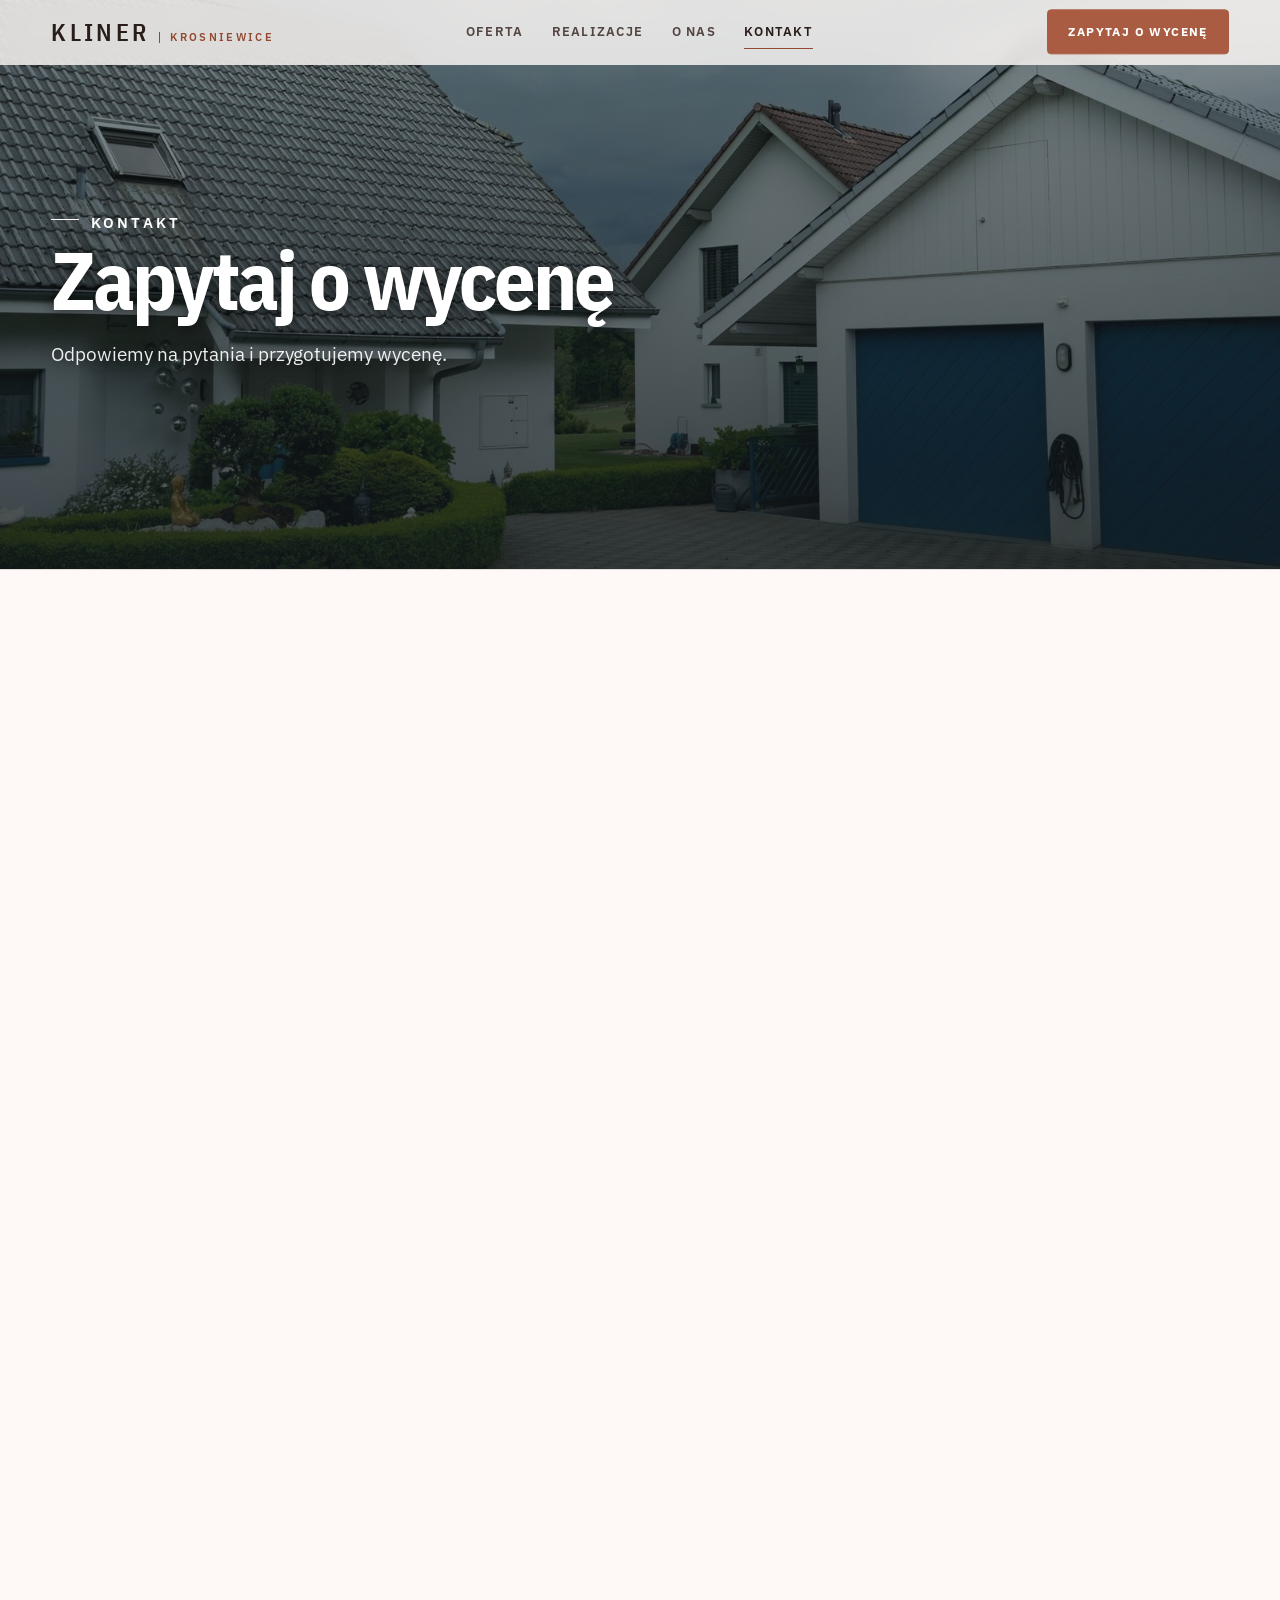
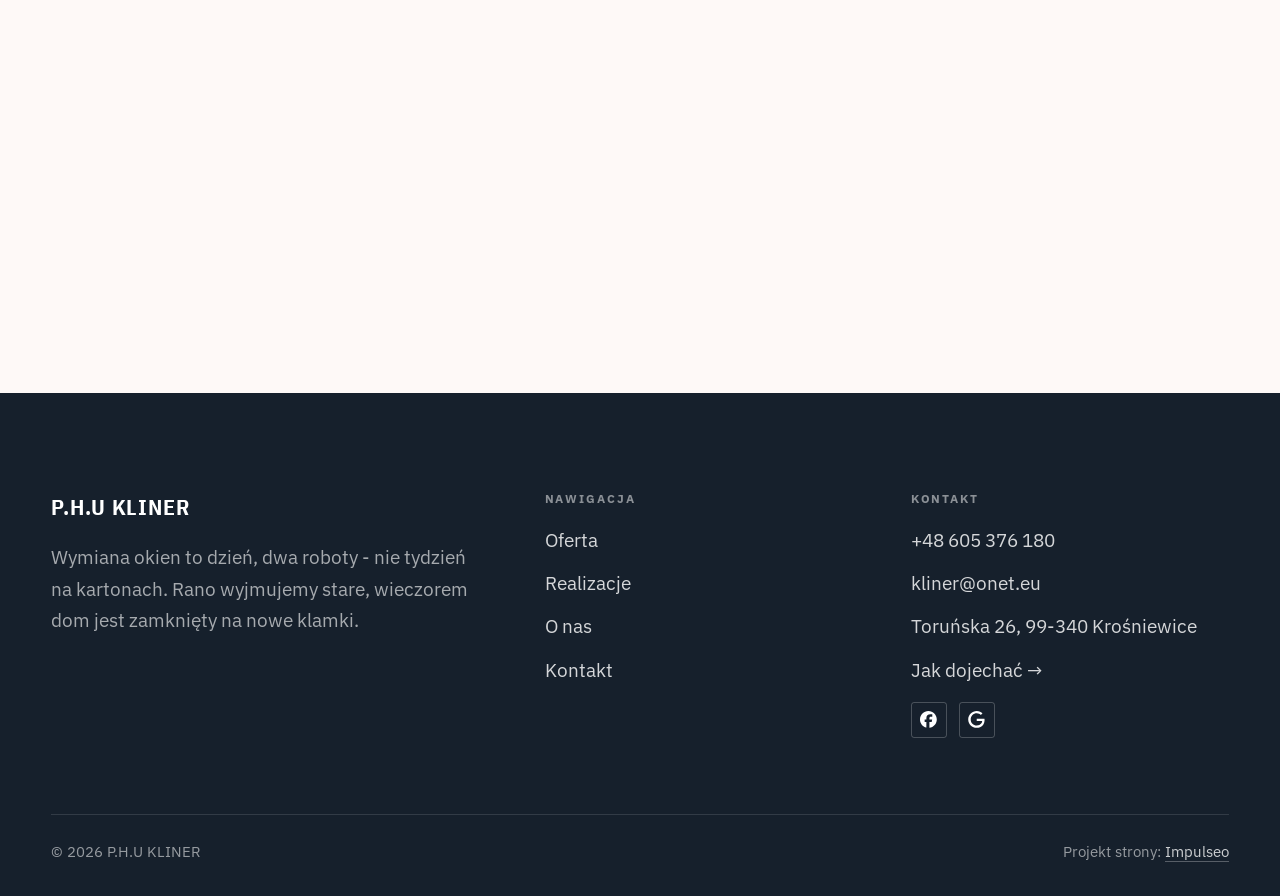
==== kontakt.html @ ed412c78 "Strona demo: p-h-u-kliner" ====
<!DOCTYPE html>
<html lang="pl">
<head>
<meta charset="UTF-8">
<meta name="viewport" content="width=device-width, initial-scale=1.0">
<title>Kontakt - KLINER</title>
<meta name="description" content="Kontakt KLINER - Toruńska 26, 99-340 Krośniewice">
<link rel="canonical" href="https://impulseo-pl.github.io/p-h-u-kliner/kontakt.html">
<meta name="robots" content="noindex, nofollow">
<meta property="og:type" content="website">
<meta property="og:locale" content="pl_PL">
<meta property="og:site_name" content="KLINER">
<meta property="og:title" content="Kontakt - KLINER">
<meta property="og:description" content="Kontakt KLINER - Toruńska 26, 99-340 Krośniewice">
<meta property="og:url" content="https://impulseo-pl.github.io/p-h-u-kliner/kontakt.html">
<meta property="og:image" content="https://impulseo-pl.github.io/p-h-u-kliner/img/og.jpg">
<meta property="og:image:width" content="1200">
<meta property="og:image:height" content="630">
<meta name="twitter:card" content="summary_large_image">
<link rel="preconnect" href="https://fonts.googleapis.com">
<link rel="preconnect" href="https://fonts.gstatic.com" crossorigin>
<link href="https://fonts.googleapis.com/css2?family=IBM+Plex+Sans+Condensed:wght@500;600;700&family=IBM+Plex+Sans:wght@400;500;600&display=swap" rel="stylesheet">
<link rel="stylesheet" href="assets/styles.css?v=ff910031">
</head>
<body>

<header class="nav">
  <div class="wrap nav-inner">
    <a class="brand" href="index.html"><span class="name">KLINER</span><span class="sub">Krośniewice</span></a>
    <nav class="nav-links">
      <a href="oferta.html">Oferta</a>
      <a href="realizacje.html">Realizacje</a>
      <a href="o-nas.html">O nas</a>
      <a href="kontakt.html" class="active" aria-current="page">Kontakt</a>
      <a href="kontakt.html" class="btn btn-accent">Zapytaj o wycenę</a>
    </nav>
    <button class="nav-toggle" aria-label="Menu"><span></span><span></span><span></span></button>
  </div>
</header>

<main>
<section class="pagehead">
  <img src="img/g10.jpg" alt="KLINER - Zapytaj o wycenę" width="1600" height="1066" decoding="async">
  <div class="wrap">
    <span class="eyebrow">Kontakt</span>
    <h1>Zapytaj o wycenę</h1>
    <p>Odpowiemy na pytania i przygotujemy wycenę.</p>
  </div>
</section>
<section>
  <div class="wrap contact-grid">
    <div class="reveal">
      <span class="eyebrow">Dane kontaktowe</span>
      <h2 style="margin:var(--space-4) 0 var(--space-6)">KLINER</h2>
      <div class="info-list">
        <div class="info-row"><div class="ic"><svg class="ico-tel" width="16" height="16" viewBox="0 0 24 24" fill="none" aria-hidden="true"><path d="M6.6 10.8a15.5 15.5 0 0 0 6.6 6.6l2.2-2.2a1 1 0 0 1 1-.24 11.4 11.4 0 0 0 3.6.58 1 1 0 0 1 1 1V20a1 1 0 0 1-1 1A17 17 0 0 1 3 4a1 1 0 0 1 1-1h3.5a1 1 0 0 1 1 1c0 1.25.2 2.46.58 3.6a1 1 0 0 1-.25 1l-2.23 2.2Z" fill="currentColor"/></svg></div><div><div class="lbl">Telefon</div><a class="val" href="tel:+48605376180">+48 605 376 180</a></div></div>
        <div class="info-row"><div class="ic"><svg class="ico-mail" width="16" height="16" viewBox="0 0 24 24" fill="none" aria-hidden="true"><rect x="3.2" y="5.5" width="17.6" height="13" rx="1.6" stroke="currentColor" stroke-width="1.6"/><path d="M4 7l8 6 8-6" stroke="currentColor" stroke-width="1.6" stroke-linecap="round" stroke-linejoin="round"/></svg></div><div><div class="lbl">E-mail</div><a class="val" href="mailto:kliner@onet.eu">kliner@onet.eu</a></div></div>
        <div class="info-row"><div class="ic"><svg class="ico-pin" width="16" height="16" viewBox="0 0 24 24" fill="none" aria-hidden="true"><path d="M12 21s7-6.1 7-11.5A7 7 0 0 0 5 9.5C5 14.9 12 21 12 21Z" stroke="currentColor" stroke-width="1.6" fill="none"/><circle cx="12" cy="9.5" r="2.4" fill="currentColor"/></svg></div><div><div class="lbl">Punkt w Krośniewicach</div><div class="val">Toruńska 26, 99-340 Krośniewice<br>tel. <a href="tel:+48242523423">24 252 34 23</a></div></div></div>
        <div class="info-row"><div class="ic"><svg class="ico-pin" width="16" height="16" viewBox="0 0 24 24" fill="none" aria-hidden="true"><path d="M12 21s7-6.1 7-11.5A7 7 0 0 0 5 9.5C5 14.9 12 21 12 21Z" stroke="currentColor" stroke-width="1.6" fill="none"/><circle cx="12" cy="9.5" r="2.4" fill="currentColor"/></svg></div><div><div class="lbl">Punkt w Kutnie</div><div class="val">plac Piłsudskiego 10, 99-300 Kutno<br>tel. <a href="tel:+48242546942">24 254 69 42</a></div></div></div>
        <div class="info-row"><div class="ic"><svg class="ico-clock" width="16" height="16" viewBox="0 0 24 24" fill="none" aria-hidden="true"><circle cx="12" cy="12" r="8.2" stroke="currentColor" stroke-width="1.6"/><path d="M12 7.5V12l3.2 1.9" stroke="currentColor" stroke-width="1.6" stroke-linecap="round"/></svg></div><div><div class="lbl">Godziny</div><div class="val" style="font-weight:500">Pon.-pt. 9:00-17:00</div></div></div>
      </div>
    </div>
    <div class="reveal">
      <form class="form" action="https://formsubmit.co/kliner@onet.eu" method="POST">
        <input type="hidden" name="_subject" value="Zapytanie ze strony KLINER">
        <input type="hidden" name="_captcha" value="false">
        <input type="hidden" name="_template" value="table">
        <div class="fld"><label for="name">Imię / firma</label><input id="name" name="name" type="text" placeholder="np. Jan Kowalski" required></div>
        <div class="fld"><label for="email">E-mail</label><input id="email" name="email" type="email" placeholder="adres@email.pl" required></div>
        <div class="fld"><label for="phone">Telefon</label><input id="phone" name="phone" type="tel" placeholder="+48 ..."></div>
        <div class="fld"><label for="msg">Czego dotyczy zapytanie?</label><textarea id="msg" name="message" placeholder="Napisz krótko, w czym możemy pomóc" required></textarea></div>
        <button type="submit" class="btn btn-accent" style="width:100%;justify-content:center">Wyślij zapytanie <span class="arr">→</span></button>
        <p class="note">Wiadomość trafi bezpośrednio do nas. Można też zadzwonić: +48 605 376 180.</p>
      </form>
    </div>
  </div>
</section>
<section style="padding-top:0">
  <div class="wrap reveal">
    <iframe class="map" title="KLINER - Krośniewice" src="https://maps.google.com/maps?q=52.2622535%2C19.1686688&z=15&output=embed" loading="lazy" referrerpolicy="no-referrer-when-downgrade"></iframe>
  </div>
</section>
</main>

<footer>
  <div class="wrap">
    <div class="foot-grid">
      <div class="foot-brand">
        <div class="name">P.H.U KLINER</div>
        <p>Wymiana okien to dzień, dwa roboty - nie tydzień na kartonach. Rano wyjmujemy stare, wieczorem dom jest zamknięty na nowe klamki.</p>
      </div>
      <div class="foot-col">
        <h4>Nawigacja</h4>
        <a href="oferta.html">Oferta</a>
        <a href="realizacje.html">Realizacje</a>
        <a href="o-nas.html">O nas</a>
        <a href="kontakt.html">Kontakt</a>
      </div>
      <div class="foot-col">
        <h4>Kontakt</h4>
        <a href="tel:+48605376180">+48 605 376 180</a>
        <a href="mailto:kliner@onet.eu">kliner@onet.eu</a>
        <p>Toruńska 26, 99-340 Krośniewice</p>
        <a href="https://maps.google.com/?cid=13268947815276422806&g_mp=Cidnb29nbGUubWFwcy5wbGFjZXMudjEuUGxhY2VzLlNlYXJjaFRleHQQAhgEIAA" target="_blank" rel="noopener">Jak dojechać →</a>
      <div class="foot-soc">
        <a class="soc" href="https://www.facebook.com/PHUKLINER/" target="_blank" rel="noopener" aria-label="Facebook - KLINER"><svg viewBox="0 0 24 24" aria-hidden="true" focusable="false"><path d="M9.101 23.691v-7.98H6.627v-3.667h2.474v-1.58c0-4.085 1.848-5.978 5.858-5.978.401 0 .955.042 1.468.103a8.68 8.68 0 0 1 1.141.195v3.325a8.623 8.623 0 0 0-.653-.036 26.805 26.805 0 0 0-.733-.009c-.707 0-1.259.096-1.675.309a1.686 1.686 0 0 0-.679.622c-.258.42-.374.995-.374 1.752v1.297h3.919l-.386 2.103-.287 1.564h-3.246v8.245C19.396 23.238 24 18.179 24 12.044c0-6.627-5.373-12-12-12s-12 5.373-12 12c0 5.628 3.874 10.35 9.101 11.647Z" fill="currentColor"/></svg></a>
        <a class="soc" href="https://maps.google.com/?cid=13268947815276422806&g_mp=Cidnb29nbGUubWFwcy5wbGFjZXMudjEuUGxhY2VzLlNlYXJjaFRleHQQAhgEIAA" target="_blank" rel="noopener" aria-label="Google - KLINER"><svg viewBox="0 0 24 24" aria-hidden="true" focusable="false"><path d="M12.48 10.92v3.28h7.84c-.24 1.84-.853 3.187-1.787 4.133-1.147 1.147-2.933 2.4-6.053 2.4-4.827 0-8.6-3.893-8.6-8.72s3.773-8.72 8.6-8.72c2.6 0 4.507 1.027 5.907 2.347l2.307-2.307C18.747 1.44 16.133 0 12.48 0 5.867 0 .307 5.387.307 12s5.56 12 12.173 12c3.573 0 6.267-1.173 8.373-3.36 2.16-2.16 2.84-5.213 2.84-7.667 0-.76-.053-1.467-.173-2.053H12.48z" fill="currentColor"/></svg></a>
      </div>
      </div>
    </div>
    <div class="foot-bot">
      <span>© 2026 P.H.U KLINER</span>
      <span>Projekt strony: <a class="foot-credit" href="https://impulseo.pl" target="_blank" rel="noopener">Impulseo</a></span>
    </div>
  </div>
</footer>
<div class="sticky-reserve"><a class="sr-book" href="kontakt.html">Zapytaj o wycenę</a><a class="sr-call" href="tel:+48605376180" aria-label="Zadzwoń"><svg class="ico-tel" width="16" height="16" viewBox="0 0 24 24" fill="none" aria-hidden="true"><path d="M6.6 10.8a15.5 15.5 0 0 0 6.6 6.6l2.2-2.2a1 1 0 0 1 1-.24 11.4 11.4 0 0 0 3.6.58 1 1 0 0 1 1 1V20a1 1 0 0 1-1 1A17 17 0 0 1 3 4a1 1 0 0 1 1-1h3.5a1 1 0 0 1 1 1c0 1.25.2 2.46.58 3.6a1 1 0 0 1-.25 1l-2.23 2.2Z" fill="currentColor"/></svg></a></div>
<div class="demo-wazne" data-do="2026-10-07" data-cykl="3" hidden><svg class="dw-ico" width="13" height="13" viewBox="0 0 24 24" fill="none" aria-hidden="true"><circle cx="12" cy="12" r="8.6" stroke="currentColor" stroke-width="1.8"/><path d="M12 7.2V12l3.3 2" stroke="currentColor" stroke-width="1.8" stroke-linecap="round"/></svg><span class="dw-txt"></span></div>

<script src="assets/main.js"></script>
</body>
</html>
---- assets/styles.css ----
/* ============================================================
   STOLBASZ — premium, architektoniczny B2B fit-out
   Jasna paleta, zero brązu. System wg premium-web-craft.
   Projekt strony: Impulseo (impulseo.pl)
   ============================================================ */

:root{
  /* PALETA — jasna, architektoniczna, chłodna */
  --paper:#F4F7FA;          /* główne tło */
  --paper-2:#E7EDF3;        /* sekcje alternatywne (chłodny jasny szary) */
  --paper-3:#E7EDF3;        /* delikatne wypełnienia */
  --ink:#16202C;            /* tekst główny — chłodny grafit */
  --ink-soft:#3A4654;       /* nagłówki drugorzędne */
  --muted:#5C6672;          /* tekst poboczny */
  --line:rgba(22,32,44,.12);/* hairline */
  --accent:#235E96;         /* stonowany petrol-slate — jedyny akcent */
  --accent-d:#1A4A78;
  --accent-soft:rgba(35,94,150,.10);
  --dark:#16202C;           /* sekcje ciemne (stopka/CTA) */

  /* HOVER ZDJĘĆ — JEDEN standard dla całego silnika (decyzja K. 04.08.2026, artefakt z wariantami).
     AKTUALNE (K.+Szymon 09.08.2026, wybór z artefaktu 6 wariantów): zoom 1.05 przy 1.4s -
     przy tak długim czasie mocniejszy kadr NIE skacze, tylko „oddycha". Poprzedni standard
     (1.02 / .55s z 04.08) odbierany jako dynamiczny i szybki.
     Spoczynek lekko przygaszony, ale TYLKO tam, gdzie jest mysz (@media hover:hover) —
     na telefonie zdjęcia zostają w pełnej jasności. */
  --img-zoom:1.05;                   /* K.+Szymon 09.08: wariant F z artefaktu porównawczego */
  --img-rest:brightness(.95) saturate(.99);
  --img-hot:brightness(1.06) saturate(1.05);
  --img-dur:1.4s;                    /* K.+Szymon 09.08 (wariant F): powoli = elegancko */
  --img-ease:cubic-bezier(.16,.84,.44,1);  /* miękki ogon, efekt „oddychania" */

  /* ODSTĘPY — skala 4/8 */
  --space-1:4px; --space-2:8px; --space-3:12px; --space-4:16px; --space-5:24px;
  --space-6:32px; --space-7:48px; --space-8:64px; --space-9:96px; --space-10:128px;

  /* TYPOGRAFIA — fluid clamp() (skala podbita 16.07.2026: większe, czytelniejsze litery — uwaga Adama) */
  --text-sm:clamp(.9rem,.87rem + .12vw,1rem);
  --text-base:clamp(1.08rem,1.04rem + .18vw,1.2rem);
  --text-lg:clamp(1.24rem,1.15rem + .34vw,1.44rem);
  --text-h3:clamp(1.34rem,1.22rem + .55vw,1.66rem);
  --text-h2:clamp(2.1rem,1.66rem + 2.1vw,3.1rem);
  --text-h1:clamp(2.9rem,2.1rem + 4vw,5.1rem);

  /* PROMIENIE — architektoniczne, raczej ostre */
  --r-sm:3px; --r-md:6px; --r-lg:10px;

  /* RUCH */
  --ease:cubic-bezier(.25,.46,.45,.94); --dur:.24s;

  /* CIENIE — miękkie, warstwowe */
  --sh-sm:0 1px 2px rgba(16,24,32,.04), 0 2px 8px rgba(16,24,32,.05);
  --sh-md:0 2px 6px rgba(16,24,32,.05), 0 12px 28px -8px rgba(16,24,32,.12);
  --sh-lg:0 6px 14px rgba(16,24,32,.07), 0 26px 56px -18px rgba(16,24,32,.22);

  --hairline:1px solid var(--line);

  --font-display:'IBM Plex Sans Condensed','IBM Plex Sans',sans-serif;
  --font-body:'IBM Plex Sans',sans-serif;
}

*{box-sizing:border-box;margin:0;padding:0}
html{scroll-behavior:smooth}
body{
  font-family:var(--font-body);
  font-size:var(--text-base);
  line-height:1.65;
  color:var(--ink);
  background:var(--paper);
  -webkit-font-smoothing:antialiased;
  text-rendering:optimizeLegibility;
}
img{max-width:100%;height:auto;display:block}  /* height:auto = width/height z atrybutów trzyma proporcje (TOP#12) */
a{color:inherit;text-decoration:none}

.wrap{width:min(92%,1180px);margin-inline:auto}
section{padding-block:clamp(52px,6.5vw,96px)}

h1,h2,h3{font-family:var(--font-display);font-weight:700;line-height:1.08;letter-spacing:-.02em;color:var(--ink)}
h1{font-size:var(--text-h1);letter-spacing:-.035em}
h2{font-size:var(--text-h2);letter-spacing:-.025em}
h3{font-size:var(--text-h3)}
/* MIARA — długość wiersza. WCAG 2.2 SC 1.4.8: max 80 znaków; Butterick: 45–90.
   68ch daje realnie 72–78 znaków polskiego tekstu, czyli z zapasem pod granicą.
   Wcześniej limit miał TYLKO <p> — <li>, <blockquote> i <dd> nie miały żadnego,
   i to jedyny powód, dla którego 23 bloki na dwóch oddanych stronach jadą po
   83–106 znaków w wierszu (pomiar 07.08.2026, bramka `miara`).
   ⚠️ Listy i definicje ograniczamy TYLKO bez klasy: `ul`/`ol` z klasą to u nas
   układ (siatki kafli, menu), a nie tekst ciągły — tam miarę wyznacza układ. */
/* 60ch, nie 68ch (K. 10.08): po zmianie fontów na węższe kroje (DM Sans i spółka)
   w 68ch mieściło się ~90 znaków - bramka pikselowa słusznie zgłaszała przekroczenie
   granicy 80. Pomiar na żywej przeglądarce: 60ch = 90 znaków, 53ch = ~78 znaków, czyli normę WCAG 1.4.8. */
:root{ --miara:53ch }
p{max-width:min(100%,var(--miara))}
blockquote,
ul:not([class])>li, ol:not([class])>li,
dl:not([class])>dd{max-width:min(100%,var(--miara))}

/* ⚠️ Świadomie BEZ wyjątku `.tile p,.card p,.svc p{max-width:none}`, choć nasuwa się sam:
   te akapity BYŁY już ograniczone (stare `p{max-width:65ch}`), więc „wyjątek" nie odblokowałby
   niczego nowego — tylko ROZLUŹNIŁ stan sprzed zmiany na wszystkich demach naraz.
   `figcaption` żadna z reguł wyżej nie dotyczy, więc też nie potrzebuje zwolnienia. */

/* ŁAMANIE. `balance` wyrównuje długości wierszy w nagłówku, `pretty` pilnuje ostatniego
   wiersza akapitu, żeby nie został w nim jeden wyraz. Obsługiwane od Chrome 117 /
   Safari 17.5; starsze przeglądarki po prostu ignorują tę własność.
   `text-wrap:pretty` nie występowało dotąd ANI RAZ w silniku ani w repo klientów. */
h1,h2,h3,.lead,.lede{text-wrap:balance}
p,li,blockquote,dd{text-wrap:pretty}

.eyebrow{
  font-family:var(--font-body);
  font-size:var(--text-sm);
  font-weight:600;
  letter-spacing:.18em;
  text-transform:uppercase;
  color:var(--accent);
  display:inline-flex;align-items:center;gap:var(--space-3);
}
/* flex:none + margin-top = kreska trzyma się PIERWSZEJ linii. Wcześniej align-items:center
   centrowało ją względem całego bloku i przy zawinięciu (długi kicker typu
   „…WNĘTRZ · LESZNO · OD 2019") druga linia lądowała z brzydkim wcięciem. */
.eyebrow{align-items:flex-start}
.eyebrow>*,.eyebrow{text-wrap:balance}   /* dlugi kicker lamal sie na sierote typu samo „2019" w drugiej linii */
.eyebrow::before{content:"";width:28px;height:1px;background:var(--accent);display:inline-block;flex:none;margin-top:.62em}

.muted{color:var(--muted)}
.lead{font-size:var(--text-lg);line-height:1.55;color:var(--ink-soft);max-width:50ch}

/* ---------- BUTTONS ---------- */
.btn{
  display:inline-flex;align-items:center;gap:var(--space-2);
  font-weight:600;font-size:var(--text-sm);letter-spacing:.02em;
  padding:var(--space-4) var(--space-6);
  border-radius:var(--r-sm);
  transition:transform var(--dur) var(--ease),box-shadow var(--dur) var(--ease),background var(--dur) var(--ease);
  cursor:pointer;border:1px solid transparent;
}
.btn-accent{background:var(--accent);color:#fff;box-shadow:var(--sh-sm)}
.btn-accent:hover{background:var(--accent-d);transform:translateY(-2px);box-shadow:var(--sh-md)}
.btn-accent:active{transform:translateY(0);box-shadow:var(--sh-sm)}
.btn-ghost{background:transparent;color:var(--ink);border-color:var(--line)}
.btn-ghost:hover{border-color:var(--accent);color:var(--accent);transform:translateY(-2px)}
.btn-light{background:#fff;color:var(--ink);box-shadow:var(--sh-sm)}
.btn-light:hover{transform:translateY(-2px);box-shadow:var(--sh-md)}
.btn .arr{transition:transform var(--dur) var(--ease)}
.btn:hover .arr{transform:translateX(4px)}

/* ---------- NAV ---------- */
.nav{
  position:sticky;top:0;z-index:50;
  background:color-mix(in srgb,var(--paper) 88%,transparent);
  backdrop-filter:saturate(140%) blur(10px);
  border-bottom:var(--hairline);
}
.nav-inner{display:flex;align-items:center;justify-content:space-between;gap:var(--space-5);height:72px}
/* ANTY-NACHODZENIE (K. 05.08.2026): długa nazwa firmy + przycisk z pełnym numerem nie mieściły się w pasku
   i flex ściskał linki PONIŻEJ ich treści - "Kontakt" wchodził na ramkę "Zadzwoń +48 ...". Teraz ustępuje
   nazwa marki (skrót wielokropkiem), a menu i przycisk nigdy się nie kurczą ani nie zachodzą na siebie. */
.brand{display:flex;flex-direction:column;line-height:1;min-width:0;flex:0 1 auto}
.brand .name{font-family:var(--font-display);font-weight:800;font-size:1.35rem;letter-spacing:.04em;white-space:nowrap;overflow:hidden;text-overflow:ellipsis}
.brand .sub{font-size:.62rem;letter-spacing:.34em;text-transform:uppercase;color:var(--muted);margin-top:5px;white-space:nowrap;overflow:hidden;text-overflow:ellipsis}
.nav-links{display:flex;align-items:center;gap:var(--space-6);flex:0 0 auto}
.nav-links a{font-size:var(--text-sm);font-weight:500;color:var(--ink-soft);position:relative;padding-block:4px;white-space:nowrap;transition:color var(--dur) var(--ease)}
.nav-links a::after{content:"";position:absolute;left:0;bottom:0;width:0;height:1.5px;background:var(--accent);transition:width var(--dur) var(--ease)}
.nav-links a:hover,.nav-links a.active{color:var(--ink)}
.nav-links a:hover::after,.nav-links a.active::after{width:100%}
.nav-links .btn{padding:var(--space-2) var(--space-5)}
/* przyciski w nav: właściwy kolor (przebij .nav-links a) + bez podkreślenia */
.nav-links a.btn-accent{color:#fff}
.nav-links a.btn-ghost,.nav-links a.btn-light{color:var(--ink)}
/* CTA w pasku: NIE podkreślenie spod linków menu, ale ten sam przelatujący błysk,
   co na wszystkich innych przyciskach (zgłoszenie K. 13.08.2026 - „na hero jest efekt
   światła przechodzącego przez przycisk, na navbarze go nie ma, a mają być identyczne").
   Reguła `.nav-links a::after` jest silniejsza od `.btn::after`, więc trzeba jej
   geometrię wyzerować i wpisać połysk z nazwy - samo `display:none` gasiło efekt. */
.nav-links a.btn::after{
  display:block;content:"";position:absolute;inset:0;z-index:-1;pointer-events:none;
  width:auto;height:auto;border-radius:inherit;   /* kasuje geometrię podkreślenia (width:0;height:1.5px) */
  background:linear-gradient(100deg,transparent 32%,rgba(255,255,255,.20) 50%,transparent 68%);
  translate:-120% 0}
@media (prefers-reduced-motion:no-preference){
  .nav-links a.btn:hover::after{translate:120% 0;transition:translate .75s var(--mt-ease,cubic-bezier(.16,.84,.44,1))}
}
.nav-toggle{display:none;background:none;border:none;cursor:pointer;flex-direction:column;gap:5px;padding:8px}
.nav-toggle span{width:24px;height:2px;background:var(--ink);transition:var(--dur)}
/* Ciasny zakres MIĘDZY menu mobilnym a pełnym pulpitem: zbijamy odstępy i nazwę marki,
   żeby wszystko zmieściło się naturalnie, zanim w ogóle dojdzie do skracania wielokropkiem. */
@media(max-width:1280px) and (min-width:921px){
  .nav-links{gap:var(--space-4)}
  .nav-links .btn{padding:var(--space-2) var(--space-4)}
  .brand .name{font-size:1.15rem}
}

/* ---------- HERO (split) ---------- */
.hero{position:relative;overflow:hidden;border-bottom:var(--hairline)}
.hero-grid{display:grid;grid-template-columns:1.05fr .95fr;gap:clamp(24px,4vw,60px);align-items:center;
  padding-block:clamp(36px,4.5vw,64px)}
.hero-copy .eyebrow{margin-bottom:var(--space-5)}
.hero-copy h1{margin-bottom:var(--space-5)}
.hero-copy .lead{margin-bottom:var(--space-7)}
.hero-actions{display:flex;flex-wrap:wrap;gap:var(--space-4)}
.hero-art{position:relative;aspect-ratio:4/3;border-radius:var(--r-lg);overflow:hidden;box-shadow:var(--sh-lg)}
.hero-art img{width:100%;height:100%;object-fit:cover}
.hero-art::after{content:"";position:absolute;inset:0;background:linear-gradient(180deg,transparent 55%,rgba(18,24,28,.28))}
.hero-badge{position:absolute;left:var(--space-5);bottom:var(--space-5);z-index:2;
  background:rgba(252,252,251,.94);backdrop-filter:blur(4px);
  border-radius:var(--r-md);padding:var(--space-4) var(--space-5);box-shadow:var(--sh-md);max-width:78%}
.hero-badge strong{display:block;font-family:var(--font-display);font-size:1rem;letter-spacing:-.01em}
.hero-badge span{font-size:var(--text-sm);color:var(--muted)}

/* ---------- HERO duży / kinowy (strona główna) ---------- */
.hero-cine{position:relative;min-height:clamp(560px,82vh,840px);min-height:clamp(560px,82svh,840px);display:flex;align-items:center;overflow:hidden;border-bottom:var(--hairline)}
.hero-cine>img{position:absolute;inset:0;width:100%;height:100%;object-fit:cover;z-index:0}
.hero-cine::after{content:"";position:absolute;inset:0;z-index:1;
  background:linear-gradient(95deg,rgba(13,18,23,.86) 0%,rgba(13,18,23,.64) 32%,rgba(13,18,23,.24) 62%,rgba(13,18,23,.04) 100%)}
.hero-cine .wrap{position:relative;z-index:2;padding-block:var(--space-8)}
.hero-cine .hero-copy{max-width:660px}
.hero-cine .eyebrow{color:#fff;margin-bottom:var(--space-5)}
.hero-cine .eyebrow::before{background:#fff}
.hero-cine h1{color:#fff;margin-bottom:var(--space-5);font-size:clamp(2.9rem,2rem + 4.4vw,5.2rem);text-wrap:balance}
.hero-cine .lead{color:rgba(255,255,255,.92);max-width:48ch;margin-bottom:var(--space-7)}
.hero-cine .hero-actions{display:flex;flex-wrap:wrap;gap:var(--space-4)}
/* NISKIE OKNO (laptop z dokiem i paskami przeglądarki ma ~700-780 px wysokości widoku):
   H1 do 5.2rem + długi lead nie mieściły się i przyciski wypadały POD krawędź ekranu -
   klient widział stronę bez ani jednego CTA. Skalujemy w dół, zamiast przycinać treść. */
@media(min-width:821px) and (max-height:820px){
  .hero-cine{min-height:clamp(520px,94svh,780px)}
  .hero-cine .wrap{padding-block:var(--space-6)}
  .hero-cine h1{font-size:clamp(2.2rem,1.5rem + 2.6vw,3.6rem);margin-bottom:var(--space-4)}
  .hero-cine .eyebrow{margin-bottom:var(--space-4)}
  .hero-cine .lead{margin-bottom:var(--space-5);max-width:44ch}
}
@media(max-width:680px){
  .hero-cine{min-height:clamp(520px,76vh,640px);min-height:clamp(520px,76svh,640px);align-items:flex-end}
  .hero-cine::after{background:linear-gradient(0deg,rgba(13,18,23,.9) 6%,rgba(13,18,23,.45) 55%,rgba(13,18,23,.25) 100%)}
  .hero-cine .wrap{padding-bottom:var(--space-9)}
  /* TELEFON (~90% oglądających): lead potrafił zająć 8 linii i zepchnąć CTA poza pierwszy ekran.
     Zwężamy interlinię i skalę - treści nie ucinamy, bo to ona sprzedaje. */
  .hero-cine .lead{font-size:.98rem;line-height:1.5;margin-bottom:var(--space-5)}
  .hero-cine .eyebrow{font-size:.72rem;letter-spacing:.13em;margin-bottom:var(--space-4)}
  .hero-cine .eyebrow::before{width:20px}
  .hero-cine h1{margin-bottom:var(--space-4)}
}

/* full-bleed hero variant (podstrony) */
.pagehead{position:relative;min-height:46vh;min-height:46svh;display:flex;align-items:flex-end;overflow:hidden;border-bottom:var(--hairline)}
.pagehead img{position:absolute;inset:0;width:100%;height:100%;object-fit:cover}
/* 10.08.2026 (decyzja K.): mocniejsze przyciemnienie + cień pod tekstem. Bramka mierzyła na
   nagłówkach podstron 3,38-3,43:1 przy wymaganych 4,5 — jasne zdjęcie (hala, śnieg, niebo)
   podchodziło pod biały tekst. Zdjęcia klientów są różne, więc kontrast musi dawać WARSTWA,
   a nie szczęśliwy dobór kadru. */
.pagehead::after{content:"";position:absolute;inset:0;background:linear-gradient(180deg,rgba(18,24,28,.40),rgba(18,24,28,.76))}
.pagehead .wrap{position:relative;z-index:2;padding-block:var(--space-9);color:#fff}
.pagehead h1{color:#fff;max-width:18ch;text-shadow:0 2px 16px rgba(0,0,0,.55)}
.pagehead .eyebrow{color:#fff}
.pagehead .eyebrow::before{background:#fff}
.pagehead p{color:rgba(255,255,255,.92);margin-top:var(--space-4);max-width:54ch;text-shadow:0 1px 12px rgba(0,0,0,.5)}

/* ---------- STRIP (pasek skrótów / liczby) ---------- */
.strip{background:var(--dark);color:#fff}
/* PASEK HASEŁ — standard 04.08.2026 (decyzja K.): 5 haseł w JEDNYM rzędzie, tekst WYŚRODKOWANY,
   węższe marginesy boczne niż reszta strony (pasek ma iść szerzej), równe wysokości kolumn. */
.strip .wrap{width:min(96%,1440px);display:grid;grid-template-columns:repeat(5,1fr);
  gap:var(--space-5);padding-block:var(--space-7);align-items:stretch}
.strip .item .k{font-family:var(--font-display);font-size:clamp(1.05rem,.82rem + .85vw,1.55rem);
  font-weight:800;letter-spacing:-.02em;color:#fff;line-height:1.18;text-wrap:balance}
.strip .item .v{font-size:var(--text-sm);color:rgba(255,255,255,.66);margin-top:var(--space-2);line-height:1.4}
.strip .item{border-left:2px solid var(--accent);padding-inline:var(--space-4);
  text-align:center;display:flex;flex-direction:column;justify-content:center}
/* liczba kolumn = liczba haseł, żeby ostatnie nie zostawało samo w drugim rzędzie.
   Klasę n-N nadaje multipage.py; domyślnie (bez klasy) pasek jest 5-kolumnowy. */
.strip.n-2 .wrap{grid-template-columns:repeat(2,1fr)}
.strip.n-3 .wrap{grid-template-columns:repeat(3,1fr)}
.strip.n-4 .wrap{grid-template-columns:repeat(4,1fr);gap:var(--space-6)}
.strip.n-4 .item .k{font-size:clamp(1.3rem,1rem + 1.1vw,2rem)}
.strip.n-6 .wrap{grid-template-columns:repeat(6,1fr);gap:var(--space-4)}
.strip.n-6 .item .k{font-size:clamp(.98rem,.8rem + .7vw,1.35rem)}
/* równe łamanie: zamiast "długa linia + jedno słowo" obie linie zbliżonej długości */
.strip .item .k{text-wrap:balance}

/* ---------- SECTION HEAD ---------- */
.head{max-width:48rem;margin-bottom:var(--space-8)}
.head.center{margin-inline:auto;text-align:center}
.head .eyebrow{margin-bottom:var(--space-4)}
.head h2{margin-bottom:var(--space-4)}
.head p{color:var(--muted);font-size:var(--text-lg);line-height:1.55}
.head.center p{margin-inline:auto}

/* ---------- INTRO SPLIT ---------- */
.split{display:grid;grid-template-columns:.92fr 1.08fr;gap:clamp(28px,5vw,80px);align-items:center}
.split.rev{grid-template-columns:1.08fr .92fr}
.split.rev .split-art{order:-1}
.split-art{position:relative;aspect-ratio:5/4;border-radius:var(--r-lg);overflow:hidden;box-shadow:var(--sh-lg)}
.split-art img{width:100%;height:100%;object-fit:cover}
.split-copy h2{margin-bottom:var(--space-5)}
.split-copy p+p{margin-top:var(--space-4)}
.split-copy .btn{margin-top:var(--space-6)}

/* ---------- SERVICES (zakres) ---------- */
.svc-grid{display:grid;grid-template-columns:repeat(auto-fit,minmax(280px,1fr));gap:var(--space-5)}
.svc{background:#fff;border:var(--hairline);border-radius:var(--r-md);padding:var(--space-7) var(--space-6);
  transition:transform var(--dur) var(--ease),box-shadow var(--dur) var(--ease),border-color var(--dur) var(--ease);
  position:relative;overflow:hidden}
.svc::before{content:"";position:absolute;left:0;top:0;width:3px;height:0;background:var(--accent);transition:height var(--dur) var(--ease)}
.svc:hover{transform:translateY(-4px);box-shadow:var(--sh-md);border-color:transparent}
.svc:hover::before{height:100%}
.svc .ic{font-family:var(--font-display);font-size:.8rem;font-weight:700;letter-spacing:.12em;color:var(--accent);margin-bottom:var(--space-4)}
.svc h3{margin-bottom:var(--space-3);font-size:1.22rem}
.svc p{color:var(--muted);font-size:var(--text-base);line-height:1.6}

/* big detailed service rows */
.svc-row{display:grid;grid-template-columns:.8fr 1.2fr;gap:clamp(20px,4vw,60px);align-items:center;padding-block:var(--space-8)}
.svc-row+.svc-row{border-top:var(--hairline)}
.svc-row.rev{grid-template-columns:1.2fr .8fr}
/* Naprzemienny układ wierszy oferty: co drugi wiersz ma zdjęcie po PRAWEJ.
   Było `order:-1` — martwy kod, bo zdjęcie i tak jest pierwszym dzieckiem w HTML,
   więc wszystkie wiersze wyglądały identycznie (zdjęcie zawsze z lewej), a `rev`
   zmieniało tylko szerokość kolumn. Znalezione 29.07.2026 przy różnicowaniu kierunków
   animacji (pomiar pozycji: art.mid 390/502 przy row.mid 756 — zawsze lewa strona). */
.svc-row.rev .svc-row-art{order:2}
.svc-row-art{aspect-ratio:4/3;border-radius:var(--r-md);overflow:hidden;box-shadow:var(--sh-md)}
.svc-row-art img{width:100%;height:100%;object-fit:cover}
.svc-row h3{font-size:1.5rem;margin-bottom:var(--space-4)}
.svc-row .num{font-family:var(--font-display);font-size:.85rem;font-weight:700;letter-spacing:.14em;color:var(--accent);display:block;margin-bottom:var(--space-3)}
.svc-row ul{list-style:none;margin-top:var(--space-4);display:flex;flex-direction:column;gap:var(--space-2)}
.svc-row li{position:relative;padding-left:var(--space-5);color:var(--muted);font-size:var(--text-base)}
.svc-row li::before{content:"";position:absolute;left:0;top:.62em;width:8px;height:1px;background:var(--accent)}

/* ---------- GALLERY (realizacje) ---------- */
.gallery{display:grid;grid-template-columns:repeat(12,1fr);gap:var(--space-4);grid-auto-rows:200px}
/* GALERIA MASONRY — pionowe zdjęcia (portrety beauty/wellness) bez przycinania: kolumny, height auto */
.gallery-masonry{column-count:3;column-gap:var(--space-4)}
@media(max-width:900px){.gallery-masonry{column-count:2}}
@media(max-width:560px){.gallery-masonry{column-count:1}}
.gallery-masonry .m-tile{break-inside:avoid;margin:0 0 var(--space-4);padding:0;position:relative;overflow:hidden;border-radius:var(--r-md);border:1px solid var(--line)}
.gallery-masonry .m-tile img{width:100%;height:auto;display:block}
.gallery-masonry .m-tile .cap{position:absolute;left:0;right:0;bottom:0;padding:var(--space-4);color:#fff;background:linear-gradient(0deg,rgba(0,0,0,.55),transparent);font-size:var(--text-sm)}
.gallery-masonry .m-tile .cap small{display:block;font-weight:400;opacity:.78;letter-spacing:.04em;text-transform:uppercase;font-size:.66rem;margin-top:3px}
.tile{position:relative;overflow:hidden;border-radius:var(--r-md);box-shadow:var(--sh-sm);
  transition:transform var(--dur) var(--ease),box-shadow var(--dur) var(--ease)}
.tile img{width:100%;height:100%;object-fit:cover;
  transition:transform var(--img-dur) var(--img-ease),filter var(--img-dur) var(--img-ease)}
.tile:hover{box-shadow:var(--sh-md)}
.tile .cap{position:absolute;left:0;right:0;bottom:0;padding:var(--space-5) var(--space-4) var(--space-4);
  /* mocniejszy spad + cien pod tekstem: na JASNYCH zdjeciach klienta (biale fronty, sciany)
     slaby gradient dawal kontrast ~1.5:1 zamiast wymaganych 3.6:1 (bramka wygladu, 10.08.2026) */
  background:linear-gradient(transparent 10%,rgba(18,24,28,.55) 40%,rgba(18,24,28,.88) 68%,rgba(18,24,28,.99));color:#fff;
  text-shadow:0 1px 2px rgba(0,0,0,.85),0 2px 10px rgba(0,0,0,.55);
  font-size:var(--text-sm);font-weight:600;letter-spacing:.01em;
  opacity:0;transform:translateY(8px);transition:var(--dur) var(--ease)}
.tile:hover .cap{opacity:1;transform:translateY(0)}
.tile .cap small{display:block;font-weight:400;opacity:.78;letter-spacing:.04em;text-transform:uppercase;font-size:.66rem;margin-top:3px}
/* bento spans */
.t-wide{grid-column:span 6}
.t-tall{grid-column:span 6;grid-row:span 2}
.t-std{grid-column:span 6}
.t-third{grid-column:span 4}
.t-two3{grid-column:span 8}

/* ---------- TRUST / WIARYGODNOŚĆ ---------- */
.trust{background:var(--paper-2)}
.trust-grid{display:grid;grid-template-columns:repeat(auto-fit,minmax(240px,1fr));gap:var(--space-5);margin-top:var(--space-7)}
.trust-card{background:#fff;border-radius:var(--r-md);padding:var(--space-7) var(--space-6);box-shadow:var(--sh-sm);border-top:3px solid var(--accent)}
.trust-card .big{font-family:var(--font-display);font-size:clamp(1.8rem,1.3rem + 1.6vw,2.6rem);font-weight:800;letter-spacing:-.02em;color:var(--ink);line-height:1}
.trust-card h3{font-size:1.12rem;margin:var(--space-3) 0 var(--space-2)}
.trust-card p{color:var(--muted);font-size:var(--text-base);line-height:1.55}

/* ---------- CTA band ---------- */
.cta{background:var(--dark);color:#fff;position:relative;overflow:hidden}
/* telefon w CTA: na ciemnym tle biały (domyślnie), rodziny z JASNYM tłem CTA
   nadpisują to u siebie - wcześniej kolor siedział w stylu inline i wygrywał z rodziną. */
.cta .btn-ghost-cta{color:#fff;border-color:rgba(255,255,255,.3)}
.cta .wrap{display:grid;grid-template-columns:1.4fr .6fr;gap:var(--space-7);align-items:center;position:relative;z-index:2}
.cta h2{color:#fff;max-width:20ch}
.cta p{color:rgba(255,255,255,.74);margin-top:var(--space-4)}
.cta-actions{display:flex;flex-direction:column;gap:var(--space-3);align-items:flex-start}
.cta::before{content:"";position:absolute;right:-80px;top:-80px;width:360px;height:360px;border-radius:50%;
  background:radial-gradient(circle,var(--accent-soft),transparent 70%)}

/* ---------- CONTACT ---------- */
.contact-grid{display:grid;grid-template-columns:.85fr 1.15fr;gap:clamp(28px,4vw,56px);align-items:start}
.info-list{display:flex;flex-direction:column;gap:var(--space-2)}
.info-row{display:flex;gap:var(--space-4);align-items:flex-start;padding-block:var(--space-4);border-bottom:var(--hairline)}
.info-row .ic{flex:none;width:42px;height:42px;display:grid;place-items:center;border-radius:50%;
  background:var(--accent-soft);color:var(--accent);font-size:1.05rem}
.info-row .lbl{font-size:.72rem;letter-spacing:.14em;text-transform:uppercase;color:var(--muted)}
.info-row .val{font-weight:600;font-size:var(--text-base);margin-top:2px}
.info-row a.val:hover{color:var(--accent)}
.map{border:none;border-radius:var(--r-lg);box-shadow:var(--sh-md);width:100%;height:100%;min-height:380px;filter:grayscale(.2) contrast(1.02)}
.form{background:#fff;border:var(--hairline);border-radius:var(--r-lg);padding:clamp(24px,3vw,40px);box-shadow:var(--sh-sm)}
.form .fld{margin-bottom:var(--space-5)}
.form label{display:block;font-size:var(--text-sm);font-weight:600;margin-bottom:var(--space-2)}
.form input,.form textarea{width:100%;font-family:inherit;font-size:var(--text-base);color:var(--ink);
  padding:var(--space-4);border:var(--hairline);border-radius:var(--r-sm);background:var(--paper);transition:border-color var(--dur)}
.form input:focus,.form textarea:focus{outline:none;border-color:var(--accent);background:#fff}
.form textarea{resize:vertical;min-height:120px}
.form .note{font-size:var(--text-sm);color:var(--muted);margin-top:var(--space-3)}

/* ---------- FOOTER ---------- */
footer{background:var(--dark);color:#fff;padding-block:var(--space-9) var(--space-6)}
.foot-grid{display:grid;grid-template-columns:1.4fr 1fr 1fr;gap:var(--space-7);margin-bottom:var(--space-8)}
.foot-brand .name{font-family:var(--font-display);font-weight:800;font-size:1.4rem;letter-spacing:.04em}
.foot-brand p{color:rgba(255,255,255,.62);margin-top:var(--space-4);font-size:var(--text-base);max-width:38ch}
.foot-col h4{font-size:.74rem;letter-spacing:.16em;text-transform:uppercase;color:rgba(255,255,255,.5);margin-bottom:var(--space-4)}
.foot-col a,.foot-col p{display:block;color:rgba(255,255,255,.82);font-size:var(--text-base);margin-bottom:var(--space-3)}
.foot-col a:hover{color:#fff}
.foot-bot{border-top:1px solid rgba(255,255,255,.12);padding-top:var(--space-5);display:flex;justify-content:space-between;flex-wrap:wrap;gap:var(--space-3);
  font-size:var(--text-sm);color:rgba(255,255,255,.55)}
.foot-bot a:hover{color:#fff}
/* Podpis w stopce = klikalny link do impulseo.pl (31.07.2026). Ma być WIDOCZNIE klikalny,
   ale nie krzyczeć - stąd sam kolor jaśniejszy + delikatne podkreślenie na najeździe. */
.foot-bot a.foot-credit{color:rgba(255,255,255,.78);text-decoration:none;border-bottom:1px solid rgba(255,255,255,.28)}
.foot-bot a.foot-credit:hover{color:#fff;border-bottom-color:#fff}

/* ---------- REVEAL ---------- */
.reveal{opacity:0;transform:translateY(22px);transition:opacity .6s var(--ease),transform .6s var(--ease)}
.reveal.in{opacity:1;transform:none}

/* ---------- RESPONSIVE ---------- */
@media(max-width:920px){
  .hero-grid,.split,.split.rev,.svc-row,.svc-row.rev,.cta .wrap,.contact-grid,.foot-grid{grid-template-columns:1fr}
  .split.rev .split-art,.svc-row.rev .svc-row-art{order:0}
  .hero-art{aspect-ratio:16/10;max-height:420px}
  .strip .wrap,.strip.n-2 .wrap,.strip.n-3 .wrap,.strip.n-4 .wrap,.strip.n-6 .wrap{grid-template-columns:repeat(2,1fr);gap:var(--space-6)}
  .strip .item .k,.strip.n-6 .item .k{font-size:clamp(1.3rem,1.1rem + 1vw,2rem)}
  .gallery{grid-auto-rows:180px}
  .t-wide,.t-tall,.t-std,.t-third,.t-two3{grid-column:span 6}
  .t-tall{grid-row:span 1}
  .cta-actions{flex-direction:row;flex-wrap:wrap}
  .foot-grid{gap:var(--space-6)}
}
@media(max-width:680px){
  .nav-links{position:fixed;inset:72px 0 auto 0;background:var(--paper);flex-direction:column;align-items:stretch;
    gap:0;padding:var(--space-4) 6%;border-bottom:var(--hairline);box-shadow:var(--sh-md);
    transform:translateY(-120%);transition:transform var(--dur) var(--ease)}
  .nav-links.open{transform:translateY(0)}
  .nav-links a{padding-block:var(--space-4);border-bottom:var(--hairline)}
  .nav-links .btn{margin-top:var(--space-3);justify-content:center}
  .nav-toggle{display:flex}
  .strip .wrap,.strip.n-2 .wrap,.strip.n-3 .wrap,.strip.n-4 .wrap,.strip.n-6 .wrap{grid-template-columns:1fr}
  .gallery{grid-template-columns:repeat(6,1fr)}
  .foot-grid{grid-template-columns:1fr}
}
@media(prefers-reduced-motion:reduce){
  /* audyt 09.08 TOP#14: samo skrócenie duration przy animacji INFINITE = stroboskop
     (pętla .01ms miga ekranem); iteration-count:1 gasi pętlę naprawdę. Pseudoelementy
     też - tła hero (gastro/studio) animują ::before/img, blanket na * ich nie łapał. */
  *,*::before,*::after{animation-duration:.01ms!important;animation-iteration-count:1!important;animation-delay:0s!important;transition:none!important}
  .reveal{opacity:1!important;transform:none!important}
  html{scroll-behavior:auto}
}

/* ============================================================
   PREMIUM LAYER — destylat deep-researchu branż (anty-AI, spokój).
   Zmienne STOLBASZ (--accent/--ink/--paper/--line/--dark). Ruch ledwo
   zauważalny, krzywa cubic-bezier(.16,.84,.44,1); prefers-reduced-motion
   pokryte blanketem wyżej. Karty hairline zamiast cieni = #1 sygnał „nie-AI".
   ============================================================ */

/* więcej oddechu między sekcjami (liderzy: 110-130px) */
section{padding-block:clamp(64px,8vw,128px)}

/* 1) Aksamitny reveal — dłuższa, miękka krzywa zamiast „skoku" */
.reveal{transition:opacity .9s cubic-bezier(.16,.84,.44,1),transform .9s cubic-bezier(.16,.84,.44,1);will-change:opacity,transform}
/* stagger TYLKO w galerii (tam pozycja = porządek dzieci) */
.gallery .reveal:nth-child(2){transition-delay:.07s}
.gallery .reveal:nth-child(3){transition-delay:.14s}
.gallery .reveal:nth-child(4){transition-delay:.21s}
.gallery .reveal:nth-child(5){transition-delay:.28s}
.gallery .reveal:nth-child(6){transition-delay:.35s}

/* 2) Hero STATYCZNY na .hero-cine — Ken Burns CAŁKIEM WYŁĄCZONY 26.06 (3. zgłoszenie Szymona).
   GENEZA: animowanie scale na <img> hero z teksturami (cegły/framugi) re-samplinguje obraz
   klatka po klatce → na części ekranów drobne drganie/shimmer = „heroshot się trzęsie".
   translateY usunięto wcześniej, scale-only + will-change/GPU NIE wystarczyły do GWARANCJI gładkości.
   Krzysztof zażądał pewności („make sure, że błąd się nie pojawi") > efekt. Zero animacji = 0% drgania.
   Delikatny zoom zostaje TYLKO w pełnoekranowych hero gastro/studio (hg-bg/hs-bg — tło, inny
   mechanizm, chwalone, nigdy nie zgłaszane). NIE wracać do KB na .hero-cine bez realnego testu
   na sprzęcie klienta — to ryzyko regresji „trzęsienia”. */
/* BEZPIECZNY "wow" na hero = jednorazowy FADE-IN (opacity), nie zoom.
   opacity nie dotyka bitmapy → gładkie na KAŻDYM zdjęciu/ekranie/GPU, zero ryzyka migotania.
   Geometryczny ruch (scale/translate) na .hero-cine jest ZAKAZANY (bramka pilnuje). */
@keyframes heroFade{from{opacity:0}to{opacity:1}}
.hero-cine>img{transform:none;animation:heroFade 1.1s ease-out both}

/* 3) Akcentowy hairline pod nagłówkiem sekcji, który „rysuje się" przy wejściu */
.head h2{position:relative;padding-bottom:18px}
.head h2::after{content:"";position:absolute;left:0;bottom:0;height:1px;width:0;background:var(--accent);transition:width 1s cubic-bezier(.16,.84,.44,1) .15s}
.head.center h2::after{left:50%;transform:translateX(-50%)}
.head.reveal.in h2::after,.head.center.reveal.in h2::after{width:54px}

/* 4) Karty HAIRLINE zamiast cieni/zaokrągleń (najmocniejszy anty-AI detal) */
.svc{background:transparent;border:1px solid var(--line);border-radius:var(--r-sm);box-shadow:none}
.svc:hover{box-shadow:none;border-color:var(--accent);transform:translateY(-3px)}
.trust-card{background:transparent;box-shadow:none;border:1px solid var(--line);border-top:2px solid var(--accent);border-radius:var(--r-sm)}
.tile{box-shadow:none;border-radius:var(--r-sm)}
.tile:hover{box-shadow:none}

/* 5) Sticky-nav kondensuje się po przewinięciu (sygnał dopracowania) */
.nav{transition:box-shadow .4s ease,background .4s ease}
.nav.is-stuck{box-shadow:0 1px 0 var(--line),0 14px 30px -24px rgba(0,0,0,.45)}
.nav-inner{transition:height .35s var(--ease)}
.nav.is-stuck .nav-inner{height:60px}

/* 6) MANIFESTO — pełnoekranowy cytat-bohater (zastępuje generyczne „Dlaczego my") */
.manifesto{background:var(--paper-2);text-align:center}
.manifesto .wrap{max-width:60rem}
.manifesto p{font-family:var(--font-display);font-style:italic;font-size:clamp(1.6rem,1rem + 2.4vw,2.8rem);line-height:1.32;color:var(--ink-soft);margin-inline:auto;max-width:26ch;position:relative;padding-top:var(--space-8)}
.manifesto p::before{content:"";position:absolute;top:0;left:50%;transform:translateX(-50%);width:54px;height:1px;background:var(--accent)}
.manifesto p span{color:var(--accent);font-style:italic}

/* 7) GATEWAYS — 3 duże bramy-zdjęcia (zamiast paska menu usług) */
.gateways{display:grid;grid-template-columns:repeat(3,1fr);gap:var(--space-4)}
.gateway{position:relative;aspect-ratio:3/4;overflow:hidden;border-radius:var(--r-sm);display:block}
.gateway img{width:100%;height:100%;object-fit:cover;
  transition:transform var(--img-dur) var(--img-ease),filter var(--img-dur) var(--img-ease)}
.gateway::after{content:"";position:absolute;inset:0;background:linear-gradient(180deg,transparent 38%,rgba(18,24,28,.74))}
/* ===== HOVER ZDJĘĆ — jedno miejsce dla WSZYSTKICH kafli ze zdjęciem (K. 04.08.2026) ===== */
@media(hover:hover){
  .tile img,.gateway img,.m-tile img{filter:var(--img-rest)}
  .tile:hover img,
  .gateway:hover img,
  .m-tile:hover img{transform:scale(var(--img-zoom));filter:var(--img-hot)}
}
.m-tile img{transition:transform var(--img-dur) var(--img-ease),filter var(--img-dur) var(--img-ease)}
.gateway .g-ttl{position:absolute;left:0;right:0;bottom:0;z-index:2;padding:var(--space-6) var(--space-5);color:#fff;font-family:var(--font-display);font-size:1.45rem;letter-spacing:-.01em;line-height:1.15}
.gateway .g-ttl small{display:block;font-family:var(--font-body);font-size:var(--text-sm);font-weight:400;opacity:.82;letter-spacing:.03em;margin-top:5px}
@media(max-width:760px){.gateways{grid-template-columns:1fr}.gateway{aspect-ratio:16/10}}

/* 8) LOGO klienta w nagłówku (gdy podane --logo) */
/* 52px domyślnie (feedback Bartka 06.07.2026: 40px ginęło, uwaga padła 3x; ~56px sprawdzone na żywym demie anna-borowiec-makeup) */
.brand-logo{height:64px;width:auto;max-width:300px;object-fit:contain;display:block}
.nav.is-stuck .brand-logo{height:52px}
@media(max-width:680px){.brand-logo{height:46px;max-width:210px}}


/* === RWD: nagłówki na wąskich ekranach (dodane 17.07.2026 razem z fixem clamp) ===
   Po przywróceniu działania clamp() dolna granica --text-h1 (2.9rem) rozpychała
   dokument przy długich polskich słowach na telefonach. Tu ją zjeżdżamy. */
@media (max-width:560px){
  :root{
    --text-h1:clamp(1.9rem, 1.15rem + 4.4vw, 2.7rem);
    --text-h2:clamp(1.5rem, 1rem + 3vw, 2.1rem);
  }
  .hero-cine h1{font-size:clamp(1.9rem, 1.15rem + 4.4vw, 2.7rem)}
  h1,h2{overflow-wrap:break-word}
}

/* GODZINY (godziny_grid z briefu) — dzień po lewej, godziny po prawej. Wcześniej BRAK stylu
   powodował sklejenie "Poniedziałek-Piątek8:00-20:00" (dodane 2026-07-21). Neutralne dla dem bez grafiku. */
.godz{display:flex;flex-direction:column;gap:2px;max-width:440px;margin-top:8px}
.godz-row{display:flex;justify-content:space-between;align-items:baseline;gap:24px;padding:10px 0;border-bottom:1px solid var(--line)}
.godz-row:last-child{border-bottom:0}
.godz-row b{font-weight:600;color:var(--ink)}
.godz-row span{color:var(--muted);white-space:nowrap}

/* === FAQ (lekcja 08.08.2026) ===
   Sekcja faq_klinika() trafia NIE tylko do rodziny „klinika" (multipage.py: także układ FACHOWCY),
   a style leżały wyłącznie w families/klinika.css — u hydraulika/dekarza FAQ renderowało się jako
   goła lista <details> z domyślnym trójkącikiem przeglądarki (wpadka: demo Instalatorstwo Gała).
   Dlatego baza. Rodzina może to nadpisać na wierzchu. */
.faq-list{max-width:48rem;margin:var(--space-8) auto 0;display:flex;flex-direction:column;gap:var(--space-3)}
.faq-item{border:1px solid var(--line);border-radius:var(--r-md);background:var(--paper);padding:var(--space-4) var(--space-5)}
.faq-item summary{font-family:var(--font-display);font-weight:600;color:var(--ink);cursor:pointer;list-style:none;display:flex;justify-content:space-between;gap:1rem}
.faq-item summary::-webkit-details-marker{display:none}
.faq-item summary::after{content:"+";color:var(--accent-d);font-weight:700;font-size:1.2rem;line-height:1}
.faq-item[open] summary::after{content:"-"}
.faq-item p{color:var(--ink-soft);font-size:var(--text-base);line-height:1.6;margin:var(--space-3) 0 0}

/* === LICZBA OPINII PRZY SEKCJI OPINII (08.08.2026, wzorzec irismeble.pl, decyzja K.) ===
   Trzy cytaty bez kontekstu czyta się jak „firma ma trzy opinie". Ta linijka mówi wprost,
   ile ich jest naprawdę - dane i tak przychodzą z reconu i szły dotąd wyłącznie do hero.
   Baza, nie rodzina: sekcja opinii renderuje się we WSZYSTKICH układach, a style opinii
   leżą per rodzina - bez tego u części rodzin linijka byłaby gołym tekstem (ta sama pułapka
   co z FAQ wyżej). Rodzina może nadpisać na wierzchu. */
.op-meta{
  text-align:center;margin:calc(var(--space-3) * -1) 0 var(--space-6);
  color:var(--muted);font-size:var(--text-base);letter-spacing:.01em;
}
.op-meta .ico-star{color:var(--accent-d);margin-right:2px}

/* --- licznik ważności DEMA (pomysł K. 09.08) - tylko wersje pokazowe --- */
.demo-wazne{position:fixed;top:calc(var(--nav-h, 64px) + 14px);right:14px;z-index:95;
  display:inline-flex;align-items:center;gap:.45em;
  background:rgba(21,25,28,.82);color:#fff;font-size:.72rem;font-weight:600;letter-spacing:.01em;
  padding:.42em .8em .42em .62em;border-radius:999px;backdrop-filter:saturate(140%) blur(8px);
  border:1px solid rgba(255,255,255,.14);box-shadow:0 10px 24px -14px rgba(0,0,0,.6);
  pointer-events:none;
  /* NIE pokazuje się przy wejściu (K. 09.08) - wjeżdża dopiero po zejściu z hero */
  opacity:0;transform:translateY(-10px);
  transition:opacity .7s var(--ease),transform .7s var(--ease)}
.demo-wazne.is-on{opacity:1;transform:none}
.demo-wazne .dw-ico{flex:none;opacity:.85}
.demo-wazne b{font-weight:700;font-variant-numeric:tabular-nums;color:#FFD9A3}
.demo-wazne .dw-zeg{font-variant-numeric:tabular-nums;font-feature-settings:"tnum";
  opacity:.72;margin-left:.15em;letter-spacing:.01em}
.demo-wazne.is-pilne{background:rgba(150,32,28,.9);border-color:rgba(255,255,255,.2)}
.demo-wazne .dw-pilne{color:#FFE0DE}
@media(max-width:820px){.demo-wazne{top:auto;bottom:70px;right:10px}}

/* --- pasek mini-opinii pod hero (audyt 09.08 TOP#27) - tylko przy realnych recenzjach --- */
.opinie-mini{padding-block:0;border-bottom:var(--hairline)}
.opinie-mini .om-row{display:grid;grid-template-columns:repeat(3,1fr);gap:var(--space-6);padding-block:var(--space-5)}
.opinie-mini .om-item blockquote{font-size:var(--text-sm);color:var(--ink-soft);line-height:1.5;margin:0}
.opinie-mini .om-autor{display:block;margin-top:var(--space-2);font-size:.78rem;font-weight:600;color:var(--muted);letter-spacing:.04em}
@media(max-width:820px){.opinie-mini .om-row{grid-template-columns:1fr;gap:var(--space-4)}
  .opinie-mini .om-item:nth-child(n+3){display:none}}

/* --- AKCENT-TEKST (audyt 09.08 TOP#11/12, decyzja K.) ---------------------------
   Kolor firmowy jest jasny, dopóki nie musi być literą. --accent zostaje żywy
   (kreski, przyciski, pasek haseł); litera akcentowa na JASNYM tle bierze
   --accent-text (dokleja palette_auto; domyślnie accent-d). Tylko color -
   border/background/pseudo zostają żywe. Ciemna sekcja CTA = wyjątek. */
:root{--accent-text:var(--accent-d)}
.eyebrow, .svc .ic, .svc-row .num, .info-row .ic, .info-row a.val:hover,
.manifesto p span, .faq-item summary::after, .op-meta .ico-star, .op-star,
.fu-cta, .obszar-list li:hover, .btn-ghost:hover, .nav.nav-solid .brand .sub,
.proces-os .pc-cur, .os-on .proces-os .proces-line > li.os-done .pno { color:var(--accent-text) }
.cta .eyebrow { color:var(--accent) }

/* --- dostępność (audyt 09.08 TOP#23, podzbiór bezpieczny) --- */
html{scroll-padding-top:84px}                       /* kotwice nie chowają się pod sticky-nav */
:focus-visible{outline:2px solid var(--accent-text);outline-offset:2px}  /* widoczny fokus tylko z klawiatury */
main{display:block}

/* --- kafelek „Zobacz opinie w Google" (K. 09.08) - znak marki zamiast gołego linku --- */
.op-meta{text-align:center;max-width:none;margin-inline:auto}
.op-google{display:inline-flex;align-items:center;gap:.6em;
  padding:.62em 1.15em;border:1px solid var(--line);border-radius:999px;
  background:var(--paper);color:var(--ink);font-size:var(--text-sm);font-weight:600;
  transition:border-color var(--dur) var(--ease),box-shadow var(--dur) var(--ease),transform var(--dur) var(--ease)}
.op-google .op-g-ico{flex:none}                        /* oficjalny 4-kolorowy znak Google */
.op-google .arr{transition:transform var(--dur) var(--ease)}
.op-google:hover{border-color:var(--accent);box-shadow:var(--sh-sm);transform:translateY(-1px)}
.op-google:hover .arr{transform:translateX(3px)}

/* ============================================================
   HOVER KART I KAFLI - JEDEN STANDARD DLA WSZYSTKICH RODZIN (K. 10.08:
   „każde demo ma wyglądać tak premium"). Wcześniej premium-hover miała tylko
   rodzina fachowców (.fu-row), reszta rodzin renderowała karty bez reakcji.
   Zasada ta sama: reakcja NATYCHMIAST (0s), gaśnięcie łagodne; ledwie widoczne
   tło, kreska akcentu z lewej, strzałka rusza. Zero cieni-poduszek.
   ⛔ Świadomie POMIJAMY kafle ze zdjęciem (.tile/.gateway/.m-tile) - tam działa
   już zoom 1.05/1.4s i dokładanie ramek by go zabiło.
   ============================================================ */
.card, .svc, .gateway-txt, .menu-cat, .prod-card, .pak-card, .faq-item, .obj-tile{
  position:relative;transition:background .22s ease-out,border-color .22s ease-out}
.card::before, .menu-cat::before, .prod-card::before, .pak-card::before{
  content:"";position:absolute;left:0;top:0;bottom:0;width:3px;background:var(--accent);
  transform:scaleY(0);transform-origin:top;transition:transform .09s ease-out;border-radius:2px}
@media(hover:hover){
  .card:hover, .svc:hover, .menu-cat:hover, .prod-card:hover, .pak-card:hover{
    background:color-mix(in srgb,var(--accent) 9%,transparent);
    border-color:color-mix(in srgb,var(--accent) 45%,var(--line));
    transition-duration:0s}
  .card:hover::before, .menu-cat:hover::before,
  .prod-card:hover::before, .pak-card:hover::before{transform:scaleY(1)}
  .card:hover .arr, .svc:hover .arr, .menu-cat:hover .arr{transform:translateX(.3rem)}
}
.card .arr, .svc .arr, .menu-cat .arr{display:inline-block;transition:transform .1s ease-out}

/* ============================================================
   PLAKIETKA OPINII GOOGLE (K. 13.08.2026, wzór od Marcelego)
   Jedna forma we WSZYSTKICH układach hero (hg/hk/hs/ha/hd/tb/kt) zamiast
   gołego tekstu „★ Ocena 4,4 w Google · 7 opinii". Cudza ocena to najmocniejszy
   dowód zaufania na stronie - ma wyglądać jak odznaka, nie jak podpis.
   Tło i obwódka liczone z KOLORU TEKSTU, więc ta sama plakietka działa na
   ciemnym zdjęciu (biały napis → jasna mgiełka) i na jasnej sekcji (ciemny
   napis → delikatny szary). Zero osobnych wariantów do utrzymania.
   ============================================================ */
.g-badge{
  display:inline-flex;align-items:center;gap:.62em;
  padding:.52em 1em;border-radius:999px;
  background:color-mix(in srgb,currentColor 8%,transparent);
  border:1px solid color-mix(in srgb,currentColor 20%,transparent);
  -webkit-backdrop-filter:blur(6px);backdrop-filter:blur(6px);
  font-size:.98rem;line-height:1;font-weight:500;letter-spacing:.01em;
  white-space:nowrap;vertical-align:middle;max-width:100%}
.g-badge .gb-ico,.g-badge .gb-stars{flex:none}
.g-badge .gb-ocena{font-weight:700;font-size:1.08em;letter-spacing:.01em}
.g-badge .gb-txt{opacity:.92}
@media(max-width:560px){
  .g-badge{gap:.45em;padding:.45em .8em;font-size:.86rem}
  .g-badge .gb-stars{width:62px;height:12.4px}
  .g-badge .gb-ico{width:16px;height:16px}
}

/* === rodzina: dom === */
/* ============================================================
   RODZINA: DOM (okna / drzwi / bramy / zadaszenia / stolarka otworowa)
   Doklejane NA WIERZCH base.css. Skin okna (IBM Plex Sans Condensed + IBM Plex Sans + stalowy blekit).
   Filozofia: PRODUKT TECHNICZNY z mierzalnymi parametrami, prezentowany jak KATALOG SYSTEMÓW producenta.
   Inaczej niz fachowiec (usluga) i rzemieslnik (narracja): tu sprzedaje doradczo "Zapytaj o wycene / Umow pomiar".
   SYGNATURA rodziny = wąska groteska (Plex Condensed) + SIATKA PARAMETRÓW jako grafika. Anty-AI: hairline, zero rozmytych cieni.
   TWARDA BRAMKA: parametry (Uw/dB/komory), gwarancje, certyfikaty, partnerzy renderuja sie TYLKO z realnego reconu (brief). Zero zmyslania.
   ============================================================ */

/* --- Naglówki "inżynierskie": eyebrow wersaliki z szerokim trackingiem, h2 ciasny tracking --- */
.eyebrow{letter-spacing:.2em;text-transform:uppercase;font-weight:600}
.head h2,.hero-copy h1{letter-spacing:-.01em}

/* --- KATALOG SYSTEMÓW: karty produktów (zamiast 3 bram-zdjec) --- */
.dom-products .head{max-width:60rem}
.dom-grid{display:grid;grid-template-columns:repeat(3,1fr);gap:var(--space-6)}
@media(max-width:900px){.dom-grid{grid-template-columns:repeat(2,1fr)}}
@media(max-width:600px){.dom-grid{grid-template-columns:1fr}}

.dom-card{display:flex;flex-direction:column;background:var(--paper);border:1px solid var(--line);
  border-radius:2px;box-shadow:none;overflow:hidden;transition:border-color .3s var(--ease)}
.dom-card:hover{border-color:var(--accent)}
.dom-card__img{margin:0;aspect-ratio:3/2;overflow:hidden;background:var(--paper-2)}
.dom-card__img img{width:100%;height:100%;object-fit:cover;
  transition:transform var(--img-dur) var(--ease),filter var(--img-dur) var(--ease)}
@media(hover:hover){   /* standard 04.08.2026: delikatny zoom + rozjasnienie */
  .dom-card__img img{filter:var(--img-rest)}
  .dom-card:hover .dom-card__img img{transform:scale(var(--img-zoom));filter:var(--img-hot)}
}
.dom-card__body{display:flex;flex-direction:column;gap:var(--space-3);padding:var(--space-5)}
.dom-card__name{font-family:var(--font-display);font-weight:600;font-size:1.3rem;line-height:1.1;letter-spacing:-.01em}
.dom-card__tag{color:var(--muted);font-size:var(--text-sm);line-height:1.6;margin:0}
.dom-card__link{margin-top:auto;align-self:flex-start;font-weight:600;font-size:var(--text-sm);
  color:var(--accent);letter-spacing:.01em}
.dom-card__link .arr{transition:transform .25s var(--ease);display:inline-block}
.dom-card:hover .dom-card__link .arr{transform:translateX(4px)}

/* --- SIATKA PARAMETRÓW (liczby jako grafika) - renderowana TYLKO z realnych danych --- */
.dom-spec{list-style:none;margin:var(--space-2) 0 0;padding:0;display:grid;grid-template-columns:repeat(2,1fr);
  gap:1px;background:var(--line);border:1px solid var(--line);border-radius:2px;overflow:hidden}
.dom-spec li{background:var(--paper);padding:.6rem .75rem;display:flex;flex-direction:column;gap:.15rem}
.dom-spec b{font-weight:600;font-size:.66rem;letter-spacing:.08em;text-transform:uppercase;color:var(--muted)}
.dom-spec span{font-family:var(--font-display);font-weight:600;font-size:1.05rem;line-height:1.1;color:var(--ink)}

/* --- PASEK PARTNERÓW / CERTYFIKATÓW / GWARANCJI (tylko realne z reconu) --- */
.dom-certs{background:var(--paper-2);border-top:1px solid var(--line);border-bottom:1px solid var(--line)}
.dom-certs .head{margin-bottom:var(--space-5)}
.dom-certs__row{list-style:none;margin:0;padding:0;display:flex;flex-wrap:wrap;justify-content:center;
  gap:var(--space-4)}
.dom-certs .cert{border:1px solid var(--line);background:var(--paper);border-radius:2px;
  padding:.55rem 1.1rem;font-weight:600;font-size:var(--text-sm);letter-spacing:.01em;color:var(--ink-soft)}

/* --- PROCES (Pomiar -> Wycena -> Produkcja -> Montaz -> Gwarancja): kropki stalowe --- */
.proces.dom{background:var(--paper-2)}
.proces.dom .pno{color:var(--accent)}
.proces.dom .proces-line li::after{background:var(--accent);box-shadow:0 0 0 4px var(--paper-2)}

/* --- Kafle/gateway/galeria: ostre rogi (architektoniczny sznyt), hairline zamiast cienia --- */
.gateway,.tile,.split-art{border-radius:2px}
.tile{box-shadow:none;border:1px solid var(--line)}
.gateway .g-ttl{letter-spacing:.01em}

/* --- STICKY "Zapytaj o wycenę" (mobile) --- */
.sticky-reserve{display:none}
@media(max-width:820px){
  .sticky-reserve{display:flex;position:fixed;left:0;right:0;bottom:0;z-index:90;
    background:var(--line);box-shadow:0 -6px 20px -10px rgba(0,0,0,.4);padding-bottom:env(safe-area-inset-bottom,0px);transition:transform .25s ease,opacity .25s ease}
  .sticky-reserve.schowany{transform:translateY(110%);opacity:0;pointer-events:none}
  .sticky-reserve a{padding:15px 8px;text-align:center;font-weight:600;font-size:.95rem;letter-spacing:.01em}
  .sr-book{flex:1;background:var(--accent);color:#fff}
  .sr-call{width:60px;background:var(--paper);color:var(--ink);font-size:1.15rem;border-left:1px solid var(--line)}
  body{padding-bottom:calc(64px + env(safe-area-inset-bottom,0px))}
}

/* ============================================================
   FAZA 3 - OSOBNY UKŁAD DOM (research wf_5715bbdd + krytyka). Wszystko poniżej doklejane na wierzch.
   Tożsamość: JASNY "showroom/katalog" - przeciwna polaryzacja do AUTO (ciemne kino). Sygnatura ZAWSZE-ON = panel-karta + datasheet.
   ============================================================ */

/* === HERO DOM: jasny architektoniczny full-bleed + PANEL-KARTA (sygnatura, kontrast grafit-na-bieli, nie liczy na zdjęcie) === */
.hero-dom{position:relative;height:clamp(640px,86svh,900px);min-height:560px;display:flex;align-items:flex-end;overflow:hidden;isolation:isolate;background:var(--paper-2)}
.hero-dom .hd-bg{position:absolute;inset:0;width:100%;height:100%;object-fit:cover;z-index:-2;will-change:transform}
@keyframes hdKen{from{transform:scale(1.04)}to{transform:scale(1.10)}}
@media(min-width:900px){.hero-dom .hd-bg{animation:hdKen 32s ease-out infinite alternate}}
@media(prefers-reduced-motion:reduce){.hero-dom .hd-bg{animation:none}}
.hero-dom .wrap{width:100%}
.hd-panel{position:relative;z-index:2;max-width:min(560px,92vw);margin:0 0 clamp(2.4rem,6vh,4rem);
  background:var(--paper);border:1px solid var(--line);border-radius:2px;
  padding:clamp(1.5rem,3vw,2.3rem) clamp(1.5rem,3vw,2.5rem);
  box-shadow:0 14px 44px -30px rgba(20,30,45,.45)}            /* whisper-shadow tylko dla oddzielenia od jasnego zdjęcia, nie popup */
.hd-tick{display:block;width:46px;height:3px;background:var(--accent);margin-bottom:var(--space-4)}
.hd-kicker{display:block;font-family:var(--font-display);font-weight:600;text-transform:uppercase;letter-spacing:.18em;font-size:.8rem;color:var(--accent)}
.hd-claim{font-family:var(--font-display);font-weight:700;letter-spacing:-.01em;line-height:1.04;
  font-size:clamp(1.9rem,3.4vw,3rem);color:var(--ink);margin:var(--space-3) 0 var(--space-4)}
/* mini-spec: realne parametry (chipy z liczbami) */
.hd-spec{list-style:none;margin:0 0 var(--space-5);padding:var(--space-4) 0 0;border-top:1px solid var(--line);display:flex;flex-wrap:wrap;gap:0}
.hd-spec li{padding-right:1.1rem;margin-right:1.1rem;border-right:1px solid var(--line);display:flex;flex-direction:column;gap:.15rem}
.hd-spec li:last-child{border-right:0;margin-right:0;padding-right:0}
.hd-spec b{font-family:var(--font-display);font-weight:700;font-size:1.25rem;line-height:1;color:var(--ink);font-variant-numeric:tabular-nums}
.hd-spec span{font-size:.7rem;text-transform:uppercase;letter-spacing:.08em;color:var(--muted)}
/* fallback nie-zmyślony: tagi procesu */
.hd-tags{list-style:none;margin:0 0 var(--space-5);padding:var(--space-4) 0 0;border-top:1px solid var(--line);display:flex;flex-wrap:wrap;gap:.5rem}
.hd-tags li{font-family:var(--font-display);font-weight:600;text-transform:uppercase;letter-spacing:.07em;font-size:.7rem;
  color:var(--ink-soft);border:1px solid var(--line);border-radius:2px;padding:.35rem .7rem}
.hd-actions{display:flex;flex-wrap:wrap;gap:var(--space-3)}
.hd-rating{margin:var(--space-4) 0 0;font-size:var(--text-sm);color:var(--muted);font-variant-numeric:tabular-nums}
@media(max-width:640px){.hd-claim{font-size:clamp(1.7rem,7vw,2.2rem)}}
@media(max-width:820px){.hd-panel{margin-bottom:84px}}   /* nad sticky-reserve (mobile) */

/* === SPEC-BAND: rząd dużych kart liczba+jednostka+label (sygnatura datasheet, gated) === */
.dom-statband{background:var(--paper);border-bottom:1px solid var(--line)}
.dom-statband .wrap{padding-block:var(--space-8)}
.dom-stats{display:grid;grid-template-columns:repeat(4,1fr);gap:1px;background:var(--line);border:1px solid var(--line);border-radius:2px;overflow:hidden}
.dom-stat{background:var(--paper);padding:clamp(1.2rem,2.4vw,2rem);display:flex;flex-direction:column;gap:.45rem}
.ds-num{font-family:var(--font-display);font-weight:700;font-size:clamp(1.8rem,3vw,2.6rem);line-height:1;color:var(--ink);font-variant-numeric:tabular-nums}
.ds-unit{font-size:.5em;color:var(--muted);margin-left:.25em;font-weight:600;letter-spacing:.02em}
.ds-lab{font-size:.74rem;text-transform:uppercase;letter-spacing:.08em;color:var(--muted)}
@media(max-width:760px){.dom-stats{grid-template-columns:repeat(2,1fr)}}

/* === KOLORY / WYKOŃCZENIA: próbka-kwadrat TYLKO z realnym hex, inaczej tag tekstowy === */
.dom-color-grid{list-style:none;margin:var(--space-7) 0 0;padding:0;display:flex;flex-wrap:wrap;gap:var(--space-4)}
.dom-color{display:flex;align-items:center;gap:.6rem;font-size:var(--text-sm);color:var(--ink-soft);font-weight:500}
.dc-sw{width:34px;height:34px;border-radius:2px;border:1px solid var(--line);display:inline-block;flex:0 0 auto}
.dom-color.is-text{border:1px solid var(--line);border-radius:2px;padding:.4rem .8rem;font-weight:600;
  text-transform:uppercase;letter-spacing:.04em;font-size:.76rem;color:var(--ink-soft)}

/* === PROCES DOM: WŁASNY datasheet-stepper (poziome wiersze + hairline + numerały tabular), NIE wspólny pionowy timeline === */
.dom-proc{background:var(--paper-2)}
.dom-proc-row{list-style:none;margin:var(--space-8) 0 0;padding:0;display:grid;grid-template-columns:repeat(5,1fr);gap:0;border-top:2px solid var(--ink)}
.dom-proc-row li{padding:var(--space-5) var(--space-5) var(--space-5) 0;border-right:1px solid var(--line);position:relative}
.dom-proc-row li:last-child{border-right:0}
.dom-proc-row li::before{content:"";position:absolute;top:-2px;left:0;width:38%;height:2px;background:var(--accent)}
.dp-no{font-family:var(--font-display);font-weight:700;font-size:1.1rem;color:var(--accent);font-variant-numeric:tabular-nums;letter-spacing:.06em}
.dom-proc-row h3{font-family:var(--font-display);font-weight:600;font-size:1.05rem;letter-spacing:-.01em;margin:.5rem 0 .35rem}
.dom-proc-row p{color:var(--muted);font-size:var(--text-sm);line-height:1.5;padding-right:var(--space-4)}
@media(max-width:900px){.dom-proc-row{grid-template-columns:repeat(2,1fr)}.dom-proc-row li{border-right:0;border-bottom:1px solid var(--line)}}
@media(max-width:520px){.dom-proc-row{grid-template-columns:1fr}}

/* === cyfry jako grafika: tabular-nums w siatce parametrów per system === */
.dom-spec span{font-variant-numeric:tabular-nums}

/* === sticky-reserve: brass->stal, biały tekst OK (stal ciemniejsza) === */

/* === OPINIE (gated): realne cytaty z reconu ===
   Dodane 10.08.2026 - te 4 rodziny NIE miały tego bloku, przez co sekcja opinii
   renderowala sie jako goly tekst z domyslnym wcieciem <blockquote> (zglosil K.). */
.opinie-grid{display:grid;grid-template-columns:repeat(auto-fit,minmax(16rem,1fr));gap:var(--space-6);margin-top:var(--space-8)}
.op-card{margin:0;background:var(--paper);border:1px solid var(--line);border-radius:var(--r-md);padding:var(--space-6);display:flex;flex-direction:column;gap:var(--space-3)}
.op-star{color:var(--accent-d);letter-spacing:.1em;font-size:.95rem}
.op-card blockquote{margin:0;color:var(--ink-soft);font-size:var(--text-base);line-height:1.6}
.op-autor{font-family:var(--font-display);font-weight:700;color:var(--ink);font-size:.95rem}

/* === NAV NOBU (silnik): dom === */
.nav{position:fixed;left:0;right:0;backdrop-filter:none;border-bottom:1px solid transparent;z-index:100;transition:transform .35s var(--ease),background .35s ease,box-shadow .35s ease}
.nav.nav-hidden{transform:translateY(-100%)}
.nav.is-stuck{background:transparent;box-shadow:none;border-bottom-color:transparent}
.nav.is-stuck .nav-inner{height:64px}
.nav .brand{flex-direction:row;align-items:baseline;gap:.6rem;line-height:1}
.nav .brand .name{font-family:var(--font-display);font-weight:600;font-size:1.5rem;text-transform:uppercase;letter-spacing:.14em}
.nav .brand .sub{margin-top:0;padding-left:.65rem;border-left:1px solid currentColor;font-size:.66rem;font-weight:600;letter-spacing:.22em;text-transform:uppercase}
.nav .nav-links a{font-size:.8rem;font-weight:600;text-transform:uppercase;letter-spacing:.1em;padding-block:6px}
.nav .nav-links a::after{height:1px}
.nav .nav-links a.btn-accent{font-size:.73rem;font-weight:700;text-transform:uppercase;letter-spacing:.12em;padding:.5rem 1.1rem;border-radius:4px;box-shadow:none}
.nav .nav-links a.btn-accent{background:var(--accent-d);border:1px solid var(--accent-d);color:#fff}
.nav .nav-links a.btn-accent:hover{background:var(--accent-d);border-color:var(--accent-d);color:#fff;filter:brightness(1.07)}
.nav{background:color-mix(in srgb,var(--paper) 82%,transparent);backdrop-filter:saturate(140%) blur(10px)}
.nav .brand .name{color:var(--ink)}
.nav .brand .sub{color:var(--accent-d)}
.nav .nav-links a:not(.btn-accent){color:var(--ink-soft)}
.nav .nav-links a:not(.btn-accent):hover,.nav .nav-links a.active:not(.btn-accent){color:var(--ink)}
.nav .nav-links a:not(.btn-accent)::after{background:var(--accent-d)}
.nav .nav-toggle span{background:var(--ink)}
.nav.nav-solid{background:color-mix(in srgb,var(--paper) 96%,transparent);border-bottom:var(--hairline);box-shadow:0 10px 30px -24px rgba(0,0,0,.25)}
.nav.nav-hidden{box-shadow:none}
@media(min-width:681px){
.nav .nav-inner{position:relative;height:64px}
.nav .nav-links{flex:1;justify-content:center;gap:clamp(1rem,2.2vw,1.9rem);padding-right:15.5rem}
.nav .nav-links a.btn-accent{position:absolute;right:0;top:50%;transform:translateY(-50%);--klocek-stoi:translateY(-50%);margin:0}
}
@media(max-width:680px){
.nav .nav-links:not(.open){transform:translateY(-160%);visibility:hidden}
.nav .nav-links.open{visibility:visible}
.nav .brand .name{font-size:1.12rem;letter-spacing:.1em;line-height:1.15}
.nav .brand .sub{display:none}
.nav .brand{min-width:0;overflow:hidden;padding-right:.6rem}
}
@media(max-width:430px){
.nav .brand .name{font-size:.95rem;letter-spacing:.06em}
}

/* === WARSTWA PREMIUM (silnik, 08.08.2026) === */
/* ============================================================
   OŚ PROCESU „PREMIUM" + OKNO NA NIERUCHOME TŁO + ODZNAKI + POWRÓT NA GÓRĘ
   (08.08.2026 — wdrożenie decyzji K. z warsztatu ruchu II)

   ⚠️ TEN PLIK JEST DOKLEJANY **PO** PLIKU RODZINY.
   Powód: strukturę `.proces-line` stylują cztery rodziny (fachowcy, dom, klinika,
   studio) jako poziomy rząd kart. Nowy układ musi je nadpisać, a base.css ładuje
   się PRZED rodziną, więc tam by przegrał. Kolejność w multipage.py:
       base.css → rodzina → TEN PLIK → motion.css → hero-fit.css

   ZASADA BEZPIECZEŃSTWA (jak w całej warstwie ruchu):
   stany „ukryte" nadaje WYŁĄCZNIE JavaScript przez klasę na <html>. Bez skryptu
   albo przy jego błędzie strona wygląda jak przed tą zmianą — nigdy pusty ekran.
   ============================================================ */

/* ---------------- 1) OŚ PROCESU ---------------- */
.proces-os .proc-grid{
  display:grid;grid-template-columns:34% 1fr;gap:var(--space-8);align-items:start;
}
.proces-os .proc-side{position:sticky;top:calc(72px + var(--space-6))}
.proces-os .proc-side .head{text-align:left;margin:0}
.proces-os .proc-side .head h2{margin-bottom:var(--space-3)}
.proces-os .proc-side .head p{margin:0}

.proces-os .proc-count{display:flex;align-items:baseline;gap:var(--space-2);margin-top:var(--space-6)}
.proces-os .pc-cur{
  font-family:var(--font-display);font-size:2.6rem;line-height:1;color:var(--accent-d);
  font-variant-numeric:tabular-nums;
}
.proces-os .pc-all{font-size:var(--text-base);color:var(--muted);font-variant-numeric:tabular-nums}
.proces-os .proc-bar{
  height:2px;background:var(--line);border-radius:2px;overflow:hidden;
  max-width:14rem;margin-top:var(--space-3);
}
.proces-os .proc-bar > i{display:block;height:100%;width:0;background:var(--accent-d)}
.proces-os .proc-now{
  color:var(--muted);font-size:var(--text-sm);margin:var(--space-3) 0 0;min-height:2.4em;
}

/* ⚠️ TWARDY RESET OZDOBNIKÓW RODZINY (naprawa po teście 08.08.2026, demo hydraulika)
   Rodziny nie tylko układają kroki w rząd — DORYSOWUJĄ do nich własną grafikę:
   fachowcy.css ma poziomą kreskę (li::before), kropkę na osi (li::after), środkowanie
   tekstu i `.pno` jako wielki numer nad tytułem. Po nałożeniu pionowej osi zostawało
   z tego pobojowisko: numery w kółkach po lewej, a tytuły wyśrodkowane po prawej
   z wiszącymi kropkami i liniami.
   Nadpisujemy z `!important`, bo to jedyny sposób, żeby ta warstwa wygrała z CZTEREMA
   rodzinami naraz (fachowcy, dom, klinika, studio), a każda dorysowuje coś innego.
   Zasięg jest wąski — wyłącznie wnętrze `.proces-os`. */
.proces-os .proces-line > li::before,
.proces-os .proces-line > li::after{content:none !important;display:none !important}
.proces-os .proces-line > li{padding:0 !important;position:relative}
.proces-os .proces-line > li .pno,
.proces-os .proces-line > li h3,
.proces-os .proces-line > li p{text-align:left !important;margin-inline:0 !important;max-width:min(100%,var(--miara)) !important}
.proces-os .proces-line > li .pno{
  font-family:var(--font-body,inherit) !important;font-weight:500 !important;
  font-size:var(--text-sm) !important;letter-spacing:0 !important;margin-bottom:0 !important;
}

/* lista: z poziomego rzędu rodziny na pionową oś */
/* DROGA PRZEWIJANIA NA KROK (K. 09.08: „przy scrollu mega szybko przeskakuje").
   NIE spowalniamy animacji - podświetlenie musi trzymać się palca, inaczej strona
   sprawia wrażenie zacinającej się. Zamiast tego każdy krok dostaje własny kawałek
   ekranu do przewinięcia: 4 kroki x ~34vh = ~1,4 ekranu zamiast jednego machnięcia.
   Tylko duży ekran - na telefonie sticky-kolumna i tak jest wyłączona, a rozciąganie
   sekcji zamieniłoby ją w tunel. */
.proces-os .proces-line{
  display:flex;flex-direction:column;gap:var(--space-5);
  position:relative;margin:0;padding:0;list-style:none;counter-reset:none;
  grid-template-columns:none;
}
.proces-os .proces-line:before{
  content:"";position:absolute;left:1.19rem;top:1.2rem;bottom:1.2rem;width:1px;background:var(--line);
}
/* nakładka: ta sama linia, ale w kolorze akcentu, dociągnięta do aktywnego kroku.
   Wysokość ustawia skrypt (--os-fill) - oś POKAZUJE postęp zamiast tylko podświetlać kropkę. */
.proces-os .proces-line:after{
  content:"";position:absolute;left:1.19rem;top:1.2rem;width:1px;background:var(--accent);
  height:var(--os-fill, 0%);transition:height .7s cubic-bezier(.16,.84,.44,1);
  opacity:.85;pointer-events:none;
}
.proces-os .proces-line > li{
  display:grid;grid-template-columns:2.4rem 1fr;gap:var(--space-4);align-items:start;
  background:none;border:0;padding:0;margin:0;box-shadow:none;
}
.proces-os .proces-line > li .pno{
  grid-row:1 / span 3;width:2.4rem;height:2.4rem;border-radius:50%;
  display:flex;align-items:center;justify-content:center;
  background:var(--paper);border:1px solid var(--line);color:var(--muted);
  font-size:var(--text-sm);font-variant-numeric:tabular-nums;position:relative;z-index:1;
  top:auto;left:auto;right:auto;bottom:auto;transform:none;
}
.proces-os .proces-line > li h3,
.proces-os .proces-line > li p{grid-column:2;margin:0}
.proces-os .proces-line > li h3{margin-bottom:var(--space-2)}
.proces-os .proces-line > li p{color:var(--ink-soft);max-width:min(100%,var(--miara))}

/* karta kroku — tło i ramka na kolumnie treści, nie na całym <li> */
.proces-os .proces-line > li h3,
.proces-os .proces-line > li p{padding-left:0}
.proces-os .proces-line > li > h3{
  padding-top:.15rem;
}

/* ---- stany sterowane skryptem (klasa .os-on na <html>) ---- */
.os-on .proces-os .proces-line > li{
  opacity:.3;
  transition:opacity .8s cubic-bezier(.16,.84,.44,1);
}
/* krok przeczytany zostaje czytelny, ale ustępuje aktywnemu - hierarchia zamiast migotania */
.os-on .proces-os .proces-line > li.os-seen{opacity:.62}
.os-on .proces-os .proces-line > li.os-live{opacity:1}
.os-on .proces-os .proces-line > li h3,
.os-on .proces-os .proces-line > li p{
  transform:translateX(var(--os-dx, 1.4rem));
  transition:transform .65s cubic-bezier(.16,.84,.44,1);
}
.os-on .proces-os .proces-line > li.os-seen{opacity:1}
.os-on .proces-os .proces-line > li.os-seen h3,
.os-on .proces-os .proces-line > li.os-seen p{transform:translateX(0)}
.os-on .proces-os .proces-line > li.os-live .pno{
  background:var(--accent-d);border-color:var(--accent-d);color:var(--paper);
  transition:background .45s ease,color .45s ease,border-color .45s ease;
}
.os-on .proces-os .proces-line > li.os-done .pno{border-color:var(--accent-d);color:var(--accent-d)}
.os-on .proces-os .proc-bar > i{transition:width .45s cubic-bezier(.16,.84,.44,1)}

@media (min-width:901px){
  /* Droga przewijania na krok - ale treść ZAWSZE razem z numerem (błąd 09.08: kropka
     przyklejona do środka ekranu odrywała się od swojego nagłówka = chaos).
     Zapas robimy padding-bottom pod treścią, nie rozpychaniem wiersza. */
  .proces-os .proces-line{gap:0}
  .proces-os .proces-line > li{padding-bottom:clamp(150px, 26vh, 280px) !important}
  .proces-os .proces-line > li:last-child{padding-bottom:0 !important}
}
@media (max-width:900px){
  .proces-os .proc-grid{grid-template-columns:1fr;gap:var(--space-6)}
  .proces-os .proc-side{position:static}          /* przyklejony tytuł zjadałby górę ekranu */
  .proces-os .proc-count{margin-top:var(--space-4)}
  .proces-os .proc-now{display:none}
  .os-on .proces-os .proces-line > li h3,
  .os-on .proces-os .proces-line > li p{transform:none}   /* wjazd z boków tylko na dużym ekranie */
}
@media (prefers-reduced-motion:reduce){
  .os-on .proces-os .proces-line > li{opacity:1}
  .os-on .proces-os .proces-line > li h3,
  .os-on .proces-os .proces-line > li p{transform:none}
}

/* ---------------- 2) OKNO NA NIERUCHOME TŁO ----------------
   `clip-path` na sekcji tworzy kontekst przycinający, więc dziecko `position:fixed`
   przykleja się do OKNA PRZEGLĄDARKI, ale rysuje się wyłącznie w obrębie sekcji.
   ⛔ NIE `background-attachment:fixed` (tak robi irismeble.pl) — to nie działa na iOS,
   a dema oglądane są głównie na telefonie. */
.stopklatka{
  position:relative;height:min(78vh,620px);overflow:hidden;
  clip-path:inset(0);            /* to jest cały mechanizm — nie usuwać */
  background:var(--ink);
  margin:var(--space-10) 0;
}
.stopklatka .stk-bg{
  position:fixed;inset:0;background-size:cover;background-position:center;
  will-change:transform;
}
.stopklatka .stk-cap{
  position:absolute;left:0;right:0;bottom:0;margin:0;
  padding:var(--space-6) var(--space-6) var(--space-5);
  color:#fff;font-family:var(--font-display);font-size:var(--text-lg);
  background:linear-gradient(0deg,rgba(0,0,0,.55),transparent);
}
/* Telefon: pełna wysokość okna wyglądałaby jak przypadkowa pusta przerwa między sekcjami. */
@media (max-width:700px){ .stopklatka{height:52vh;margin:var(--space-8) 0} }
/* Bezpiecznik: gdy ktoś kiedyś doda transform na przodku sekcji, przyszpilenie się gubi
   i zdjęcie „ucieka". Wtedy lepiej mieć zwykłe, nieruchome tło niż rozjechany kadr. */
@supports not (clip-path: inset(0)){
  .stopklatka .stk-bg{position:absolute}
}

/* ---------------- 3) ODZNAKI / WYRÓŻNIENIA ---------------- */
.odznaki{padding:var(--space-9) 0}
.odznaki .odz-row{
  list-style:none;margin:0;padding:0;
  display:flex;flex-wrap:wrap;justify-content:center;align-items:center;
  gap:var(--space-8) var(--space-10);
}
.odznaki .odz img{
  display:block;height:5.2rem;width:auto;max-width:11rem;object-fit:contain;
}
/* ⛔ Bez wyblakłego szarego filtra, jaki ma irismeble.pl — odznaka to najmocniejszy
   dowód, jaki firma ma; przygaszona marnuje się (decyzja K. 08.08.2026). */
@media (max-width:700px){
  .odznaki{padding:var(--space-7) 0}
  .odznaki .odz-row{gap:var(--space-6)}
  .odznaki .odz img{height:4rem}
}

/* ---------------- 4) IKONY SPOŁECZNOŚCIOWE W STOPCE ---------------- */
.foot-soc{display:flex;gap:var(--space-3);margin-top:var(--space-4)}
.foot-soc .soc{
  width:2.25rem;height:2.25rem;border-radius:var(--r-sm);
  display:inline-flex;align-items:center;justify-content:center;
  border:1px solid rgba(255,255,255,.22);color:inherit;
  transition:border-color .2s ease,transform .2s ease,background .2s ease;
}
.foot-soc .soc svg{width:1.05rem;height:1.05rem;display:block}
.foot-soc .soc:hover{border-color:var(--accent);background:rgba(255,255,255,.06);transform:translateY(-1px)}
.foot-soc .soc:focus-visible{outline:2px solid var(--accent);outline-offset:2px}

/* ---------------- 5) POWRÓT NA GÓRĘ ---------------- */
.to-top{
  position:fixed;right:var(--space-5);bottom:var(--space-5);z-index:40;
  width:2.75rem;height:2.75rem;border-radius:var(--r-sm);
  display:flex;align-items:center;justify-content:center;
  background:var(--paper);color:var(--ink);border:1px solid var(--line);
  box-shadow:0 4px 16px rgba(0,0,0,.14);cursor:pointer;
  opacity:0;visibility:hidden;transform:translateY(6px);
  transition:opacity .25s ease,transform .25s ease,visibility .25s;
}
.to-top.show{opacity:1;visibility:visible;transform:translateY(0)}
.to-top svg{width:1.1rem;height:1.1rem}
.to-top:hover{border-color:var(--accent)}
.to-top:focus-visible{outline:2px solid var(--accent);outline-offset:2px}
/* Nie wolno zasłonić przyklejonego paska „Zadzwoń" na telefonie — tam siada wyżej. */
@media (max-width:680px){
  body:has(.sticky-call) .to-top,
  body:has(.sticky-reserve) .to-top{bottom:calc(var(--space-5) + 4.5rem)}
}

/* ---------------- 6) NAZWA FIRMY NA PIERWSZYM EKRANIE ----------------
   Wariant „nazwa ustępuje miejsca" (wybór K. z warsztatu ruchu II):
   nazwa wchodzi duża, po chwili siada do swojego rozmiaru i robi miejsce
   nagłówkowi sprzedażowemu. Marka i sprzedaż mieszczą się w jednym ekranie.

   Rozmiar zależy od DŁUGOŚCI nazwy (klasę wylicza multipage.py: bm-l / bm-m / bm-s),
   a nazwy dłuższe niż 30 znaków nie dostają tej sekcji wcale — patrz brandmark().
   Skalowanie dotyczy TEKSTU, nie zdjęcia: zakaz ruchu geometrycznego na .hero-cine>img
   (shimmer na teksturach) pozostaje nienaruszony. */
.hero-cine .brandmark{
  display:block;line-height:.95;margin:0 0 var(--space-4);
  font-family:var(--font-display);font-weight:600;color:#fff;
  text-shadow:0 2px 30px rgba(0,0,0,.38);
  letter-spacing:.14em;
}
.hero-cine .brandmark .bm-line{display:block;overflow:hidden}
.hero-cine .brandmark .bm-line > span{display:block}
.hero-cine .brandmark.bm-l{font-size:clamp(2.4rem,7.4vw,5.2rem)}
.hero-cine .brandmark.bm-m{font-size:clamp(1.9rem,5.2vw,3.6rem);letter-spacing:.1em}
.hero-cine .brandmark.bm-s{font-size:clamp(1.5rem,3.6vw,2.4rem);letter-spacing:.07em}
/* Bardzo wąskie ekrany: nazwa musi się złamać, a nie wyjechać poza kadr. */
.hero-cine .brandmark{overflow-wrap:anywhere}

/* stany startowe nadaje TYLKO skrypt (klasa .bm-on na <html>) */
.bm-on .hero-cine .brandmark{opacity:0;transform:scale(1.42);transform-origin:left center}
.bm-on .hero-cine .hero-copy .eyebrow,
.bm-on .hero-cine .hero-copy h1,
.bm-on .hero-cine .hero-copy .lead,
.bm-on .hero-cine .hero-copy .hero-actions{opacity:0}
.bm-on .hero-cine .brandmark.bm-in{
  opacity:1;transform:scale(1);
  transition:opacity .6s ease, transform 1s cubic-bezier(.16,.84,.44,1) .38s;
}
.bm-on .hero-cine .brandmark.bm-in ~ .eyebrow{opacity:1;transition:opacity .6s ease .9s}
.bm-on .hero-cine .brandmark.bm-in ~ h1{opacity:1;transition:opacity .6s ease 1s}
.bm-on .hero-cine .brandmark.bm-in ~ .lead{opacity:1;transition:opacity .6s ease 1.1s}
.bm-on .hero-cine .brandmark.bm-in ~ .hero-actions{opacity:1;transition:opacity .6s ease 1.2s}
@media (prefers-reduced-motion:reduce){
  .bm-on .hero-cine .brandmark{opacity:1;transform:none}
  .bm-on .hero-cine .hero-copy > *{opacity:1 !important;transition:none !important}
}

/* ============================================================
   1b) MECHANIKA PREMIUM DLA RODZIN Z WŁASNYM KSZTAŁTEM PROCESU
   (10.08.2026 — zgłoszenie K. po demie Patris: „czemu nie ma tego procesu,
   który ustaliliśmy w weekend?")

   Rodziny AUTO (poziomy rząd kart) i DOM (wiersze katalogowe) mają kształty
   dobrane celowo, żeby dema nie wyglądały jak rodzeństwo — więc nie przerabiamy
   ich na pionową oś. Dostają za to to samo, co robi oś premium: licznik kroków,
   pasek postępu, nazwę aktywnego etapu i zapalanie kroków przy przewijaniu.
   Sterowanie: `.os-mech` + `[data-os-steps]` w proces-os.js (tryb poziomy).

   Bezpiecznik bez zmian: stan „przygaszony" wchodzi WYŁĄCZNIE z klasą `.os-on`,
   którą nadaje JS. Bez skryptu sekcja wygląda dokładnie jak przed tą zmianą.
   ============================================================ */
.os-mech .proc-count{display:flex;align-items:baseline;gap:var(--space-2);margin-top:var(--space-5)}
.os-mech .pc-cur{
  font-family:var(--font-display);font-size:2.1rem;line-height:1;color:var(--accent-d);
  font-variant-numeric:tabular-nums;
}
.os-mech .pc-all{font-size:var(--text-base);color:var(--muted);font-variant-numeric:tabular-nums}
.os-mech .proc-bar{
  height:2px;background:var(--line);border-radius:2px;overflow:hidden;
  max-width:14rem;margin-top:var(--space-3);
}
.os-mech .proc-bar > i{display:block;height:100%;width:0;background:var(--accent-d);
  transition:width .5s cubic-bezier(.16,.84,.44,1)}
.os-mech .proc-now{color:var(--muted);font-size:var(--text-sm);margin:var(--space-3) 0 0;min-height:1.6em}

/* kroki: wjazd i przygaszenie tych jeszcze nieobejrzanych — bez ruszania siatki */
.os-on .os-mech [data-os-steps] > li{
  opacity:.45;transform:translateY(1rem);
  transition:opacity .55s cubic-bezier(.16,.84,.44,1),transform .55s cubic-bezier(.16,.84,.44,1);
  transition-delay:calc(var(--os-i,0) * 90ms);   /* kaskada: karty zapalają się po kolei */
}
.os-on .os-mech [data-os-steps] > li.os-seen{opacity:1;transform:none}
.os-on .os-mech [data-os-steps] > li.os-live .ap-no,
.os-on .os-mech [data-os-steps] > li.os-live .dp-no{color:var(--accent-d)}

/* SYGNATURA: kreska nad krokiem dopełnia się akcentem, gdy krok wchodzi na ekran.
   Obie rodziny mają ją już w swoim arkuszu (auto 42%, dom 38%) — tu tylko ożywa. */
.os-on .os-mech [data-os-steps] > li::before{
  transition:width .6s cubic-bezier(.16,.84,.44,1);
}
.os-on .os-mech [data-os-steps] > li.os-seen::before{width:100%}

@media (prefers-reduced-motion: reduce){
  .os-on .os-mech [data-os-steps] > li{opacity:1;transform:none;transition:none}
  .os-on .os-mech [data-os-steps] > li::before{transition:none}
  .os-mech .proc-bar > i{transition:none}
}


/* === MOTION LAYER v2 (silnik) === */
/* ============================================================
   MOTION LAYER v2 — warstwa RUCHU wspólna dla wszystkich rodzin (2026-07-26)
   ------------------------------------------------------------
   PO CO: dema były technicznie poprawne, ale statyczne („za mało efektowne",
   K. 26.07). Ta warstwa dokłada to, co dziś odróżnia stronę premium od
   porządnej: maskowane wejście nagłówków, zdjęcia odsłaniane kurtyną + zoom-out,
   parallax sterowany scrollem (CSS scroll-driven, zero JS w pętli scrolla),
   płynne przejścia MIĘDZY podstronami (View Transitions), stagger siatek.

   ZASADY BEZPIECZEŃSTWA (wynikają z realnych wpadek — NIE łamać):
   1. ⛔ ZERO ruchu geometrycznego na `.hero-cine>img` — skalowanie teksturowanej
      bitmapy = shimmer („heroshot się trzęsie", 3x Szymon). Hero rusza się TYLKO
      tekstem i tylko raz. Bramka predeploy tego pilnuje.
   2. Stan początkowy (ukrycie) ustawia ZAWSZE JavaScript przez klasę `.mt-on`
      na <html>. Bez JS / przy błędzie JS strona wygląda dokładnie jak przed tą
      warstwą — nigdy pusty ekran (wpadka Zmalovane 29.06).
   3. Używamy osobnych właściwości `scale:` / `translate:` zamiast `transform:` —
      dzięki temu wejście NIE kasuje istniejących hoverów (które jadą na transform).
   4. Każdy efekt „drogi" (parallax) tylko desktop + tylko gdy przeglądarka umie
      scroll-driven animations. Mobile dostaje sam fade/mask (bateria, jank).
   5. prefers-reduced-motion wyłącza wszystko (blanket w base.css + własne guardy).
   ============================================================ */

:root{
  --mt-ease:cubic-bezier(.16,.84,.44,1);
  --mt-step:70ms;          /* odstęp między kolejnymi elementami siatki */
}

/* ---------- 1) STAGGER — kolejne elementy siatki wchodzą po sobie ----------
   JS ustawia --i (numer w grupie). Podbita specyficzność (:nth-child(n)) bije
   sztywne delaye galerii z base.css, nie ruszając tamtego pliku. */
.reveal{transition-delay:calc(var(--i,0) * var(--mt-step))}
.gallery .reveal:nth-child(n),
.gateways .reveal:nth-child(n),
.svc-grid .reveal:nth-child(n){transition-delay:calc(var(--i,0) * var(--mt-step))}

/* dłuższy, bardziej „aksamitny" dojazd + delikatny zoom-out całej karty */
.mt-on .reveal{transition-duration:1s,1s}

/* ---------- 2) NAGŁÓWKI — wjazd linia po linii zza maski ----------
   JS dzieli tekst na realne linie (po pomiarze) i owija w .mt-line>i.
   Efekt „szuflady": litery wjeżdżają z dołu, obcięte krawędzią linii. */
/* 27.07.2026: zapas .08em był za mały - JS mierzy linie ZANIM doładuje się webfont, więc po
   podmianie fontu tekst rośnie i maska ucina dolną część linii (na telefonie widać było ucięte
   „pomiaru po montaż." nachodzące na akapit). Większy zapas + maska znika po wjeździe,
   bo wtedy nie jest już do niczego potrzebna. */
.mt-lines .mt-line{display:block;overflow:hidden;padding-bottom:.2em;margin-bottom:-.2em}
.mt-lines.mt-in .mt-line{animation:mt-unmask 0s linear 1.4s forwards}
@keyframes mt-unmask{to{overflow:visible}}
.mt-lines .mt-line > i{
  display:block;font-style:inherit;
  translate:0 108%;
  transition:translate 1.05s var(--mt-ease) var(--mt-d,0s);
}
.mt-lines.mt-in .mt-line > i{translate:0 0}

/* wariant awaryjny (nagłówek ma zagnieżdżony markup → nie dzielimy na linie) */
.mt-fade{opacity:0;translate:0 18px;transition:opacity .9s var(--mt-ease) var(--mt-d,0s),translate .9s var(--mt-ease) var(--mt-d,0s)}
.mt-fade.mt-in{opacity:1;translate:0 0}

/* ---------- 3) ZDJĘCIA — odsłanianie „kurtyną" + zoom-out do naturalnej skali ----
   clip-path jedzie od dołu do góry, jednocześnie obraz schodzi z 1.10 do 1.
   Uwaga: `scale:` (nie transform) → hover .tile:hover img{transform:scale(var(--img-zoom))}
   nadal działa i nie kłóci się z wejściem (standard hoveru: base.css, K. 04.08.2026). */
.mt-on .mt-ph > img,
.mt-on .mt-ph > picture > img{
  clip-path:inset(0 0 100% 0);
  scale:1.10;
  transition:clip-path 1.15s var(--mt-ease) var(--mt-d,0s),
             scale 1.6s var(--mt-ease) var(--mt-d,0s),
             /* BEZ tych dwóch linii deklaracja kasowała przejście hovera z base.css
                i powiększenie skakało NATYCHMIAST (znalezione 09.08 przez K. na żywym
                demie: w artefakcie płynnie, na stronie nie - różnicą była ta warstwa). */
             transform var(--img-dur) var(--img-ease),
             filter var(--img-dur) var(--img-ease);
}
.mt-on .mt-ph.in > img,
.mt-on .in .mt-ph > img,
.mt-on .mt-ph.mt-in > img,
.mt-on .mt-ph.in > picture > img,
.mt-on .in .mt-ph > picture > img{clip-path:inset(0 0 0 0);scale:1}

/* ---------- 3b) KIERUNEK KURTYNY — RÓŻNICOWANY (29.07.2026, pomysł K.) ----------
   Było: KAŻDE zdjęcie na stronie odsłaniało się identycznie, z góry w dół. Przy 15 zdjęciach
   ten sam ruch 15 razy czyta się jak szablon.

   Research (Emil Kowalski „The Magic of Clip Path" + praktyka scroll-reveal):
   reveal ma być ODSŁONIĘCIEM treści, nie ozdobą — więc kierunek nie może być losowy.
   Losowanie przy każdym wejściu sprawia, że ta sama sekcja zachowuje się inaczej po powrocie
   i strona robi się nerwowa. Dlatego kierunek wynika Z UKŁADU (deterministycznie):

   • zdjęcie OBOK TEKSTU (split/oferta)  → kurtyna pozioma, jedzie OD STRONY TEKSTU ku zdjęciu:
     oko już tam wędruje, więc ruch kontynuuje czytanie zamiast z nim walczyć;
   • KAFLE W SIATCE  → lustrzanie: lewa kolumna odsłania się od lewej, prawa od prawej,
     środek pionowo. Siatka „otwiera się" na zewnątrz, zamiast 6 razy powtórzyć ten sam gest;
   • pojedyncze zdjęcie w treści → pionowo (zgodnie z kierunkiem przewijania).

   Jedna scena = jeden spójny system, nigdy 4 różne kierunki obok siebie.
   Technicznie: tylko clip-path + scale (kompozytor, bez layoutu), ten sam czas i easing
   co dotąd — zmienia się WYŁĄCZNIE oś. */
.mt-on .mt-ph[data-dir="right"] > img,
.mt-on .mt-ph[data-dir="right"] > picture > img{clip-path:inset(0 100% 0 0)}   /* widać najpierw lewą krawędź */
.mt-on .mt-ph[data-dir="left"] > img,
.mt-on .mt-ph[data-dir="left"] > picture > img{clip-path:inset(0 0 0 100%)}    /* widać najpierw prawą krawędź */
.mt-on .mt-ph[data-dir="up"] > img,
.mt-on .mt-ph[data-dir="up"] > picture > img{clip-path:inset(100% 0 0 0)}      /* wychodzi z dołu do góry */
.mt-on .mt-ph[data-dir] .in > img,
.mt-on .mt-ph[data-dir].in > img,
.mt-on .in .mt-ph[data-dir] > img,
.mt-on .mt-ph[data-dir].mt-in > img,
.mt-on .mt-ph[data-dir].in > picture > img,
.mt-on .in .mt-ph[data-dir] > picture > img{clip-path:inset(0 0 0 0)}
/* dryf skali w OSI kurtyny — obraz „dojeżdża" w tę samą stronę, w którą się odsłania.
   Bez tego pozioma kurtyna przy pionowym zoomie wygląda jak dwa niezgrane ruchy. */
.mt-on .mt-ph[data-dir="right"] > img{transform-origin:left center}
.mt-on .mt-ph[data-dir="left"] > img{transform-origin:right center}
.mt-on .mt-ph[data-dir="up"] > img{transform-origin:center bottom}

/* podpis kafla — delikatnie widoczny od razu, pełny na hover (mniej „martwych" kafli) */
.mt-on .tile .cap{opacity:.001}
.mt-on .tile.in .cap{opacity:.9;translate:0 0;transform:none}
.mt-on .tile.in:hover .cap{opacity:1}

/* ---------- 4) PARALLAX — sterowany scrollem, natywnym CSS (bez JS) ----------
   animation-timeline:view() = przeglądarka sama liczy postęp elementu w oknie.
   Zero listenerów scrolla → zero janku. Desktop only, tylko gdy wspierane. */
@supports (animation-timeline: view()){
  @media (prefers-reduced-motion:no-preference) and (min-width:900px){
    /* 🔴 NAZWANA OŚ JEST KONIECZNA (zmierzone 22.08.2026 na demie meble-wieczorek).
       `animation-timeline: view()` bierze NAJBLIŻSZY kontener przewijania przodka SUBIEKTU.
       Subiektem jest tutaj <img>, a jego najbliższym przodkiem jest `.mt-para` z
       `overflow:hidden` — czyli sam jest kontenerem przewijania i NIGDY się nie przewija.
       Skutek: postęp animacji stał zamrożony na 49,99% niezależnie od pozycji strony,
       więc parallax kafli NIE DZIAŁAŁ w żadnym demie od 26.07.2026 (widać było tylko
       stałe przesunięcie o -7%, które braliśmy za „delikatny ruch").
       Nazwana oś zakłada się na `.mt-para`, a JEJ kontenerem przewijania jest już dokument.
       ⚠️ Ta sama pułapka dotyczy KAŻDEGO `view()` wewnątrz `overflow:hidden` — zanim
       dodasz nową animację na osi przewijania, zmierz `getAnimations()[0].currentTime`. */
    .mt-para{overflow:hidden;view-timeline-name:--mt-para-okno}
    .mt-para > img{
      height:114%;
      position:relative;top:-7%;
      animation:mtPara linear both;
      animation-timeline:--mt-para-okno;
      animation-range:cover 0% cover 100%;
      will-change:translate;
    }
    @keyframes mtPara{from{translate:0 -4.5%}to{translate:0 4.5%}}

    /* sekcje wchodzą z lekkim „oddechem" — zanika przy wyjeździe z ekranu */
    .mt-breathe{
      animation:mtBreathe linear both;
      animation-timeline:view();
      animation-range:entry 0% entry 70%;
    }
    @keyframes mtBreathe{from{opacity:.35}to{opacity:1}}
  }
}

/* ---------- 4b) ŻYWY NAGŁÓWEK — przenikanie kadrów ----------
   Warstwy leżą DOKŁADNIE na zdjęciu hero i różnią się tylko przezroczystością.
   ⛔ Żadnego scale/translate — to skalowanie bitmapy dawało migotanie na teksturach.
   Warstwy wstawia JS; bez niego nic się nie dzieje i nagłówek jest statyczny jak dotąd. */
.mt-hero-layer{
  position:absolute;inset:0;width:100%;height:100%;
  object-fit:cover;object-position:inherit;
  opacity:0;transition:opacity 1.6s ease-in-out;
  pointer-events:none;z-index:1;
}
/* ⚠️ KONIECZNE: warstwa jest zwykłym <img> wewnątrz hero, więc łapie ją reguła
   `.hero-cine > img{animation:heroFade both}` z base.css. Animacja CSS ma pierwszeństwo przed
   zwykłymi deklaracjami — trzymała przezroczystość na klatce startowej i przenikanie nie działało.
   Zdejmujemy JEDYNIE to jednorazowe pojawienie się (heroFade), celowo BEZ !important, żeby
   rodziny z delikatnym zoomem tła (gastro/auto/dom/studio) mogły go warstwie przekazać. */
.hero-cine > img.mt-hero-layer{animation:none}
.mt-hero-layer.mt-show{opacity:1}
/* gdy pokazujemy kadr z rotacji, oryginalne zdjęcie zostaje pod spodem (nigdy nie znika
   całkowicie — gdyby warstwa nie doszła, pod spodem zawsze jest pełne zdjęcie) */
img[data-rotate].mt-under{opacity:1}
/* treść nagłówka musi zostać NAD warstwami */
.hero-cine > .wrap,.hero-cine .hero-copy,
.hg-copy,.ha-copy,.hd-copy,.hs-copy,.hf-copy,.hk-copy,.hero-spa .wrap{position:relative;z-index:3}
/* 🔴 FIX 31.07.2026 (zgłoszenie K. na demie M4M): przy zmianie kadru ZNIKAŁ napis w nagłówku.
   Powód: warstwa rotacji miała z-index:1, czyli leżała NAD przyciemnieniem (z-index:-1) i - w
   rodzinie „fachowcy" - nad panelem z tekstem (.hf-panel nie miał własnego z-index, więc szedł
   normalnym flow). Efekt: kadr się pojawiał i zasłaniał tytuł, kadr znikał i tytuł wracał.
   Naprawa jest dwustronna, żeby nie zależeć od jednej reguły:
   1) warstwa ląduje DOKŁADNIE tam, gdzie zdjęcie tła danej rodziny (z-index:-2),
   2) wszystkie kontenery treści nagłówka dostają twardy z-index:3.
   Skutek: zmieniają się WYŁĄCZNIE zdjęcia w tle, napis stoi nieruchomo cały czas.
   (hero-cine nie ruszamy - tam img ma z-index:0, a ::after/wrap leżą wyżej i działało dobrze.) */
.hero-fach > img.mt-hero-layer,.hero-gastro > img.mt-hero-layer,.hero-auto > img.mt-hero-layer,
.hero-dom > img.mt-hero-layer,.hero-studio > img.mt-hero-layer{z-index:-2}
.hf-panel,.hf-inner,.hd-panel,.hk-panel,.ha-inner,.hs-inner,.hg-inner{position:relative;z-index:3}
@media(prefers-reduced-motion:reduce){
  .mt-hero-layer{display:none}
}

/* ---------- 5) PRZEJŚCIA MIĘDZY PODSTRONAMI (View Transitions) ----------
   Klik w menu przestaje być białym mignięciem — strony przenikają, a pasek
   nawigacji zostaje w miejscu (nazwany element). Przeglądarki bez wsparcia
   nawigują normalnie — zero ryzyka. */
@view-transition{navigation:auto}
@media (prefers-reduced-motion:no-preference){
  ::view-transition-old(root){animation:mtVtOut .26s ease both}
  ::view-transition-new(root){animation:mtVtIn .42s var(--mt-ease) both}
  @keyframes mtVtOut{from{opacity:1}to{opacity:0}}
  @keyframes mtVtIn{from{opacity:0}to{opacity:1}}
}
.nav{view-transition-name:mt-nav}
footer{view-transition-name:mt-foot}

/* ---------- 6) PASEK POSTĘPU CZYTANIA — 2px w kolorze marki ----------
   Też scroll-driven (bez JS). Wstawiany przez JS tylko gdy przeglądarka umie. */
.mt-progress{
  position:fixed;top:0;left:0;z-index:60;
  height:2px;width:100%;
  background:var(--accent);
  transform-origin:0 50%;
  scale:0 1;
  pointer-events:none;
}
@supports (animation-timeline: scroll()){
  .mt-progress{animation:mtProg linear both;animation-timeline:scroll(root block)}
  @keyframes mtProg{from{scale:0 1}to{scale:1 1}}
}

/* ---------- 7) PRZYCISKI — przelot światła + magnes (JS) ----------
   Nakładka jest przezroczysta i przelotowa → NIE zmienia kontrastu tekstu
   (kontrasty WCAG policzone dla wszystkich rodzin zostają w mocy). */
.btn{position:relative;overflow:hidden;isolation:isolate}
.btn::after{
  content:"";position:absolute;inset:0;z-index:-1;pointer-events:none;
  background:linear-gradient(100deg,transparent 32%,rgba(255,255,255,.20) 50%,transparent 68%);
  translate:-120% 0;
}
@media (prefers-reduced-motion:no-preference){
  .btn:hover::after{translate:120% 0;transition:translate .75s var(--mt-ease)}
}
.btn{transition:transform var(--dur) var(--ease),box-shadow var(--dur) var(--ease),
               background var(--dur) var(--ease),translate .25s ease-out}

/* ---------- 8) LINKI NAWIGACJI / LISTY — mikro-detale ---------- */
.mt-on .svc,.mt-on .trust-card{transition:transform .5s var(--mt-ease),border-color .35s ease,box-shadow .35s ease}
.mt-on .svc:hover{transform:translateY(-4px)}

/* kotwice nie chowają się pod przyklejonym paskiem */
:target,[id]{scroll-margin-top:96px}

/* ---------- 9) LICZBY (count-up) ---------- */
.mt-num{font-variant-numeric:tabular-nums}

/* ---------- 9b) ZWALNIANIE WARSTW GPU (27.07 — zgłoszenie „zamula na komputerze") ----------
   `.reveal{will-change:opacity,transform}` z base.css każe przeglądarce trzymać dla KAŻDEGO
   pojawiającego się elementu osobną warstwę w pamięci karty graficznej. Deklaracja jest stała —
   warstwa nigdy nie jest zwalniana, więc na typowej podstronie wisi ich ~26 przy ~157 elementach.
   Na komputerze ze zintegrowaną grafiką to realny koszt (pamięć + praca kompozytora).
   Element, który już wjechał, nie będzie się więcej animował → warstwa jest zbędna.
   ⚠️ KLUCZOWE: NIE wolno tego wiązać z klasą `.in` — ona pojawia się w chwili STARTU przejścia,
   więc zdjęlibyśmy warstwę dokładnie wtedy, gdy jest potrzebna. Klasę `mt-settled` dokłada JS
   dopiero po `transitionend`, czyli gdy ruch faktycznie się skończył. Brak JS = zostaje jak było. */
.reveal.mt-settled{will-change:auto}
.mt-settled > img,.mt-settled > picture > img{will-change:auto}

/* ---------- 10) WYŁĄCZNIK GLOBALNY ----------
   Gdy user woli mniej ruchu — zdejmujemy wszystko, łącznie ze scroll-driven
   (blanket z base.css nie obejmuje animation-timeline). */
@media (prefers-reduced-motion:reduce){
  .mt-lines .mt-line > i{translate:0 0}
  .mt-fade{opacity:1;translate:0 0}
  .mt-on .mt-ph > img,.mt-on .mt-ph > picture > img{clip-path:none;scale:1}
  .mt-para > img{animation:none;height:100%;top:0}
  .mt-breathe{animation:none}
  .mt-progress{display:none}
  .mt-on .tile .cap{opacity:0}
}


/* === JEDNA ANIMACJA NA KLOCKACH (silnik, 13.08.2026) === */
/* ============================================================
   JEDNA ANIMACJA NA WSZYSTKICH KLOCKACH — silnik dem
   Wdrożone 13.08.2026 (decyzja K.), wzorzec przeniesiony z dema
   Stolarstwo Drewniok, gdzie powstał pod trzema zgłoszeniami z rzędu.

   PO CO TEN PLIK ISTNIEJE
   Agata zgłosiła trzy razy to samo: „tylko przycisk w prawym górnym rogu ma
   tę animację, wszystkie klocki mają mieć taką samą". Dwie pierwsze poprawki
   nie trafiły, bo porównywałem WYGLĄD PO najechaniu (kolor, obwódka, cień) —
   a te się zgadzały. Różniła się ANIMACJA, czyli droga do tego wyglądu.
   Pomiar na przeglądarce pokazał, że na jednej stronie żyły naraz:
     • przyciski w hero      0,72 s + przelot światła
     • karty                 0,35 s + podskok o 4 px, bez światła
     • CTA w pasku górnym    0,24 s, bez światła (bo `.nav-links a::after`
                             to podkreślenie linków menu i bije `.btn::after`)
     • numer telefonu        0 s (skok koloru)
   Świeże demo prosto z silnika miało 7 różnych reakcji na 14 klockach.
   Oko tego nie zsumuje — dlatego pilnuje tego bramka `hover_diag.mjs`.

   ZASADA
   Klocek STOI W MIEJSCU i się podświetla — jednym tempem, z tym samym
   przelotem światła. Nic nie podskakuje, nic nie wyjeżdża.

   ⛔ ŚWIADOMIE POZA WZORCEM: kafle ze zdjęciem (.tile/.gateway/.m-tile).
      Tam działa powolny zoom 1,05 / 1,4 s (standard z 09.08) — to kadr,
      nie klocek, i dokładanie mu ramek zabiłoby efekt.

   ⚠️ KOLEJNOŚĆ: plik MUSI być doklejany PO motion.css, bo to warstwa ruchu
      dokłada kartom podskok i własne tempo (`.mt-on .svc` i pokrewne).
      Wpięty w multipage.py zaraz za blokiem MOTION LAYER.
   ============================================================ */

:root{
  --cta-dur:.72s;                              /* było ~0,25 s — stąd wrażenie „szarpania" */
  --cta-ease:cubic-bezier(.16,.84,.44,1);
  --reveal-dur:1s;                             /* czas ODSŁANIANIA przy przewijaniu (warstwa ruchu) */
}

/* ---------- 1) JEDNO TEMPO ----------
   Każdy klocek dostaje ten sam czas i tę samą krzywą. Selektory z `.mt-on`
   i `.nav .nav-links` są tu nie przez przypadek: te dwa miejsca miały własne,
   mocniejsze reguły tempa i to one wyłamywały się z reszty.

   ⚠️ `opacity` i `transform` MUSZĄ zostać na liście, choć hover ich nie rusza.
   Pisząc `transition` nadpisujemy CAŁĄ listę własności — a te dwie odpowiadają
   za ODSŁANIANIE karty przy przewijaniu (`.reveal`). Pierwsza wersja tego pliku
   ich nie miała i karty zaczęły wskakiwać skokowo, zamiast się wyłaniać
   (wykryte pomiarem tego samego dnia: transition-property bez opacity). */
.btn,
.card,.svc,.menu-cat,.prod-card,.pak-card,.faq-item,.obj-tile,
.gateway-txt,.trust-card,.op-google,
.sticky-reserve a,
.nav .nav-links a.btn,
.mt-on .svc,.mt-on .trust-card,.mt-on .card,
.mt-on .menu-cat,.mt-on .prod-card,.mt-on .pak-card{
  transition:box-shadow var(--cta-dur) var(--cta-ease),
             border-color var(--cta-dur) var(--cta-ease),
             filter var(--cta-dur) var(--cta-ease),
             background var(--cta-dur) var(--cta-ease),
             color var(--cta-dur) var(--cta-ease),
             opacity var(--reveal-dur) var(--cta-ease),
             transform var(--reveal-dur) var(--cta-ease)}

/* Warstwa ruchu ustawia `.mt-on .reveal{transition-duration:1s,1s}` — specyficzność 0,2,0,
   czyli WIĘCEJ niż selektor klasy klocka. Skutkiem był hover trwający 1 s zamiast 0,72 s
   na każdym klocku, który jest odsłaniany przy przewijaniu (czyli na większości kart).
   Powtarzamy tu czasy w tej samej kolejności co lista własności wyżej. */
.mt-on .card,.mt-on .svc,.mt-on .menu-cat,.mt-on .prod-card,.mt-on .pak-card,
.mt-on .faq-item,.mt-on .obj-tile,.mt-on .gateway-txt,.mt-on .trust-card,
.mt-on .op-google,.mt-on .btn{
  transition-duration:var(--cta-dur),var(--cta-dur),var(--cta-dur),var(--cta-dur),
                      var(--cta-dur),var(--reveal-dur),var(--reveal-dur)}
/* numer telefonu w wierszu kontaktowym zmieniał kolor natychmiast (0 s) —
   jedyne miejsce, gdzie coś jeszcze „strzelało" */
.info-row a.val{transition:color var(--cta-dur) var(--cta-ease)}

/* ---------- 2) NIC SIĘ NIE RUSZA ----------
   Podskok kart dokładała warstwa ruchu (`.mt-on .svc:hover`), unoszenie
   przycisków — base.css (`translateY(-2px)`). Oba gasimy w jednym miejscu. */
.btn:hover,.btn:focus-visible,
.card:hover,.svc:hover,.menu-cat:hover,.prod-card:hover,.pak-card:hover,
.faq-item:hover,.obj-tile:hover,.gateway-txt:hover,.trust-card:hover,
.op-google:hover,.op-google:focus-visible,
.sticky-reserve a:hover,
.mt-on .svc:hover{transform:var(--klocek-stoi,none);translate:0 0}
/* strzałki i kreska z lewej krawędzi karty też stoją — każde z nich było
   osobną, drugą animacją na tym samym klocku */
.btn:hover .arr,.btn:focus-visible .arr,
.card:hover .arr,.svc:hover .arr,.menu-cat:hover .arr,
.op-google:hover .arr,.gateway-txt:hover .arr,
.sticky-reserve a:hover .ico-tel{transform:none}
.card:hover::before,.menu-cat:hover::before,
.prod-card:hover::before,.pak-card:hover::before{transform:scaleY(0)}
.svc:hover::before{height:0}

/* ---------- 3) JEDEN STAN PODŚWIETLENIA ----------
   Wypełnienie ciemnym wariantem akcentu + biały napis + pierścień + cień.
   `--accent-d` jest z definicji CIEMNY, więc to nie jest „jaskrawa
   płaszczyzna" z zakazu K. z 05.08 — biały tekst na nim ma pełny kontrast. */
@media(hover:hover){
  .btn:hover,.btn:focus-visible,
  .btn-on-dark:hover,.btn-on-dark:focus-visible,
  .cta .btn:hover,.cta .btn:focus-visible,
  .nav .nav-links a.btn:hover,.nav .nav-links a.btn:focus-visible,
  .nav .nav-links a.btn-accent:hover,.nav .nav-links a.btn-accent:focus-visible,
  .sticky-reserve a:hover,.sticky-reserve a:focus-visible,
  .card:hover,.svc:hover,.menu-cat:hover,.prod-card:hover,.pak-card:hover,
  .faq-item:hover,.obj-tile:hover,.gateway-txt:hover,.trust-card:hover,
  .op-google:hover,.op-google:focus-visible{
    background:var(--accent-d);
    border-color:var(--accent-d);
    color:#fff;
    filter:brightness(1.1);
    box-shadow:0 0 0 3px var(--accent-soft),0 8px 20px -14px rgba(0,0,0,.5)}
  /* cała treść klocka idzie za kolorem napisu — inaczej ciemny tekst zostaje
     na ciemnym tle i karta robi się nieczytelna */
  .btn:hover .arr,.btn:focus-visible .arr,
  .sticky-reserve a:hover .ico-tel,
  .card:hover *,.svc:hover *,.menu-cat:hover *,.prod-card:hover *,
  .pak-card:hover *,.faq-item:hover *,.obj-tile:hover *,
  .gateway-txt:hover *,.trust-card:hover *,.op-google:hover *{
    color:#fff;border-color:rgba(255,255,255,.35)}
  /* znak Google jest 4-kolorowy z definicji — jego NIE przemalowujemy */
  .op-google:hover .op-g-ico *,
  .g-badge .gb-ico *{color:inherit}
}
/* spoczynek klocka obrysowanego na ciemnym zdjęciu */
.btn-on-dark{color:#fff;border-color:rgba(255,255,255,.45)}

/* ---------- 3b) TEN SAM PUNKT WYJŚCIA, NIE TYLKO TEN SAM CEL ----------
   Warstwa nawigacji (NAV NOBU) dawała CTA w pasku ciemniejszy wariant akcentu
   JUŻ W SPOCZYNKU. Skutek: przy najechaniu wszystkie inne przyciski zmieniały
   kolor z `--accent` na `--accent-d`, a ten jedynie jaśniał — czyli znowu
   „inna animacja", tyle że tym razem schowana w stanie wyjściowym, nie w hoverze.
   Wyrównujemy start: pasek zaczyna tam, gdzie reszta. */
.nav .nav-links a.btn-accent{background:var(--accent);border-color:var(--accent)}
/* Wariant „outline": na ciemnym hero CTA w pasku jest przezroczysty z białą obwódką
   (to świadome — inaczej zniknąłby na zdjęciu). Jego hover wypełniał się jednak
   JAŚNIEJSZYM `--accent`, gdy cała reszta klocków jedzie na `--accent-d`. Spoczynek
   zostaje bez zmian, wyrównujemy tylko kolor docelowy. Selektor musi mieć 0,4,1,
   bo tyle ma reguła nawigacji, którą przebijamy. */
.nav:not(.nav-solid) .nav-links a.btn-accent:hover,
.nav:not(.nav-solid) .nav-links a.btn-accent:focus-visible{
  background:var(--accent-d);border-color:var(--accent-d)}

/* ---------- 4) TEN SAM PRZELOT ŚWIATŁA ----------
   Motion layer dawał go tylko `.btn`. Karty go nie miały, a CTA w pasku miał
   go WYGASZONY, bo `.nav-links a::after` (podkreślenie linków menu) jest
   silniejsze od `.btn::after` — trzeba wyzerować jego geometrię i wpisać
   połysk z nazwy. Samo `display:none` gasiło efekt (tak było do 13.08). */
.nav .nav-links a.btn::after{
  display:block;content:"";position:absolute;inset:0;z-index:-1;pointer-events:none;
  width:auto;height:auto;border-radius:inherit;   /* kasuje width:0;height:1.5px podkreślenia */
  background:linear-gradient(100deg,transparent 32%,rgba(255,255,255,.20) 50%,transparent 68%);
  translate:-120% 0}
.card,.svc,.menu-cat,.prod-card,.pak-card,.trust-card,.gateway-txt,
.faq-item,.obj-tile,.op-google{
  position:relative;overflow:hidden;isolation:isolate}
.card::after,.svc::after,.menu-cat::after,.prod-card::after,.pak-card::after,
.trust-card::after,.gateway-txt::after,.obj-tile::after,.op-google::after{
  content:"";position:absolute;inset:0;z-index:-1;pointer-events:none;
  background:linear-gradient(100deg,transparent 32%,rgba(255,255,255,.20) 50%,transparent 68%);
  translate:-120% 0}
@media (prefers-reduced-motion:no-preference){
  .nav .nav-links a.btn:hover::after,
  .card:hover::after,.svc:hover::after,.menu-cat:hover::after,
  .prod-card:hover::after,.pak-card:hover::after,.trust-card:hover::after,
  .gateway-txt:hover::after,.obj-tile:hover::after,.op-google:hover::after{
    translate:120% 0;transition:translate .75s var(--mt-ease,cubic-bezier(.16,.84,.44,1))}
}

/* ---------- 4b) KARTY ZE ZDJĘCIEM W RODZINACH ----------
   `.doc` (wellness, klinika), `.dom-card` (dom), `.artist` (studio) to karty
   z fotografią w środku. Należą do standardu KAFLA ZE ZDJĘCIEM (powolny zoom
   1,05 / 1,4 s z 09.08), więc świadomie NIE dostają wypełnienia akcentem —
   zalanie kolorem zabiłoby zdjęcie, po które ta karta w ogóle istnieje.
   Ale PODSKOK już nie: unoszenie o 3-5 px to ta sama trzecia animacja, którą
   usunęliśmy wszędzie indziej, i nie jest częścią standardu kafla. */
.doc:hover,.dom-card:hover,.artist:hover{transform:var(--klocek-stoi,none);translate:0 0}

/* ---------- 5) DROBIAZG, KTÓRY WRACAŁ ----------
   CTA w pasku brał 4 px odstępu z reguły dla linków menu (bije `.btn`
   specyficznością) i napis kleił się do krawędzi — lekcja 2026-08-06-012. */
.nav .nav-links a.btn{padding:12px 20px}


/* === HERO-FIT (29.07.2026) — hero DOPASOWUJE SIĘ do wysokości okna =========================
   Zgłoszenie K. 29.07: na jego laptopie przyciski CTA w hero były ucięte dolną krawędzią
   (Modern House). Pomiar headless (1512x879 → realny widok 792 px): dolna krawędź CTA
   wypadała 123 px POD ekranem. Nawet przy maksymalnym oknie (982) było -20 px.

   DLACZEGO POPRZEDNI FIX NIE DZIAŁAŁ: 27.07 dołożyliśmy @media(max-height:820px) — próg.
   Widok K. ma ~792-895 px, czyli TUŻ NAD progiem → reguła w ogóle się nie włączała.
   Progi są kruche: każdy inny laptop/dok/pasek zakładek przesuwa granicę.

   ROZWIĄZANIE: zero progów. Każdy rozmiar, który decyduje o wysokości hero (typografia,
   odstępy, padding), dostaje `min(dotychczasowa-wartość, X svh)` — czyli na wysokim ekranie
   nic się nie zmienia, a im niższe okno, tym płynniej mniejsze. Treści NIE ucinamy.

   Doklejane na SAM KONIEC styles.css (po motion) → wygrywa kaskadę, nie rusza reguł w miejscu.
   Weryfikacja: tools-retrofit/measure_fold.py (mierzy zapas pod CTA dla 720/800/879/982). */

/* ---------- HERO KINOWY (strona główna, rodziny „editorial") ---------- */
.hero-cine .wrap{padding-block:min(var(--space-8),4svh)}
.hero-cine .eyebrow{margin-bottom:min(var(--space-5),2svh)}
.hero-cine h1{font-size:min(clamp(2.9rem,2rem + 4.4vw,5.2rem),7.6svh);
  margin-bottom:min(var(--space-5),2.4svh)}
.hero-cine .lead{font-size:min(1.125rem,2.3svh);line-height:1.55;
  margin-bottom:min(var(--space-7),3.2svh)}

/* ---------- HERO FACHOWCY — wariant A (pełny ekran) ---------- */
.hf-panel{padding-top:min(clamp(6.5rem,13vh,9rem),11svh);
  padding-bottom:min(clamp(2.6rem,6vh,3.6rem),4svh)}
.hf-title{font-size:min(clamp(2.3rem,1.6rem + 3.2vw,4.3rem),7svh);
  margin-top:min(var(--space-4),1.8svh);margin-bottom:min(var(--space-4),1.8svh)}
.hf-lead{font-size:min(1.18rem,2.3svh);line-height:1.5}
.hf-phone{margin-top:min(var(--space-6),2.8svh);margin-bottom:min(var(--space-5),2.2svh)}
.hf-phone-num{font-size:min(clamp(2rem,1.5rem + 2.4vw,3.05rem),5.2svh)}
.hf-trust{margin-top:min(var(--space-6),2.6svh);padding-top:min(var(--space-4),1.6svh)}

/* Telefon: tam liczy się czytelność, nie upychanie — skalowanie wysokością wyłączone,
   bo przy 844 px wysokości ekranu svh-limity zaczęłyby zmniejszać tekst bez potrzeby. */
@media(max-width:680px){
  .hero-cine h1{font-size:clamp(1.9rem,1.15rem + 4.4vw,2.7rem)}
  .hero-cine .lead{font-size:.98rem}
  .hf-title{font-size:clamp(2.1rem,1.6rem + 3.2vw,3rem)}
  .hf-lead{font-size:1rem}
  .hf-phone-num{font-size:clamp(1.9rem,1.5rem + 2.4vw,2.5rem)}
}
/* === /HERO-FIT === */

/* ---------- ZNAK FIRMOWY W HERO (08.08.2026) ----------
   Musi być TUTAJ, a nie tylko w proces-os.css: ten plik doklejamy na samym końcu i tylko on
   wiąże rozmiary z wysokością okna. Pomiar na demie ADIVER: hero z nazwą urosło do 1087 px
   przy oknie 893 px i przycisk wypadł pod krawędź — czyli wróciła wpadka, dla której hero-fit
   w ogóle powstał. `min(..., Xsvh)` sprawia, że na niskim ekranie nazwa maleje razem z resztą.
   Nazwa NIE ŁAMIE SIĘ na dwie linie (to zjadało kolejne 80 px) — przy dłuższych po prostu maleje. */
.hero-cine .brandmark{
  margin-bottom:min(var(--space-5),2.6svh);
  white-space:nowrap;
}
/* Rozmiar CELOWO mniejszy od nagłówka. Pierwsza wersja dała 62 px przy nagłówku 60 px —
   dwa napisy tej samej wagi jeden nad drugim, więc oko nie wiedziało, co czytać najpierw.
   Znak firmowy ma się przedstawiać, a sprzedawać ma nagłówek pod nim. */
.hero-cine .brandmark.bm-l{font-size:min(clamp(1.7rem,1.1rem + 2.2vw,2.7rem),5svh)}
.hero-cine .brandmark.bm-m{font-size:min(clamp(1.45rem,1rem + 1.7vw,2.2rem),4.2svh)}
.hero-cine .brandmark.bm-s{font-size:min(clamp(1.2rem,.9rem + 1.2vw,1.7rem),3.4svh)}
/* Wąski telefon: nazwa ma prawo się złamać, ale wtedy jest już mała. */
@media (max-width:560px){
  .hero-cine .brandmark{white-space:normal;overflow-wrap:anywhere}
}


/* === auto-paleta z marki klienta (źródło: zdjęcia) === */
:root{--accent:#A95C42;--accent-d:#93482F;--accent-soft:rgba(169,92,66,0.10);--paper:#FEF9F7;--paper-2:#F7EEEB;--paper-3:#EFE3E0;--ink:#291D1A;--ink-soft:#524440;--muted:#857975;--line:rgba(41,29,26,.12);}
.btn-accent{color:#fff}
.nav .nav-links a.btn-accent{color:#fff}
.btn-accent[data-accent-d],.cta-d .btn-accent{color:#fff}

/* === szary tekst dociągnięty do czytelności (WCAG 4.5 na wszystkich tłach) === */
:root{--muted:#6F6561;}
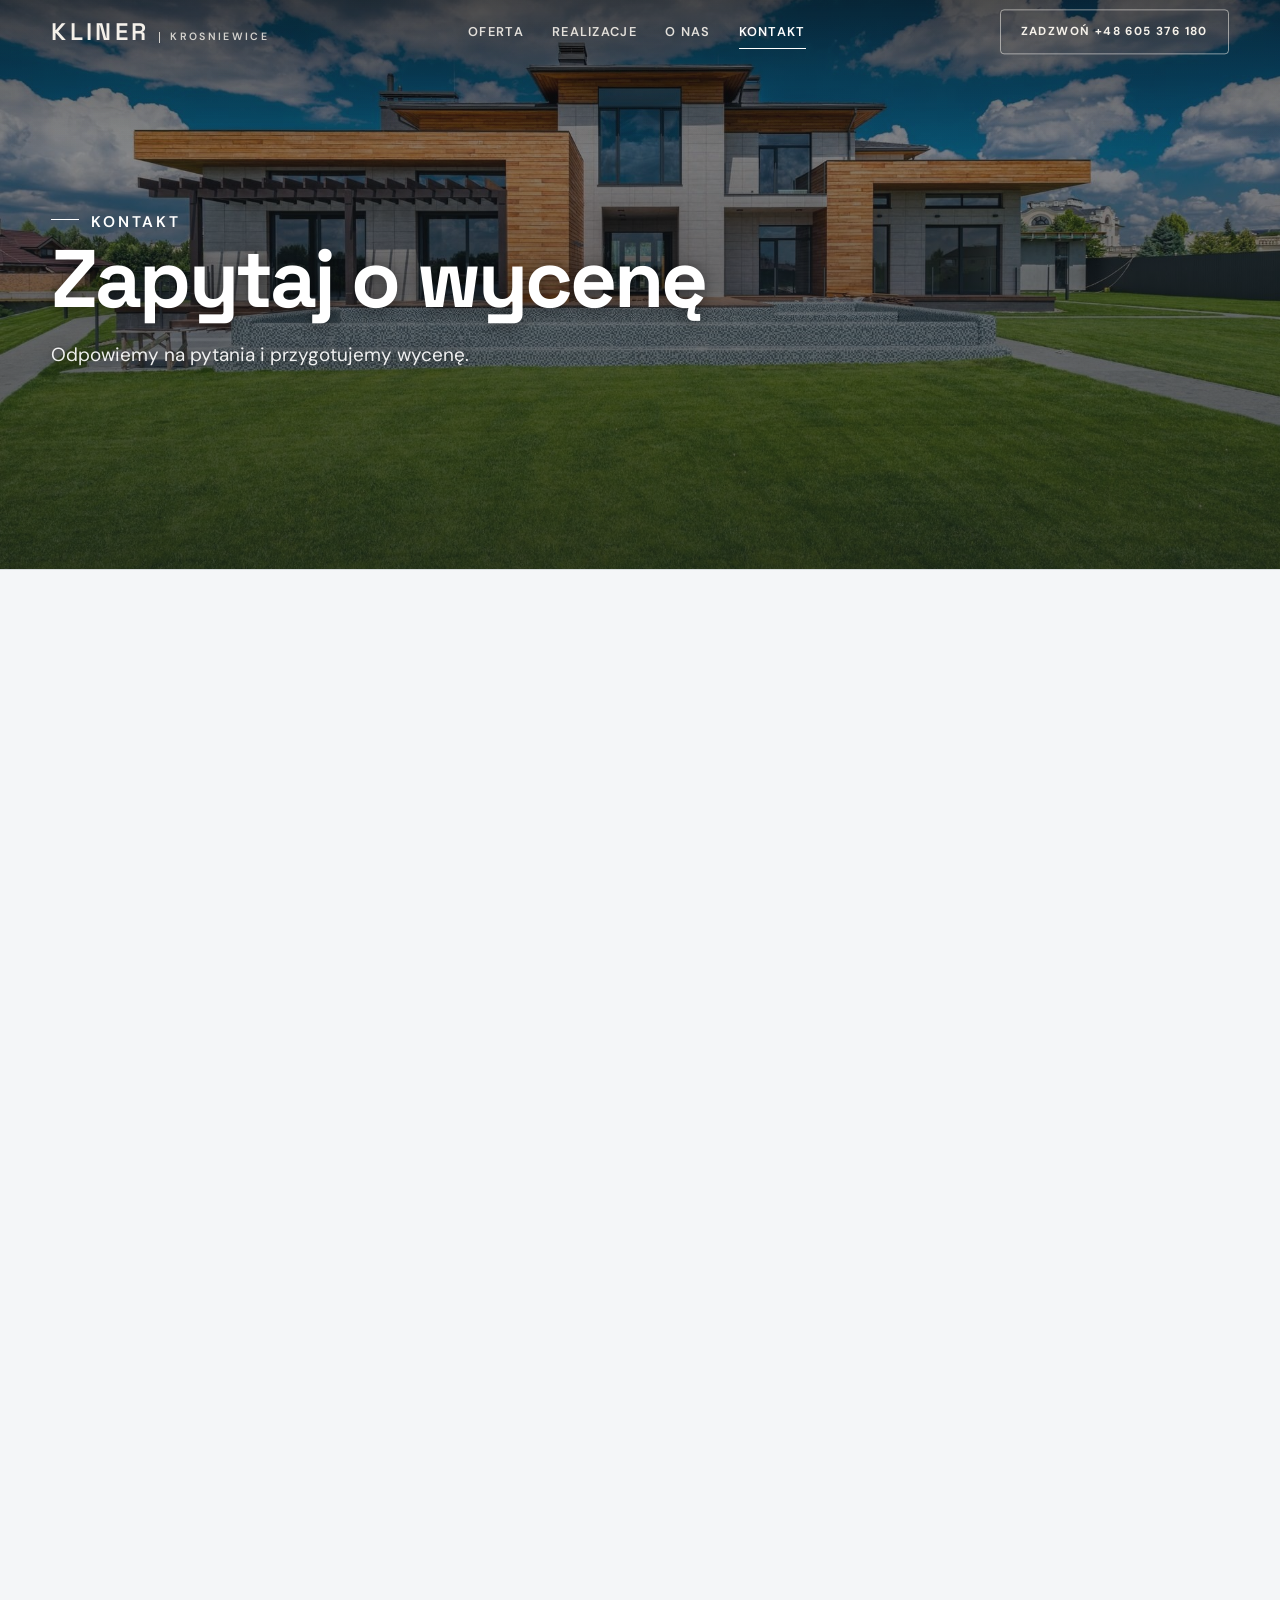
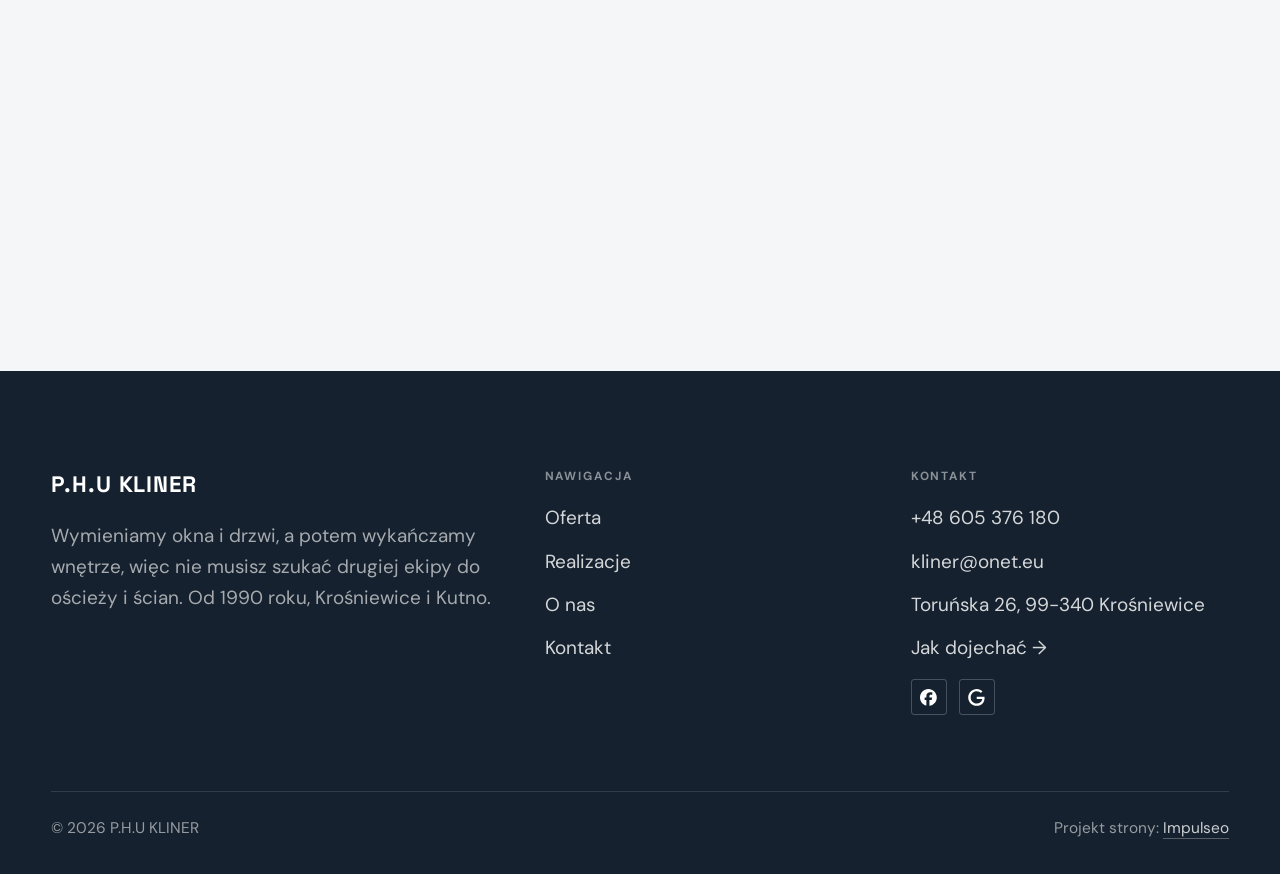
==== commit 782e4b23: "[claude-edit][cmt:d6877d9a-6122-4133-9d4d-4fbb9d1156b1] nowy projekt demo: stolarka (okna, drzwi, br" ====
--- a/kontakt.html
+++ b/kontakt.html
@@ -19,8 +19,8 @@
 <meta name="twitter:card" content="summary_large_image">
 <link rel="preconnect" href="https://fonts.googleapis.com">
 <link rel="preconnect" href="https://fonts.gstatic.com" crossorigin>
-<link href="https://fonts.googleapis.com/css2?family=IBM+Plex+Sans+Condensed:wght@500;600;700&family=IBM+Plex+Sans:wght@400;500;600&display=swap" rel="stylesheet">
-<link rel="stylesheet" href="assets/styles.css?v=ff910031">
+<link href="https://fonts.googleapis.com/css2?family=Space+Grotesk:wght@500;600;700&family=DM+Sans:opsz,wght@9..40,400;9..40,500;9..40,600&display=swap" rel="stylesheet">
+<link rel="stylesheet" href="assets/styles.css?v=aef503f2">
 </head>
 <body>
 
@@ -32,7 +32,7 @@
       <a href="realizacje.html">Realizacje</a>
       <a href="o-nas.html">O nas</a>
       <a href="kontakt.html" class="active" aria-current="page">Kontakt</a>
-      <a href="kontakt.html" class="btn btn-accent">Zapytaj o wycenę</a>
+      <a href="tel:+48605376180" class="btn btn-accent">Zadzwoń +48 605 376 180</a>
     </nav>
     <button class="nav-toggle" aria-label="Menu"><span></span><span></span><span></span></button>
   </div>
@@ -40,7 +40,7 @@
 
 <main>
 <section class="pagehead">
-  <img src="img/g10.jpg" alt="KLINER - Zapytaj o wycenę" width="1600" height="1066" decoding="async">
+  <img src="img/g15.jpg" alt="KLINER - Zapytaj o wycenę" width="1880" height="1255" decoding="async">
   <div class="wrap">
     <span class="eyebrow">Kontakt</span>
     <h1>Zapytaj o wycenę</h1>
@@ -87,7 +87,7 @@
     <div class="foot-grid">
       <div class="foot-brand">
         <div class="name">P.H.U KLINER</div>
-        <p>Wymiana okien to dzień, dwa roboty - nie tydzień na kartonach. Rano wyjmujemy stare, wieczorem dom jest zamknięty na nowe klamki.</p>
+        <p>Wymieniamy okna i drzwi, a potem wykańczamy wnętrze, więc nie musisz szukać drugiej ekipy do ościeży i ścian. Od 1990 roku, Krośniewice i Kutno.</p>
       </div>
       <div class="foot-col">
         <h4>Nawigacja</h4>
@@ -114,7 +114,7 @@
     </div>
   </div>
 </footer>
-<div class="sticky-reserve"><a class="sr-book" href="kontakt.html">Zapytaj o wycenę</a><a class="sr-call" href="tel:+48605376180" aria-label="Zadzwoń"><svg class="ico-tel" width="16" height="16" viewBox="0 0 24 24" fill="none" aria-hidden="true"><path d="M6.6 10.8a15.5 15.5 0 0 0 6.6 6.6l2.2-2.2a1 1 0 0 1 1-.24 11.4 11.4 0 0 0 3.6.58 1 1 0 0 1 1 1V20a1 1 0 0 1-1 1A17 17 0 0 1 3 4a1 1 0 0 1 1-1h3.5a1 1 0 0 1 1 1c0 1.25.2 2.46.58 3.6a1 1 0 0 1-.25 1l-2.23 2.2Z" fill="currentColor"/></svg></a></div>
+<div class="sticky-call"><a class="sc-call" href="tel:+48605376180"><svg class="ico-tel" width="16" height="16" viewBox="0 0 24 24" fill="none" aria-hidden="true"><path d="M6.6 10.8a15.5 15.5 0 0 0 6.6 6.6l2.2-2.2a1 1 0 0 1 1-.24 11.4 11.4 0 0 0 3.6.58 1 1 0 0 1 1 1V20a1 1 0 0 1-1 1A17 17 0 0 1 3 4a1 1 0 0 1 1-1h3.5a1 1 0 0 1 1 1c0 1.25.2 2.46.58 3.6a1 1 0 0 1-.25 1l-2.23 2.2Z" fill="currentColor"/></svg> Zadzwoń</a><a class="sc-quote" href="kontakt.html">Umów pomiar</a></div>
 <div class="demo-wazne" data-do="2026-10-07" data-cykl="3" hidden><svg class="dw-ico" width="13" height="13" viewBox="0 0 24 24" fill="none" aria-hidden="true"><circle cx="12" cy="12" r="8.6" stroke="currentColor" stroke-width="1.8"/><path d="M12 7.2V12l3.3 2" stroke="currentColor" stroke-width="1.8" stroke-linecap="round"/></svg><span class="dw-txt"></span></div>
 
 <script src="assets/main.js"></script>
--- a/assets/styles.css
+++ b/assets/styles.css
@@ -6,17 +6,17 @@
 
 :root{
   /* PALETA — jasna, architektoniczna, chłodna */
-  --paper:#F4F7FA;          /* główne tło */
-  --paper-2:#E7EDF3;        /* sekcje alternatywne (chłodny jasny szary) */
-  --paper-3:#E7EDF3;        /* delikatne wypełnienia */
-  --ink:#16202C;            /* tekst główny — chłodny grafit */
-  --ink-soft:#3A4654;       /* nagłówki drugorzędne */
-  --muted:#5C6672;          /* tekst poboczny */
-  --line:rgba(22,32,44,.12);/* hairline */
-  --accent:#235E96;         /* stonowany petrol-slate — jedyny akcent */
-  --accent-d:#1A4A78;
-  --accent-soft:rgba(35,94,150,.10);
-  --dark:#16202C;           /* sekcje ciemne (stopka/CTA) */
+  --paper:#F4F6F8;          /* główne tło */
+  --paper-2:#E7EBEF;        /* sekcje alternatywne (chłodny jasny szary) */
+  --paper-3:#E7EBEF;        /* delikatne wypełnienia */
+  --ink:#15212E;            /* tekst główny — chłodny grafit */
+  --ink-soft:#243443;       /* nagłówki drugorzędne */
+  --muted:#6B7785;          /* tekst poboczny */
+  --line:rgba(21,33,46,.12);/* hairline */
+  --accent:#E8A317;         /* stonowany petrol-slate — jedyny akcent */
+  --accent-d:#C9870C;
+  --accent-soft:rgba(232,163,23,.10);
+  --dark:#15212E;           /* sekcje ciemne (stopka/CTA) */
 
   /* HOVER ZDJĘĆ — JEDEN standard dla całego silnika (decyzja K. 04.08.2026, artefakt z wariantami).
      AKTUALNE (K.+Szymon 09.08.2026, wybór z artefaktu 6 wariantów): zoom 1.05 przy 1.4s -
@@ -55,8 +55,8 @@
 
   --hairline:1px solid var(--line);
 
-  --font-display:'IBM Plex Sans Condensed','IBM Plex Sans',sans-serif;
-  --font-body:'IBM Plex Sans',sans-serif;
+  --font-display:'Space Grotesk','Inter',sans-serif;
+  --font-body:'DM Sans','Inter',sans-serif;
 }
 
 *{box-sizing:border-box;margin:0;padding:0}
@@ -686,160 +686,253 @@
   .g-badge .gb-ico{width:16px;height:16px}
 }
 
-/* === rodzina: dom === */
+/* === rodzina: fachowcy === */
 /* ============================================================
-   RODZINA: DOM (okna / drzwi / bramy / zadaszenia / stolarka otworowa)
-   Doklejane NA WIERZCH base.css. Skin okna (IBM Plex Sans Condensed + IBM Plex Sans + stalowy blekit).
-   Filozofia: PRODUKT TECHNICZNY z mierzalnymi parametrami, prezentowany jak KATALOG SYSTEMÓW producenta.
-   Inaczej niz fachowiec (usluga) i rzemieslnik (narracja): tu sprzedaje doradczo "Zapytaj o wycene / Umow pomiar".
-   SYGNATURA rodziny = wąska groteska (Plex Condensed) + SIATKA PARAMETRÓW jako grafika. Anty-AI: hairline, zero rozmytych cieni.
-   TWARDA BRAMKA: parametry (Uw/dB/komory), gwarancje, certyfikaty, partnerzy renderuja sie TYLKO z realnego reconu (brief). Zero zmyslania.
+   RODZINA: FACHOWCY (hydraulik/elektryk/remont/brukarstwo/ogrodzenia)
+   Doklejane NA WIERZCH base.css. Dziedziczy paletę/fonty skórki (trade/elektryk).
+   Filozofia: telefon-bohater + zaufanie + „bezpłatna wycena". Spokój, nie krzyk.
+   (count-up i podwójny iframe mapy świadomie pominięte - krytyka blueprintu.)
    ============================================================ */
 
-/* --- Naglówki "inżynierskie": eyebrow wersaliki z szerokim trackingiem, h2 ciasny tracking --- */
-.eyebrow{letter-spacing:.2em;text-transform:uppercase;font-weight:600}
-.head h2,.hero-copy h1{letter-spacing:-.01em}
-
-/* --- KATALOG SYSTEMÓW: karty produktów (zamiast 3 bram-zdjec) --- */
-.dom-products .head{max-width:60rem}
-.dom-grid{display:grid;grid-template-columns:repeat(3,1fr);gap:var(--space-6)}
-@media(max-width:900px){.dom-grid{grid-template-columns:repeat(2,1fr)}}
-@media(max-width:600px){.dom-grid{grid-template-columns:1fr}}
-
-.dom-card{display:flex;flex-direction:column;background:var(--paper);border:1px solid var(--line);
-  border-radius:2px;box-shadow:none;overflow:hidden;transition:border-color .3s var(--ease)}
-.dom-card:hover{border-color:var(--accent)}
-.dom-card__img{margin:0;aspect-ratio:3/2;overflow:hidden;background:var(--paper-2)}
-.dom-card__img img{width:100%;height:100%;object-fit:cover;
-  transition:transform var(--img-dur) var(--ease),filter var(--img-dur) var(--ease)}
-@media(hover:hover){   /* standard 04.08.2026: delikatny zoom + rozjasnienie */
-  .dom-card__img img{filter:var(--img-rest)}
-  .dom-card:hover .dom-card__img img{transform:scale(var(--img-zoom));filter:var(--img-hot)}
-}
-.dom-card__body{display:flex;flex-direction:column;gap:var(--space-3);padding:var(--space-5)}
-.dom-card__name{font-family:var(--font-display);font-weight:600;font-size:1.3rem;line-height:1.1;letter-spacing:-.01em}
-.dom-card__tag{color:var(--muted);font-size:var(--text-sm);line-height:1.6;margin:0}
-.dom-card__link{margin-top:auto;align-self:flex-start;font-weight:600;font-size:var(--text-sm);
-  color:var(--accent);letter-spacing:.01em}
-.dom-card__link .arr{transition:transform .25s var(--ease);display:inline-block}
-.dom-card:hover .dom-card__link .arr{transform:translateX(4px)}
-
-/* --- SIATKA PARAMETRÓW (liczby jako grafika) - renderowana TYLKO z realnych danych --- */
-.dom-spec{list-style:none;margin:var(--space-2) 0 0;padding:0;display:grid;grid-template-columns:repeat(2,1fr);
-  gap:1px;background:var(--line);border:1px solid var(--line);border-radius:2px;overflow:hidden}
-.dom-spec li{background:var(--paper);padding:.6rem .75rem;display:flex;flex-direction:column;gap:.15rem}
-.dom-spec b{font-weight:600;font-size:.66rem;letter-spacing:.08em;text-transform:uppercase;color:var(--muted)}
-.dom-spec span{font-family:var(--font-display);font-weight:600;font-size:1.05rem;line-height:1.1;color:var(--ink)}
-
-/* --- PASEK PARTNERÓW / CERTYFIKATÓW / GWARANCJI (tylko realne z reconu) --- */
-.dom-certs{background:var(--paper-2);border-top:1px solid var(--line);border-bottom:1px solid var(--line)}
-.dom-certs .head{margin-bottom:var(--space-5)}
-.dom-certs__row{list-style:none;margin:0;padding:0;display:flex;flex-wrap:wrap;justify-content:center;
-  gap:var(--space-4)}
-.dom-certs .cert{border:1px solid var(--line);background:var(--paper);border-radius:2px;
-  padding:.55rem 1.1rem;font-weight:600;font-size:var(--text-sm);letter-spacing:.01em;color:var(--ink-soft)}
-
-/* --- PROCES (Pomiar -> Wycena -> Produkcja -> Montaz -> Gwarancja): kropki stalowe --- */
-.proces.dom{background:var(--paper-2)}
-.proces.dom .pno{color:var(--accent)}
-.proces.dom .proces-line li::after{background:var(--accent);box-shadow:0 0 0 4px var(--paper-2)}
-
-/* --- Kafle/gateway/galeria: ostre rogi (architektoniczny sznyt), hairline zamiast cienia --- */
-.gateway,.tile,.split-art{border-radius:2px}
-.tile{box-shadow:none;border:1px solid var(--line)}
-.gateway .g-ttl{letter-spacing:.01em}
-
-/* --- STICKY "Zapytaj o wycenę" (mobile) --- */
-.sticky-reserve{display:none}
+/* --- PROCES - oś „jak pracujemy" (podpis rodziny, czego nie ma w meblach) --- */
+.proces{background:var(--paper-2)}
+.proces-line{list-style:none;display:grid;grid-template-columns:repeat(4,1fr);gap:var(--space-5);position:relative;margin:0;padding:0}
+.proces-line li{position:relative;padding-top:var(--space-7)}
+.proces-line li::before{content:"";position:absolute;top:14px;left:0;right:0;height:1px;background:var(--line)}
+.proces-line li:last-child::before{right:50%}
+.proces-line li:first-child::before{left:50%}
+.proces-line li::after{content:"";position:absolute;top:9px;left:calc(50% - 6px);width:11px;height:11px;border-radius:50%;background:var(--accent);box-shadow:0 0 0 4px var(--paper-2)}
+.proces-line .pno{font-family:var(--font-display);font-weight:800;font-size:1.5rem;color:var(--accent);letter-spacing:-.02em;display:block;margin-bottom:var(--space-3);text-align:center}
+.proces-line h3{font-size:1.1rem;margin-bottom:var(--space-2);text-align:center}
+.proces-line p{color:var(--muted);font-size:var(--text-sm);line-height:1.5;text-align:center;max-width:26ch;margin-inline:auto}
 @media(max-width:820px){
-  .sticky-reserve{display:flex;position:fixed;left:0;right:0;bottom:0;z-index:90;
+  .proces-line{grid-template-columns:1fr;gap:0}
+  .proces-line li{padding:var(--space-5) 0 var(--space-5) var(--space-7)}
+  .proces-line li::before{left:5px;right:auto;top:0;bottom:0;width:1px;height:auto}
+  .proces-line li:first-child::before,.proces-line li:last-child::before{left:5px;right:auto}
+  .proces-line li::after{top:var(--space-6);left:0}
+  .proces-line .pno,.proces-line h3,.proces-line p{text-align:left;margin-inline:0}
+}
+
+/* --- OBSZAR DZIAŁANIA - lokalność (chipy z REALNEGO miasta, bez drugiego iframe) --- */
+.obszar .head{text-align:center;margin-inline:auto}
+.obszar .head .eyebrow{justify-content:center}
+.obszar-list{list-style:none;display:flex;flex-wrap:wrap;justify-content:center;gap:var(--space-3);margin:0;padding:0;max-width:60rem;margin-inline:auto}
+.obszar-list li{border:1px solid var(--line);border-radius:999px;padding:var(--space-2) var(--space-5);
+  font-size:var(--text-sm);font-weight:600;color:var(--ink-soft);transition:border-color .24s var(--ease),color .24s var(--ease)}
+.obszar-list li:hover{border-color:var(--accent);color:var(--accent)}
+.obszar-list li.is-home{background:var(--accent);border-color:var(--accent);color:#fff}
+
+/* --- STICKY-CALL - dolny pasek mobile (najważniejszy konwerter tej rodziny) --- */
+.sticky-call{display:none}
+@media(max-width:820px){
+  .sticky-call{display:grid;grid-template-columns:1fr 1fr;gap:1px;position:fixed;left:0;right:0;bottom:0;z-index:90;
     background:var(--line);box-shadow:0 -6px 20px -10px rgba(0,0,0,.4);padding-bottom:env(safe-area-inset-bottom,0px);transition:transform .25s ease,opacity .25s ease}
-  .sticky-reserve.schowany{transform:translateY(110%);opacity:0;pointer-events:none}
-  .sticky-reserve a{padding:15px 8px;text-align:center;font-weight:600;font-size:.95rem;letter-spacing:.01em}
-  .sr-book{flex:1;background:var(--accent);color:#fff}
-  .sr-call{width:60px;background:var(--paper);color:var(--ink);font-size:1.15rem;border-left:1px solid var(--line)}
+  .sticky-call.schowany{transform:translateY(110%);opacity:0;pointer-events:none}
+  .sticky-call a{padding:15px 8px;text-align:center;font-weight:700;font-size:.95rem;letter-spacing:.01em}
+  .sc-call{background:var(--accent);color:#fff}
+  .sc-quote{background:var(--paper);color:var(--ink)}
   body{padding-bottom:calc(64px + env(safe-area-inset-bottom,0px))}
 }
 
+/* --- Blok „Awaria? Dzwoń” (opcjonalny, hydraulik/elektryk) --- */
+.awaria{background:var(--dark);color:#fff}
+.awaria .wrap{display:flex;flex-wrap:wrap;align-items:center;justify-content:space-between;gap:var(--space-5);padding-block:var(--space-7)}
+.awaria h3{color:#fff;font-size:clamp(1.3rem,1rem + 1.2vw,1.8rem)}
+.awaria p{color:rgba(255,255,255,.72);margin-top:var(--space-2)}
+.awaria .btn-accent{white-space:nowrap}
+
+/* === CERTYFIKATY / CZYM PRACUJEMY (gated: renderuje sie tylko gdy brief poda certy/marki/gwarancja) - mocny lever dla dekarzy === */
+.auto-marki .marki-list{display:flex;flex-wrap:wrap;justify-content:center;gap:clamp(.8rem,2.5vw,1.6rem);list-style:none;margin:var(--space-7) 0 0;padding:0}
+.auto-marki .marki-list li{font-family:var(--font-display);text-transform:uppercase;letter-spacing:.12em;font-weight:600;
+  font-size:clamp(.82rem,1.5vw,1rem);color:var(--ink-soft);padding:.5rem 1rem;border:1px solid var(--line);border-radius:var(--r-sm)}
+.marki-gwar{text-align:center;color:var(--muted);font-size:var(--text-sm);margin-top:var(--space-6)}
+
 /* ============================================================
-   FAZA 3 - OSOBNY UKŁAD DOM (research wf_5715bbdd + krytyka). Wszystko poniżej doklejane na wierzch.
-   Tożsamość: JASNY "showroom/katalog" - przeciwna polaryzacja do AUTO (ciemne kino). Sygnatura ZAWSZE-ON = panel-karta + datasheet.
+   FAZA 3 - OSOBNY UKŁAD FACHOWCY (research wf_e4ed63db + krytyka z policzonym WCAG). Doklejane na wierzch.
+   Tożsamość: ZAUFANIE + DUŻY TELEFON + DOWÓD. Dwublok hero (zdjęcie | lity panel), bezpośrednio, solidnie.
    ============================================================ */
 
-/* === HERO DOM: jasny architektoniczny full-bleed + PANEL-KARTA (sygnatura, kontrast grafit-na-bieli, nie liczy na zdjęcie) === */
-.hero-dom{position:relative;height:clamp(640px,86svh,900px);min-height:560px;display:flex;align-items:flex-end;overflow:hidden;isolation:isolate;background:var(--paper-2)}
-.hero-dom .hd-bg{position:absolute;inset:0;width:100%;height:100%;object-fit:cover;z-index:-2;will-change:transform}
-@keyframes hdKen{from{transform:scale(1.04)}to{transform:scale(1.10)}}
-@media(min-width:900px){.hero-dom .hd-bg{animation:hdKen 32s ease-out infinite alternate}}
-@media(prefers-reduced-motion:reduce){.hero-dom .hd-bg{animation:none}}
-.hero-dom .wrap{width:100%}
-.hd-panel{position:relative;z-index:2;max-width:min(560px,92vw);margin:0 0 clamp(2.4rem,6vh,4rem);
-  background:var(--paper);border:1px solid var(--line);border-radius:2px;
-  padding:clamp(1.5rem,3vw,2.3rem) clamp(1.5rem,3vw,2.5rem);
-  box-shadow:0 14px 44px -30px rgba(20,30,45,.45)}            /* whisper-shadow tylko dla oddzielenia od jasnego zdjęcia, nie popup */
-.hd-tick{display:block;width:46px;height:3px;background:var(--accent);margin-bottom:var(--space-4)}
-.hd-kicker{display:block;font-family:var(--font-display);font-weight:600;text-transform:uppercase;letter-spacing:.18em;font-size:.8rem;color:var(--accent)}
-.hd-claim{font-family:var(--font-display);font-weight:700;letter-spacing:-.01em;line-height:1.04;
-  font-size:clamp(1.9rem,3.4vw,3rem);color:var(--ink);margin:var(--space-3) 0 var(--space-4)}
-/* mini-spec: realne parametry (chipy z liczbami) */
-.hd-spec{list-style:none;margin:0 0 var(--space-5);padding:var(--space-4) 0 0;border-top:1px solid var(--line);display:flex;flex-wrap:wrap;gap:0}
-.hd-spec li{padding-right:1.1rem;margin-right:1.1rem;border-right:1px solid var(--line);display:flex;flex-direction:column;gap:.15rem}
-.hd-spec li:last-child{border-right:0;margin-right:0;padding-right:0}
-.hd-spec b{font-family:var(--font-display);font-weight:700;font-size:1.25rem;line-height:1;color:var(--ink);font-variant-numeric:tabular-nums}
-.hd-spec span{font-size:.7rem;text-transform:uppercase;letter-spacing:.08em;color:var(--muted)}
-/* fallback nie-zmyślony: tagi procesu */
-.hd-tags{list-style:none;margin:0 0 var(--space-5);padding:var(--space-4) 0 0;border-top:1px solid var(--line);display:flex;flex-wrap:wrap;gap:.5rem}
-.hd-tags li{font-family:var(--font-display);font-weight:600;text-transform:uppercase;letter-spacing:.07em;font-size:.7rem;
-  color:var(--ink-soft);border:1px solid var(--line);border-radius:2px;padding:.35rem .7rem}
-.hd-actions{display:flex;flex-wrap:wrap;gap:var(--space-3)}
-.hd-rating{margin:var(--space-4) 0 0;font-size:var(--text-sm);color:var(--muted);font-variant-numeric:tabular-nums}
-@media(max-width:640px){.hd-claim{font-size:clamp(1.7rem,7vw,2.2rem)}}
-@media(max-width:820px){.hd-panel{margin-bottom:84px}}   /* nad sticky-reserve (mobile) */
-
-/* === SPEC-BAND: rząd dużych kart liczba+jednostka+label (sygnatura datasheet, gated) === */
-.dom-statband{background:var(--paper);border-bottom:1px solid var(--line)}
-.dom-statband .wrap{padding-block:var(--space-8)}
-.dom-stats{display:grid;grid-template-columns:repeat(4,1fr);gap:1px;background:var(--line);border:1px solid var(--line);border-radius:2px;overflow:hidden}
-.dom-stat{background:var(--paper);padding:clamp(1.2rem,2.4vw,2rem);display:flex;flex-direction:column;gap:.45rem}
-.ds-num{font-family:var(--font-display);font-weight:700;font-size:clamp(1.8rem,3vw,2.6rem);line-height:1;color:var(--ink);font-variant-numeric:tabular-nums}
-.ds-unit{font-size:.5em;color:var(--muted);margin-left:.25em;font-weight:600;letter-spacing:.02em}
-.ds-lab{font-size:.74rem;text-transform:uppercase;letter-spacing:.08em;color:var(--muted)}
-@media(max-width:760px){.dom-stats{grid-template-columns:repeat(2,1fr)}}
-
-/* === KOLORY / WYKOŃCZENIA: próbka-kwadrat TYLKO z realnym hex, inaczej tag tekstowy === */
-.dom-color-grid{list-style:none;margin:var(--space-7) 0 0;padding:0;display:flex;flex-wrap:wrap;gap:var(--space-4)}
-.dom-color{display:flex;align-items:center;gap:.6rem;font-size:var(--text-sm);color:var(--ink-soft);font-weight:500}
-.dc-sw{width:34px;height:34px;border-radius:2px;border:1px solid var(--line);display:inline-block;flex:0 0 auto}
-.dom-color.is-text{border:1px solid var(--line);border-radius:2px;padding:.4rem .8rem;font-weight:600;
-  text-transform:uppercase;letter-spacing:.04em;font-size:.76rem;color:var(--ink-soft)}
-
-/* === PROCES DOM: WŁASNY datasheet-stepper (poziome wiersze + hairline + numerały tabular), NIE wspólny pionowy timeline === */
-.dom-proc{background:var(--paper-2)}
-.dom-proc-row{list-style:none;margin:var(--space-8) 0 0;padding:0;display:grid;grid-template-columns:repeat(5,1fr);gap:0;border-top:2px solid var(--ink)}
-.dom-proc-row li{padding:var(--space-5) var(--space-5) var(--space-5) 0;border-right:1px solid var(--line);position:relative}
-.dom-proc-row li:last-child{border-right:0}
-.dom-proc-row li::before{content:"";position:absolute;top:-2px;left:0;width:38%;height:2px;background:var(--accent)}
-.dp-no{font-family:var(--font-display);font-weight:700;font-size:1.1rem;color:var(--accent);font-variant-numeric:tabular-nums;letter-spacing:.06em}
-.dom-proc-row h3{font-family:var(--font-display);font-weight:600;font-size:1.05rem;letter-spacing:-.01em;margin:.5rem 0 .35rem}
-.dom-proc-row p{color:var(--muted);font-size:var(--text-sm);line-height:1.5;padding-right:var(--space-4)}
-@media(max-width:900px){.dom-proc-row{grid-template-columns:repeat(2,1fr)}.dom-proc-row li{border-right:0;border-bottom:1px solid var(--line)}}
-@media(max-width:520px){.dom-proc-row{grid-template-columns:1fr}}
-
-/* === cyfry jako grafika: tabular-nums w siatce parametrów per system === */
-.dom-spec span{font-variant-numeric:tabular-nums}
-
-/* === sticky-reserve: brass->stal, biały tekst OK (stal ciemniejsza) === */
-
-/* === OPINIE (gated): realne cytaty z reconu ===
-   Dodane 10.08.2026 - te 4 rodziny NIE miały tego bloku, przez co sekcja opinii
-   renderowala sie jako goly tekst z domyslnym wcieciem <blockquote> (zglosil K.). */
+/* --- P0 KONTRAST: bursztyn jako TEKST na jasnym = 2.0 FAIL (policzone). Naprawy (bursztyn->ciemny tekst / ink). --- */
+.btn-accent{color:#14171c}                                  /* bursztyn + ciemny tekst = 8.28 PASS */
+.sticky-call .sc-call{color:#14171c}                        /* sticky bursztyn + ciemny tekst */
+.obszar-list li.is-home{background:var(--ink);border-color:var(--ink);color:#fff}  /* było bursztyn+biel 2.17 -> ink+biel 16.29 */
+.proces-line .pno{color:var(--ink-soft)}                    /* numery procesu: było bursztyn 2.0 -> ink-soft (czytelne); kropka osi zostaje bursztyn (grafika) */
+
+/* --- Ikona telefonu (uzywana w hero hf-phone-num; nav styluje silnik NAV NOBU) --- */
+.ico-tel{vertical-align:-2px;margin-right:.3em}
+
+/* === HERO FACHOWCY — WARIANT A „PEŁNY EKRAN" (wybór K. 27.07.2026; zastąpił dwublok 46%/54%).
+   Powód zmiany: stary dwublok nie dobijał do końca ekranu (zostawał pusty pas nad promise-bar),
+   zdjęcie było ucięte w wąski pasek, a dowód (ocena/gwarancja) siedział dopiero niżej w trust-bar.
+   Teraz: zdjęcie na pełny ekran + gradient od lewej (tekst czytelny NIE przez wycięty panel,
+   tylko przez policzony overlay), gigant-telefon, dowód w pierwszym ekranie.
+   Zdjęcie zostaje PIERWSZYM dzieckiem sekcji (blur-guard + mobilny fallback). STATYCZNE, bez Ken Burns.
+   Poprzednia wersja: fachowcy.css.bak-20260727-201952-przed-heroA === */
+.hero-fach{position:relative;isolation:isolate;display:flex;align-items:center;
+  min-height:clamp(560px,92vh,900px);min-height:clamp(560px,92svh,900px)}
+.hf-photo{position:absolute;inset:0;width:100%;height:100%;object-fit:cover;display:block;
+  background:var(--dark);z-index:-2}                          /* EAGER, bez animacji (zero janku) */
+/* Gradient trzyma ciemno DO ~62% szerokości, bo dotąd sięga najdłuższa linia tekstu (.hf-inner 46rem).
+   Wcześniejsza wersja jaśniała już od 34% i końcówki linii lądowały na jasnym tle. */
+/* 08.08.2026 (lekcja 2026-08-08-010, K.: „czemu hero jest takie ciemne?"): zasłona rozjaśniona.
+   Poprzednio 0.95→0.26 przykrywało CAŁY kadr i zdjęcie było ledwo widoczne — a lekcja 2026-08-06-004
+   mówi wprost: „nigdy pełne przyciemnienie zdjęcia, zabija kadr". Teraz ciemno tylko POD TEKSTEM
+   (lewa część, gdzie stoi .hf-inner), prawa strona prawie odsłonięta. Czytelność napisów dokłada
+   text-shadow niżej — cień zamiast koca na całym zdjęciu. */
+.hero-fach::after{content:"";position:absolute;inset:0;z-index:-1;
+  background:linear-gradient(102deg,rgba(14,17,21,.86) 0%,rgba(14,17,21,.78) 30%,rgba(14,17,21,.52) 55%,rgba(14,17,21,.2) 78%,rgba(14,17,21,.06) 100%)}
+/* Cień pod napisami hero — pozwala trzymać zasłonę lekką, a tekst nadal czytelny na jaśniejszym kadrze. */
+.hf-kicker,.hf-title,.hf-lead,.hf-phone,.hf-trust{text-shadow:0 1px 2px rgba(0,0,0,.55),0 2px 12px rgba(0,0,0,.35)}
+.hf-panel{width:min(92%,1180px);margin-inline:auto;color:#fff;   /* ta sama miara co .wrap w base.css */
+  padding:clamp(6.5rem,13vh,9rem) 0 clamp(2.6rem,6vh,3.6rem)}
+.hf-inner{max-width:46rem}
+/* Akcent SKÓRKI rozjaśniony do czytelności na ciemnym tle. NIE hardkodować bursztynu:
+   każda skórka ma swój akcent (elektryk=niebieski, dach=czerwony...), a stały kolor rozjeżdżał
+   się z przyciskami. Pierwsza deklaracja = fallback dla przeglądarek bez color-mix.
+   Dwa poziomy, bo WCAG stawia różne progi: --accent-lit dla MAŁEGO tekstu (kicker, próg 4.5:1;
+   62% daje 7.5 na tle hero), --accent-strong dla DUŻEGO (akcent w H1, próg 3:1; 74% daje 6.1
+   i jest wyraźnie widoczny - przy 62% ginął i wyglądał po prostu na biały). Policzone, nie na oko. */
+.hero-fach{--accent-lit:rgba(255,255,255,.92);--accent-strong:rgba(255,255,255,.96)}
+@supports (color:color-mix(in srgb,red,#fff)){
+  .hero-fach{--accent-lit:color-mix(in srgb,var(--accent) 62%,#fff);
+             --accent-strong:color-mix(in srgb,var(--accent) 74%,#fff)}
+}
+.hf-kicker{font-family:var(--font-display);font-weight:700;text-transform:uppercase;letter-spacing:.2em;
+  font-size:clamp(.74rem,1.4vw,.88rem);color:var(--accent-lit);display:flex;align-items:center;gap:.8rem}
+.hf-kicker::before{content:"";width:34px;height:2px;background:var(--accent-lit);flex:none}
+.hf-title{color:#fff;font-family:var(--font-display);font-weight:800;line-height:1.02;letter-spacing:-.022em;
+  font-size:clamp(2.3rem,1.6rem + 3.2vw,4.3rem);margin:var(--space-4) 0 var(--space-4);text-wrap:balance}
+.hf-title em{font-style:normal;color:var(--accent-strong)}        /* druga część H1 = akcent skórki, rozjaśniony */
+.hf-lead{color:rgba(255,255,255,.86);font-size:clamp(1rem,.96rem + .3vw,1.18rem);line-height:1.6;max-width:38rem}
+.hf-phone{display:inline-flex;flex-direction:column;gap:.2rem;margin:var(--space-6) 0 var(--space-5);width:fit-content}
+.hf-phone-lab{font-size:.74rem;text-transform:uppercase;letter-spacing:.18em;color:rgba(255,255,255,.62);font-weight:600}
+.hf-phone-num{font-family:var(--font-display);font-weight:800;color:#fff;font-variant-numeric:tabular-nums;white-space:nowrap;
+  font-size:clamp(2rem,1.5rem + 2.4vw,3.05rem);line-height:1;display:inline-flex;align-items:center}
+.hf-phone-num .ico-tel{width:.7em;height:.7em;color:var(--accent);margin-right:.35em}   /* ikona bursztyn, cyfry białe */
+.hf-phone:hover .hf-phone-num{color:var(--accent-lit)}
+.hf-actions{display:flex;flex-wrap:wrap;gap:var(--space-3)}
+.hf-ghost{color:#fff;border-color:rgba(255,255,255,.5)}
+.hf-trust{margin-top:var(--space-6);padding-top:var(--space-4);border-top:1px solid rgba(255,255,255,.18);
+  color:rgba(255,255,255,.9);font-weight:600;font-size:var(--text-sm);letter-spacing:.01em;max-width:38rem}
+@media(max-width:820px){
+  .hero-fach{min-height:clamp(520px,88svh,760px)}
+  /* 08.08.2026: na telefonie było .72→.95, czyli zdjęcia praktycznie nie było widać. Teraz góra kadru
+     zostaje odsłonięta, ciemnieje dopiero pod tekstem (tekst na telefonie stoi na dole). */
+  .hero-fach::after{background:linear-gradient(178deg,rgba(14,17,21,.28) 0%,rgba(14,17,21,.6) 55%,rgba(14,17,21,.86) 100%)}
+  .hf-panel{padding-top:clamp(5.5rem,16vh,7rem)}
+  .hf-lead{font-size:1rem}
+}
+@media(prefers-reduced-motion:reduce){.hero-fach *{animation:none!important}}
+
+/* === PROMISE BAR: zawsze-obecna sygnatura usługowa (anty recon-collapse) === */
+.fach-promise{background:var(--paper-2);border-bottom:var(--hairline);padding-block:0}
+.fach-promise .wrap{padding-block:var(--space-4)}
+.fp-row{list-style:none;margin:0;padding:0;display:flex;flex-wrap:wrap;justify-content:center;align-items:center;gap:clamp(.6rem,2.4vw,2rem)}
+.fp-row li{font-family:var(--font-display);font-weight:700;text-transform:uppercase;letter-spacing:.08em;
+  font-size:clamp(.72rem,1.3vw,.85rem);color:var(--ink-soft);display:flex;align-items:center}
+.fp-row li:not(:last-child)::after{content:"";width:6px;height:6px;border-radius:50%;background:var(--accent);margin-left:clamp(.6rem,2.4vw,2rem)}
+
+/* === TRUST BAR (gated): jasne pasmo, cyfry INK (NIE bursztyn=2.0 FAIL), bursztyn jako kreska pod liczbą === */
+.trust-bar{background:var(--paper);border-bottom:var(--hairline)}
+.trust-bar .wrap{display:flex;flex-wrap:wrap;align-items:center;justify-content:center;gap:clamp(1rem,3vw,2.6rem);padding-block:var(--space-7)}
+.tb-stats{display:flex;flex-wrap:wrap;gap:clamp(1rem,3vw,2.6rem)}
+.tb-stat{display:flex;flex-direction:column;align-items:center;text-align:center;padding-bottom:var(--space-2);border-bottom:3px solid var(--accent)}
+.tb-num{font-family:var(--font-display);font-weight:800;font-size:clamp(2rem,3vw,2.8rem);line-height:1;color:var(--ink);font-variant-numeric:tabular-nums}
+.tb-lab{font-size:.74rem;text-transform:uppercase;letter-spacing:.08em;color:var(--muted);margin-top:.3rem}
+.tb-google{font-weight:700;color:var(--ink);font-size:var(--text-base);background:var(--paper-2);border:var(--hairline);border-radius:999px;padding:.5rem 1.1rem;font-variant-numeric:tabular-nums}
+.tb-seal{font-family:var(--font-display);font-weight:700;text-transform:uppercase;letter-spacing:.06em;font-size:.85rem;
+  color:var(--ink);border:1px solid var(--accent);border-radius:var(--r-sm);padding:.5rem 1rem}
+
+/* === LISTA USŁUG (zamiast bram-nastrojowych): konkret "co + zakres + wycena" === */
+.fach-uslugi .fu-list{list-style:none;margin:var(--space-8) 0 0;padding:0;display:flex;flex-direction:column}
+.fu-row{display:grid;grid-template-columns:minmax(11rem,1fr) 2fr auto;gap:clamp(1rem,3vw,2.5rem);align-items:center;
+  padding-block:var(--space-5);border-top:1px solid var(--line)}
+.fu-row:last-child{border-bottom:1px solid var(--line)}
+.fu-name{font-family:var(--font-display);font-weight:700;font-size:1.15rem;color:var(--ink)}
+.fu-desc{color:var(--muted);font-size:var(--text-sm);line-height:1.55}
+.fu-cta{font-weight:700;font-size:var(--text-sm);color:var(--accent-text);white-space:nowrap}
+.fu-cta .arr{display:inline-block;transition:transform .1s ease-out}
+
+/* HOVER WIERSZA USŁUGI (K. 09.08: „żeby więcej się działo, ale nie do przesady").
+   Cały wiersz jest linkiem, więc reaguje CAŁY: ledwo widoczne rozjaśnienie tła, nazwa
+   przesuwa się o włos w stronę czytania, kreska akcentu wjeżdża z lewej, strzałka rusza.
+   Zero cieni i ramek - premium to spokojny ruch, nie podświetlony kafel. */
+/* reakcja NATYCHMIASTOWA (K. 09.08: „mniejsze opóźnienie") - kursor jest na wierszu,
+   więc podświetlenie ma nadążać za palcem; powolne tempo zostaje dla ZDJĘĆ, nie dla UI */
+/* Podświetlenie zapala się NATYCHMIAST (0s) i gaśnie łagodnie (.22s) - klasyczny chwyt
+   z dobrych interfejsów: reakcja ma wyprzedzać oko, a znikanie nie może mrugać.
+   Szybciej już się nie da - to jest zero. */
+.fu-row{position:relative;transition:background .22s ease-out}
+.fu-row::before{content:"";position:absolute;left:0;top:-1px;bottom:0;width:3px;
+  background:var(--accent);transform:scaleY(0);transform-origin:top;
+  transition:transform .09s ease-out}
+.fu-row .fu-name{transition:transform .1s ease-out,color .1s ease-out}
+@media(hover:hover){
+  .fu-row:hover{background:color-mix(in srgb,var(--accent) 11%,transparent);transition-duration:0s}
+  .fu-row:hover::before{transform:scaleY(1)}
+  .fu-row:hover .fu-name{transform:translateX(.42rem)}
+  .fu-row:hover .fu-cta{color:var(--accent-text)}
+  .fu-row:hover .fu-cta .arr{transform:translateX(.3rem)}
+}
+.fu-row:focus-within{background:color-mix(in srgb,var(--accent) 11%,transparent)}
+.fu-row:focus-within::before{transform:scaleY(1)}
+@media(max-width:760px){.fu-row{grid-template-columns:1fr;gap:var(--space-2)}.fu-cta{justify-self:start}}
+
+/* === OPINIE (gated): realne cytaty z reconu === */
 .opinie-grid{display:grid;grid-template-columns:repeat(auto-fit,minmax(16rem,1fr));gap:var(--space-6);margin-top:var(--space-8)}
 .op-card{margin:0;background:var(--paper);border:1px solid var(--line);border-radius:var(--r-md);padding:var(--space-6);display:flex;flex-direction:column;gap:var(--space-3)}
 .op-star{color:var(--accent-d);letter-spacing:.1em;font-size:.95rem}
 .op-card blockquote{margin:0;color:var(--ink-soft);font-size:var(--text-base);line-height:1.6}
 .op-autor{font-family:var(--font-display);font-weight:700;color:var(--ink);font-size:.95rem}
 
-/* === NAV NOBU (silnik): dom === */
+/* === SUWAK PRZED/PO (kopia z auto.css - CSS nie dziedziczy się między rodzinami; krytyka 5b) === */
+.auto-ba .ba-slider{position:relative;--ba-pos:50%;max-width:62rem;margin:var(--space-8) auto 0;aspect-ratio:16/9;
+  overflow:hidden;border-radius:var(--r-sm);border:1px solid var(--line);touch-action:none;user-select:none;cursor:ew-resize}
+.ba-slider img{position:absolute;inset:0;width:100%;height:100%;object-fit:cover;display:block}
+.ba-before-wrap{position:absolute;inset:0;clip-path:inset(0 calc(100% - var(--ba-pos)) 0 0)}
+.ba-lab{position:absolute;top:var(--space-4);z-index:3;font-family:var(--font-display);text-transform:uppercase;
+  letter-spacing:.1em;font-size:.7rem;color:#fff;background:rgba(10,12,15,.6);padding:.3rem .6rem;border-radius:2px}
+.ba-lab-l{left:var(--space-4)}
+.ba-lab-r{right:var(--space-4)}
+.ba-handle{position:absolute;top:0;bottom:0;left:var(--ba-pos);width:2px;background:var(--accent);transform:translateX(-1px);z-index:4;pointer-events:none}
+.ba-handle span{position:absolute;top:50%;left:50%;transform:translate(-50%,-50%);width:38px;height:38px;border-radius:50%;
+  background:var(--accent);box-shadow:0 2px 12px rgba(0,0,0,.4);display:flex;align-items:center;justify-content:center}
+.ba-handle span::before,.ba-handle span::after{content:"";position:absolute;width:0;height:0;border-block:5px solid transparent}
+.ba-handle span::before{left:9px;border-right:6px solid #14171c}
+.ba-handle span::after{right:9px;border-left:6px solid #14171c}
+.ba-podpis{text-align:center;color:var(--muted);font-size:var(--text-sm);margin-top:var(--space-5)}
+
+/* ============================================================
+   SEKCJA OBJAWÓW "Co się dzieje?" (audyt 09.08 TOP#31, klepnięta przez K.).
+   Kafle-objawy pod paskiem obietnic; GATED na pack["objawy"].
+   ZERO wypełnień kolorem - akcent tylko jako kreska i strzałka.
+   Dół 0: odstęp do pasa zdjęć robi padding kolejnej sekcji.
+   ============================================================ */
+.objawy{padding-block:clamp(48px,6vw,80px) 0}
+.objawy .obj-grid{display:grid;grid-template-columns:repeat(3,1fr);gap:var(--space-4)}
+.obj-tile{display:flex;flex-direction:column;gap:var(--space-4);
+  min-height:6.6rem;padding:var(--space-5);
+  background:#fff;border:1px solid var(--line);border-radius:var(--r-md);
+  color:var(--ink);text-decoration:none;
+  transition:border-color var(--dur) var(--ease),box-shadow var(--dur) var(--ease),transform var(--dur) var(--ease)}
+.obj-tile::before{content:"";width:22px;height:1px;background:var(--accent);flex:none;
+  transition:width var(--dur) var(--ease)}
+.ot-row{margin-top:auto;display:flex;align-items:flex-end;justify-content:space-between;gap:var(--space-4)}
+.ot-name{font-family:var(--font-display);font-weight:700;font-size:1.08rem;line-height:1.25;
+  letter-spacing:-.01em;text-wrap:balance}
+.ot-arr{flex:none;color:var(--accent-text);font-size:1.05rem;line-height:1.25;
+  transition:transform var(--dur) var(--ease)}
+.obj-tile:hover{border-color:var(--accent);box-shadow:var(--sh-sm);transform:translateY(-2px)}
+.obj-tile:hover::before{width:100%}   /* K. 09.08: kreska ma przejechać cały kafel, nie drgnąć */
+.obj-tile:hover .ot-arr{transform:translateX(4px)}
+.obj-tile:focus-visible{outline:2px solid var(--accent);outline-offset:3px}
+@media(max-width:900px){
+  .objawy .obj-grid{grid-template-columns:repeat(2,1fr)}
+  .obj-tile{min-height:6.4rem}
+}
+
+/* === NAV NOBU (silnik): fachowcy === */
 .nav{position:fixed;left:0;right:0;backdrop-filter:none;border-bottom:1px solid transparent;z-index:100;transition:transform .35s var(--ease),background .35s ease,box-shadow .35s ease}
 .nav.nav-hidden{transform:translateY(-100%)}
 .nav.is-stuck{background:transparent;box-shadow:none;border-bottom-color:transparent}
@@ -850,21 +943,31 @@
 .nav .nav-links a{font-size:.8rem;font-weight:600;text-transform:uppercase;letter-spacing:.1em;padding-block:6px}
 .nav .nav-links a::after{height:1px}
 .nav .nav-links a.btn-accent{font-size:.73rem;font-weight:700;text-transform:uppercase;letter-spacing:.12em;padding:.5rem 1.1rem;border-radius:4px;box-shadow:none}
-.nav .nav-links a.btn-accent{background:var(--accent-d);border:1px solid var(--accent-d);color:#fff}
-.nav .nav-links a.btn-accent:hover{background:var(--accent-d);border-color:var(--accent-d);color:#fff;filter:brightness(1.07)}
-.nav{background:color-mix(in srgb,var(--paper) 82%,transparent);backdrop-filter:saturate(140%) blur(10px)}
-.nav .brand .name{color:var(--ink)}
-.nav .brand .sub{color:var(--accent-d)}
-.nav .nav-links a:not(.btn-accent){color:var(--ink-soft)}
-.nav .nav-links a:not(.btn-accent):hover,.nav .nav-links a.active:not(.btn-accent){color:var(--ink)}
-.nav .nav-links a:not(.btn-accent)::after{background:var(--accent-d)}
-.nav .nav-toggle span{background:var(--ink)}
-.nav.nav-solid{background:color-mix(in srgb,var(--paper) 96%,transparent);border-bottom:var(--hairline);box-shadow:0 10px 30px -24px rgba(0,0,0,.25)}
-.nav.nav-hidden{box-shadow:none}
+.nav .nav-links a.btn-accent{background:var(--accent);border:1px solid var(--accent);color:#14171c}
+.nav .nav-links a.btn-accent:hover{background:var(--accent);border-color:var(--accent);color:#14171c;filter:brightness(1.07)}
+.nav{background:transparent}
+.nav::after{content:"";position:absolute;left:0;right:0;top:0;height:150px;z-index:-1;pointer-events:none;transition:opacity .35s ease;background:linear-gradient(180deg,rgba(8,6,4,.55) 0%,rgba(8,6,4,0) 100%)}
+.nav.nav-solid::after{opacity:0}
+.nav .brand .name{color:#f5f1ea}
+.nav .brand .sub{color:rgba(245,241,234,.82)}
+.nav .nav-links a:not(.btn-accent){color:rgba(245,241,234,.9)}
+.nav .nav-links a:not(.btn-accent):hover,.nav .nav-links a.active:not(.btn-accent){color:#fff}
+.nav .nav-links a:not(.btn-accent)::after{background:#fff}
+.nav .nav-toggle span{background:#f5f1ea}
+.nav.nav-solid{background:color-mix(in srgb,var(--paper) 94%,transparent);backdrop-filter:saturate(140%) blur(10px);border-bottom:var(--hairline)}
+.nav.nav-solid .brand .name{color:var(--ink)}
+.nav.nav-solid .brand .sub{color:var(--accent-d)}
+.nav.nav-solid .nav-links a:not(.btn-accent){color:var(--ink-soft)}
+.nav.nav-solid .nav-links a:not(.btn-accent):hover,.nav.nav-solid .nav-links a.active:not(.btn-accent){color:var(--ink)}
+.nav.nav-solid .nav-links a:not(.btn-accent)::after{background:var(--accent-d)}
+.nav.nav-solid .nav-toggle span{background:var(--ink)}
+.nav.nav-solid.nav-hidden{background:transparent;box-shadow:none;border-bottom-color:transparent}
 @media(min-width:681px){
 .nav .nav-inner{position:relative;height:64px}
 .nav .nav-links{flex:1;justify-content:center;gap:clamp(1rem,2.2vw,1.9rem);padding-right:15.5rem}
 .nav .nav-links a.btn-accent{position:absolute;right:0;top:50%;transform:translateY(-50%);--klocek-stoi:translateY(-50%);margin:0}
+.nav:not(.nav-solid) .nav-links a.btn-accent{background:transparent;border-color:rgba(245,241,234,.55);color:#f5f1ea}
+.nav:not(.nav-solid) .nav-links a.btn-accent:hover{background:var(--accent);border-color:var(--accent);color:#14171c;transform:translateY(-50%)}
 }
 @media(max-width:680px){
 .nav .nav-links:not(.open){transform:translateY(-160%);visibility:hidden}
@@ -872,6 +975,9 @@
 .nav .brand .name{font-size:1.12rem;letter-spacing:.1em;line-height:1.15}
 .nav .brand .sub{display:none}
 .nav .brand{min-width:0;overflow:hidden;padding-right:.6rem}
+.nav .nav-links{background:var(--paper)}
+.nav .nav-links a:not(.btn-accent){color:var(--ink-soft)}
+.nav .nav-links a:not(.btn-accent):hover,.nav .nav-links a.active:not(.btn-accent){color:var(--ink)}
 }
 @media(max-width:430px){
 .nav .brand .name{font-size:.95rem;letter-spacing:.06em}
@@ -1733,11 +1839,16 @@
 }
 
 
-/* === auto-paleta z marki klienta (źródło: zdjęcia) === */
-:root{--accent:#A95C42;--accent-d:#93482F;--accent-soft:rgba(169,92,66,0.10);--paper:#FEF9F7;--paper-2:#F7EEEB;--paper-3:#EFE3E0;--ink:#291D1A;--ink-soft:#524440;--muted:#857975;--line:rgba(41,29,26,.12);}
-.btn-accent{color:#fff}
-.nav .nav-links a.btn-accent{color:#fff}
-.btn-accent[data-accent-d],.cta-d .btn-accent{color:#fff}
-
 /* === szary tekst dociągnięty do czytelności (WCAG 4.5 na wszystkich tłach) === */
-:root{--muted:#6F6561;}
+:root{--muted:#5F6976;}
+
+/* === akcent-tekst: --accent zostaje żywy (#E8A317, 2.00:1 na #F4F6F8), litera na jasnym tle bierze #845907 === */
+:root{--accent-text:#845907;}
+.btn-accent{color:#14171c}
+.nav .nav-links a.btn-accent{color:#14171c}
+.btn-accent[data-accent-d],.cta-d .btn-accent{color:#14171c}
+/* KLINER 01.10.2026: jasny kadr hero (salon z oknami) - na telefonie tekst stoi na jasnych żaluzjach,
+   bramka zmierzyła 2,7-3,4:1. Mocniejsza zasłona tylko w górnej połowie, zdjęcie dalej widać. */
+@media(max-width:820px){
+  .hero-fach::after{background:linear-gradient(178deg,rgba(14,17,21,.55) 0%,rgba(14,17,21,.7) 45%,rgba(14,17,21,.88) 100%)}
+}
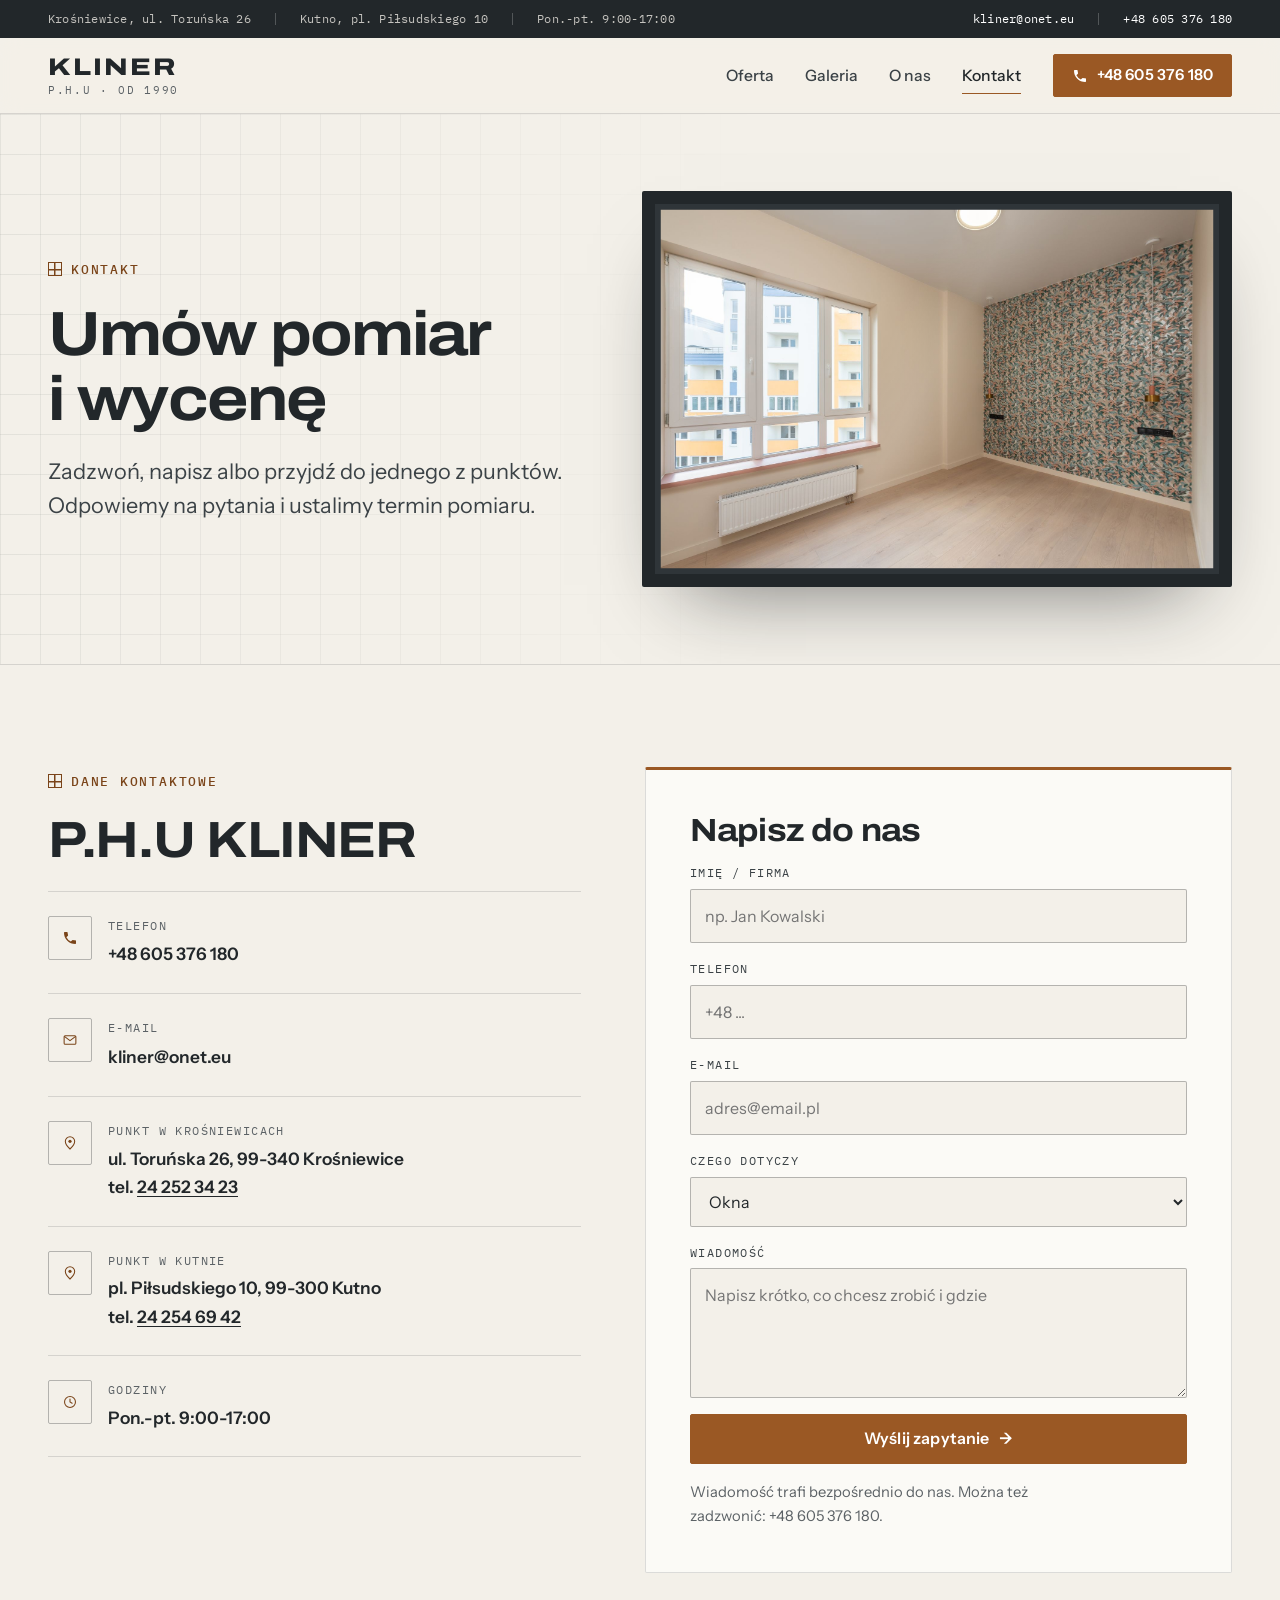
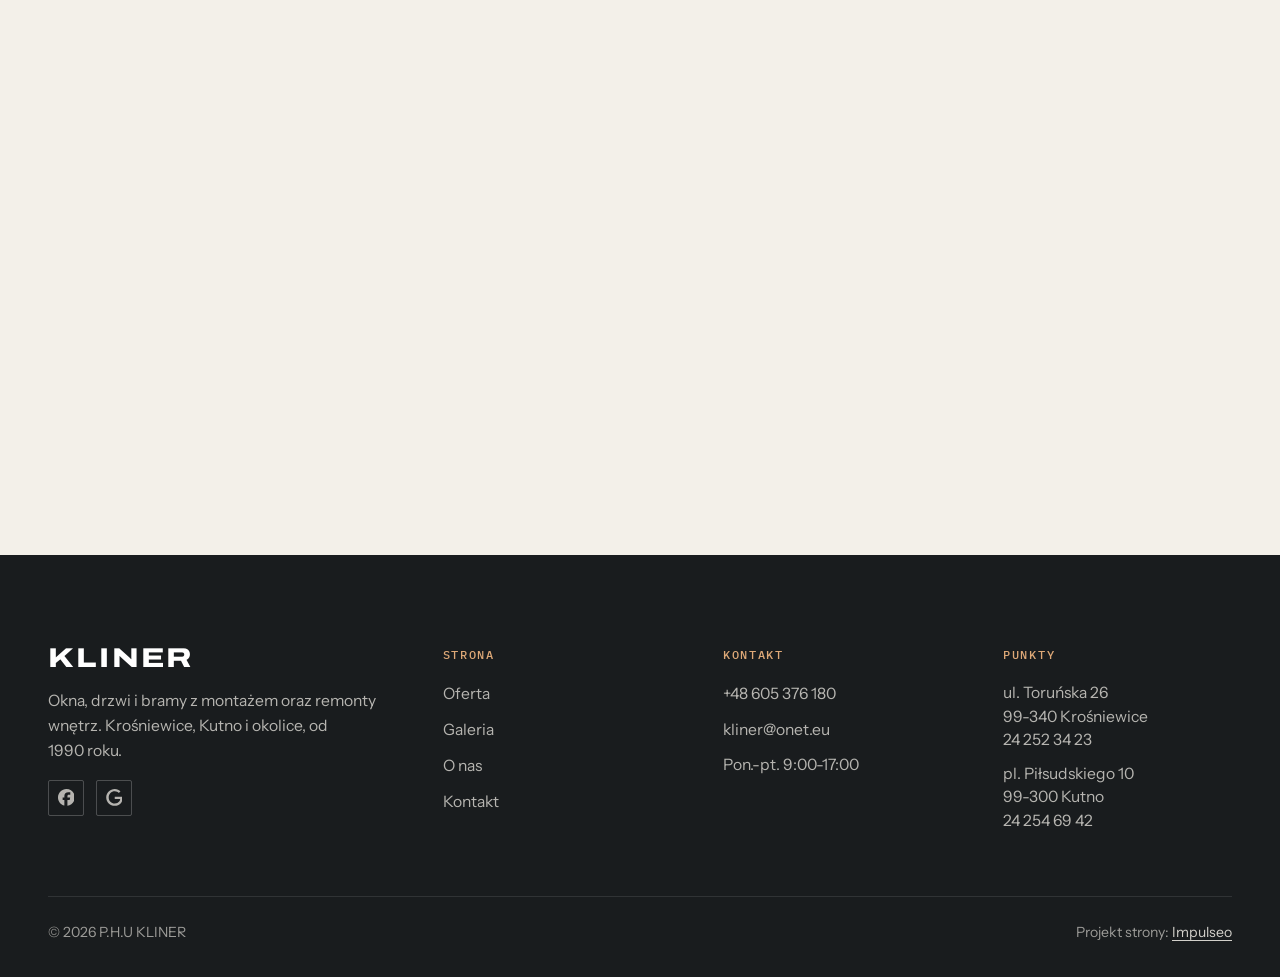
==== commit febf17a3: "[claude-edit][cmt:10b77f6d-1ddb-4ea7-9ece-c33e6fc155c1] nowy projekt wizualny RAMA: motyw okna (rama" ====
--- a/kontakt.html
+++ b/kontakt.html
@@ -3,6 +3,14 @@
 <head>
 <meta charset="UTF-8">
 <meta name="viewport" content="width=device-width, initial-scale=1.0">
+<meta name="theme-color" content="#22272A">
+<meta name="theme-color" content="#22272A">
+<meta name="theme-color" content="#22272A">
+<meta name="theme-color" content="#22272A">
+<meta name="theme-color" content="#22272A">
+<meta name="theme-color" content="#22272A">
+<meta name="theme-color" content="#22272A">
+<meta name="theme-color" content="#22272A">
 <title>Kontakt - KLINER</title>
 <meta name="description" content="Kontakt KLINER - Toruńska 26, 99-340 Krośniewice">
 <link rel="canonical" href="https://impulseo-pl.github.io/p-h-u-kliner/kontakt.html">
@@ -19,65 +27,75 @@
 <meta name="twitter:card" content="summary_large_image">
 <link rel="preconnect" href="https://fonts.googleapis.com">
 <link rel="preconnect" href="https://fonts.gstatic.com" crossorigin>
-<link href="https://fonts.googleapis.com/css2?family=Space+Grotesk:wght@500;600;700&family=DM+Sans:opsz,wght@9..40,400;9..40,500;9..40,600&display=swap" rel="stylesheet">
-<link rel="stylesheet" href="assets/styles.css?v=aef503f2">
+<link href="https://fonts.googleapis.com/css2?family=Archivo:wdth,wght@100..125,500..800&family=Instrument+Sans:wght@400..600&family=IBM+Plex+Mono:wght@400;500&display=swap" rel="stylesheet">
+<link rel="stylesheet" href="assets/styles.css?v=baac9d8d">
 </head>
 <body>
 
+<div class="topbar">
+  <div class="wrap">
+    <div class="tb-l"><span>Krośniewice, ul. Toruńska 26</span><span class="tb-sep"></span><span>Kutno, pl. Piłsudskiego 10</span><span class="tb-sep"></span><span>Pon.-pt. 9:00-17:00</span></div>
+    <div class="tb-r"><a href="mailto:kliner@onet.eu">kliner@onet.eu</a><span class="tb-sep"></span><a href="tel:+48605376180">+48 605 376 180</a></div>
+  </div>
+</div>
 <header class="nav">
   <div class="wrap nav-inner">
-    <a class="brand" href="index.html"><span class="name">KLINER</span><span class="sub">Krośniewice</span></a>
-    <nav class="nav-links">
+    <a class="brand" href="index.html" aria-label="KLINER - strona główna"><span class="name">KLINER</span><span class="sub">P.H.U&nbsp;· od 1990</span></a>
+    <nav class="nav-links" aria-label="Menu">
       <a href="oferta.html">Oferta</a>
-      <a href="realizacje.html">Realizacje</a>
-      <a href="o-nas.html">O nas</a>
-      <a href="kontakt.html" class="active" aria-current="page">Kontakt</a>
-      <a href="tel:+48605376180" class="btn btn-accent">Zadzwoń +48 605 376 180</a>
+      <a href="realizacje.html">Galeria</a>
+      <a href="o-nas.html">O&nbsp;nas</a>
+      <a href="kontakt.html" aria-current="page">Kontakt</a>
     </nav>
+    <a href="tel:+48605376180" class="btn btn-accent nav-cta" aria-label="Zadzwoń: +48 605 376 180"><svg class="ico-tel" width="16" height="16" viewBox="0 0 24 24" fill="none" aria-hidden="true"><path d="M6.6 10.8a15.5 15.5 0 0 0 6.6 6.6l2.2-2.2a1 1 0 0 1 1-.24 11.4 11.4 0 0 0 3.6.58 1 1 0 0 1 1 1V20a1 1 0 0 1-1 1A17 17 0 0 1 3 4a1 1 0 0 1 1-1h3.5a1 1 0 0 1 1 1c0 1.25.2 2.46.58 3.6a1 1 0 0 1-.25 1l-2.23 2.2Z" fill="currentColor"/></svg><span class="cta-txt">+48 605 376 180</span></a>
     <button class="nav-toggle" aria-label="Menu"><span></span><span></span><span></span></button>
   </div>
 </header>
 
 <main>
 <section class="pagehead">
-  <img src="img/g15.jpg" alt="KLINER - Zapytaj o wycenę" width="1880" height="1255" decoding="async">
-  <div class="wrap">
-    <span class="eyebrow">Kontakt</span>
-    <h1>Zapytaj o wycenę</h1>
-    <p>Odpowiemy na pytania i przygotujemy wycenę.</p>
+  <div class="wrap ph-grid">
+    <div class="ph-copy">
+      <span class="eyebrow">Kontakt</span>
+      <h1>Umów pomiar i&nbsp;wycenę</h1>
+      <p>Zadzwoń, napisz albo przyjdź do jednego z&nbsp;punktów. Odpowiemy na pytania i&nbsp;ustalimy termin pomiaru.</p>
+    </div>
+    <figure class="ph-rama"><img src="img/g4.jpg" alt="Jasny pokój z dużym oknem po remoncie" fetchpriority="high" width="1880" height="1255" decoding="async"></figure>
   </div>
 </section>
 <section>
   <div class="wrap contact-grid">
     <div class="reveal">
       <span class="eyebrow">Dane kontaktowe</span>
-      <h2 style="margin:var(--space-4) 0 var(--space-6)">KLINER</h2>
+      <h2 style="margin-top:var(--space-4)">P.H.U&nbsp;KLINER</h2>
       <div class="info-list">
         <div class="info-row"><div class="ic"><svg class="ico-tel" width="16" height="16" viewBox="0 0 24 24" fill="none" aria-hidden="true"><path d="M6.6 10.8a15.5 15.5 0 0 0 6.6 6.6l2.2-2.2a1 1 0 0 1 1-.24 11.4 11.4 0 0 0 3.6.58 1 1 0 0 1 1 1V20a1 1 0 0 1-1 1A17 17 0 0 1 3 4a1 1 0 0 1 1-1h3.5a1 1 0 0 1 1 1c0 1.25.2 2.46.58 3.6a1 1 0 0 1-.25 1l-2.23 2.2Z" fill="currentColor"/></svg></div><div><div class="lbl">Telefon</div><a class="val" href="tel:+48605376180">+48 605 376 180</a></div></div>
         <div class="info-row"><div class="ic"><svg class="ico-mail" width="16" height="16" viewBox="0 0 24 24" fill="none" aria-hidden="true"><rect x="3.2" y="5.5" width="17.6" height="13" rx="1.6" stroke="currentColor" stroke-width="1.6"/><path d="M4 7l8 6 8-6" stroke="currentColor" stroke-width="1.6" stroke-linecap="round" stroke-linejoin="round"/></svg></div><div><div class="lbl">E-mail</div><a class="val" href="mailto:kliner@onet.eu">kliner@onet.eu</a></div></div>
-        <div class="info-row"><div class="ic"><svg class="ico-pin" width="16" height="16" viewBox="0 0 24 24" fill="none" aria-hidden="true"><path d="M12 21s7-6.1 7-11.5A7 7 0 0 0 5 9.5C5 14.9 12 21 12 21Z" stroke="currentColor" stroke-width="1.6" fill="none"/><circle cx="12" cy="9.5" r="2.4" fill="currentColor"/></svg></div><div><div class="lbl">Punkt w Krośniewicach</div><div class="val">Toruńska 26, 99-340 Krośniewice<br>tel. <a href="tel:+48242523423">24 252 34 23</a></div></div></div>
-        <div class="info-row"><div class="ic"><svg class="ico-pin" width="16" height="16" viewBox="0 0 24 24" fill="none" aria-hidden="true"><path d="M12 21s7-6.1 7-11.5A7 7 0 0 0 5 9.5C5 14.9 12 21 12 21Z" stroke="currentColor" stroke-width="1.6" fill="none"/><circle cx="12" cy="9.5" r="2.4" fill="currentColor"/></svg></div><div><div class="lbl">Punkt w Kutnie</div><div class="val">plac Piłsudskiego 10, 99-300 Kutno<br>tel. <a href="tel:+48242546942">24 254 69 42</a></div></div></div>
-        <div class="info-row"><div class="ic"><svg class="ico-clock" width="16" height="16" viewBox="0 0 24 24" fill="none" aria-hidden="true"><circle cx="12" cy="12" r="8.2" stroke="currentColor" stroke-width="1.6"/><path d="M12 7.5V12l3.2 1.9" stroke="currentColor" stroke-width="1.6" stroke-linecap="round"/></svg></div><div><div class="lbl">Godziny</div><div class="val" style="font-weight:500">Pon.-pt. 9:00-17:00</div></div></div>
+        <div class="info-row"><div class="ic"><svg class="ico-pin" width="16" height="16" viewBox="0 0 24 24" fill="none" aria-hidden="true"><path d="M12 21s7-6.1 7-11.5A7 7 0 0 0 5 9.5C5 14.9 12 21 12 21Z" stroke="currentColor" stroke-width="1.6" fill="none"/><circle cx="12" cy="9.5" r="2.4" fill="currentColor"/></svg></div><div><div class="lbl">Punkt w&nbsp;Krośniewicach</div><div class="val">ul. Toruńska 26, 99-340 Krośniewice<br>tel. <a href="tel:+48242523423">24 252 34 23</a></div></div></div>
+        <div class="info-row"><div class="ic"><svg class="ico-pin" width="16" height="16" viewBox="0 0 24 24" fill="none" aria-hidden="true"><path d="M12 21s7-6.1 7-11.5A7 7 0 0 0 5 9.5C5 14.9 12 21 12 21Z" stroke="currentColor" stroke-width="1.6" fill="none"/><circle cx="12" cy="9.5" r="2.4" fill="currentColor"/></svg></div><div><div class="lbl">Punkt w&nbsp;Kutnie</div><div class="val">pl. Piłsudskiego 10, 99-300 Kutno<br>tel. <a href="tel:+48242546942">24 254 69 42</a></div></div></div>
+        <div class="info-row"><div class="ic"><svg class="ico-clock" width="16" height="16" viewBox="0 0 24 24" fill="none" aria-hidden="true"><circle cx="12" cy="12" r="8.2" stroke="currentColor" stroke-width="1.6"/><path d="M12 7.5V12l3.2 1.9" stroke="currentColor" stroke-width="1.6" stroke-linecap="round"/></svg></div><div><div class="lbl">Godziny</div><div class="val">Pon.-pt. 9:00-17:00</div></div></div>
       </div>
     </div>
     <div class="reveal">
       <form class="form" action="https://formsubmit.co/kliner@onet.eu" method="POST">
+        <h2>Napisz do nas</h2>
         <input type="hidden" name="_subject" value="Zapytanie ze strony KLINER">
         <input type="hidden" name="_captcha" value="false">
         <input type="hidden" name="_template" value="table">
         <div class="fld"><label for="name">Imię / firma</label><input id="name" name="name" type="text" placeholder="np. Jan Kowalski" required></div>
+        <div class="fld"><label for="phone">Telefon</label><input id="phone" name="phone" type="tel" placeholder="+48 ..."></div>
         <div class="fld"><label for="email">E-mail</label><input id="email" name="email" type="email" placeholder="adres@email.pl" required></div>
-        <div class="fld"><label for="phone">Telefon</label><input id="phone" name="phone" type="tel" placeholder="+48 ..."></div>
-        <div class="fld"><label for="msg">Czego dotyczy zapytanie?</label><textarea id="msg" name="message" placeholder="Napisz krótko, w czym możemy pomóc" required></textarea></div>
-        <button type="submit" class="btn btn-accent" style="width:100%;justify-content:center">Wyślij zapytanie <span class="arr">→</span></button>
-        <p class="note">Wiadomość trafi bezpośrednio do nas. Można też zadzwonić: +48 605 376 180.</p>
+        <div class="fld"><label for="temat">Czego dotyczy</label><select id="temat" name="temat"><option>Okna</option><option>Drzwi</option><option>Brama, rolety, parapety</option><option>Remont</option><option>Okna i&nbsp;remont razem</option></select></div>
+        <div class="fld"><label for="msg">Wiadomość</label><textarea id="msg" name="message" placeholder="Napisz krótko, co chcesz zrobić i gdzie" required></textarea></div>
+        <button type="submit" class="btn btn-accent" style="width:100%">Wyślij zapytanie <span class="arr">→</span></button>
+        <p class="note">Wiadomość trafi bezpośrednio do nas. Można też zadzwonić: <span class="nowrap">+48 605 376 180</span>.</p>
       </form>
     </div>
   </div>
 </section>
 <section style="padding-top:0">
   <div class="wrap reveal">
-    <iframe class="map" title="KLINER - Krośniewice" src="https://maps.google.com/maps?q=52.2622535%2C19.1686688&z=15&output=embed" loading="lazy" referrerpolicy="no-referrer-when-downgrade"></iframe>
+    <iframe class="map" title="KLINER - Krośniewice, ul. Toruńska 26" src="https://maps.google.com/maps?q=52.2622535%2C19.1686688&amp;z=15&amp;output=embed" loading="lazy" referrerpolicy="no-referrer-when-downgrade"></iframe>
   </div>
 </section>
 </main>
@@ -86,30 +104,34 @@
   <div class="wrap">
     <div class="foot-grid">
       <div class="foot-brand">
-        <div class="name">P.H.U KLINER</div>
-        <p>Wymieniamy okna i drzwi, a potem wykańczamy wnętrze, więc nie musisz szukać drugiej ekipy do ościeży i ścian. Od 1990 roku, Krośniewice i Kutno.</p>
+        <div class="name">KLINER</div>
+        <p>Okna, drzwi i&nbsp;bramy z&nbsp;montażem oraz remonty wnętrz. Krośniewice, Kutno i&nbsp;okolice, od 1990 roku.</p>
+        <div class="foot-soc">
+          <a class="soc" href="https://www.facebook.com/PHUKLINER/" target="_blank" rel="noopener" aria-label="Facebook - KLINER"><svg viewBox="0 0 24 24" aria-hidden="true" focusable="false"><path d="M9.101 23.691v-7.98H6.627v-3.667h2.474v-1.58c0-4.085 1.848-5.978 5.858-5.978.401 0 .955.042 1.468.103a8.68 8.68 0 0 1 1.141.195v3.325a8.623 8.623 0 0 0-.653-.036 26.805 26.805 0 0 0-.733-.009c-.707 0-1.259.096-1.675.309a1.686 1.686 0 0 0-.679.622c-.258.42-.374.995-.374 1.752v1.297h3.919l-.386 2.103-.287 1.564h-3.246v8.245C19.396 23.238 24 18.179 24 12.044c0-6.627-5.373-12-12-12s-12 5.373-12 12c0 5.628 3.874 10.35 9.101 11.647Z" fill="currentColor"/></svg></a>
+          <a class="soc" href="https://maps.google.com/?cid=13268947815276422806&amp;g_mp=Cidnb29nbGUubWFwcy5wbGFjZXMudjEuUGxhY2VzLlNlYXJjaFRleHQQAhgEIAA" target="_blank" rel="noopener" aria-label="Google - KLINER"><svg viewBox="0 0 24 24" aria-hidden="true" focusable="false"><path d="M12.48 10.92v3.28h7.84c-.24 1.84-.853 3.187-1.787 4.133-1.147 1.147-2.933 2.4-6.053 2.4-4.827 0-8.6-3.893-8.6-8.72s3.773-8.72 8.6-8.72c2.6 0 4.507 1.027 5.907 2.347l2.307-2.307C18.747 1.44 16.133 0 12.48 0 5.867 0 .307 5.387.307 12s5.56 12 12.173 12c3.573 0 6.267-1.173 8.373-3.36 2.16-2.16 2.84-5.213 2.84-7.667 0-.76-.053-1.467-.173-2.053H12.48z" fill="currentColor"/></svg></a>
+        </div>
       </div>
       <div class="foot-col">
-        <h4>Nawigacja</h4>
+        <h4>Strona</h4>
         <a href="oferta.html">Oferta</a>
-        <a href="realizacje.html">Realizacje</a>
-        <a href="o-nas.html">O nas</a>
+        <a href="realizacje.html">Galeria</a>
+        <a href="o-nas.html">O&nbsp;nas</a>
         <a href="kontakt.html">Kontakt</a>
       </div>
       <div class="foot-col">
         <h4>Kontakt</h4>
         <a href="tel:+48605376180">+48 605 376 180</a>
         <a href="mailto:kliner@onet.eu">kliner@onet.eu</a>
-        <p>Toruńska 26, 99-340 Krośniewice</p>
-        <a href="https://maps.google.com/?cid=13268947815276422806&g_mp=Cidnb29nbGUubWFwcy5wbGFjZXMudjEuUGxhY2VzLlNlYXJjaFRleHQQAhgEIAA" target="_blank" rel="noopener">Jak dojechać →</a>
-      <div class="foot-soc">
-        <a class="soc" href="https://www.facebook.com/PHUKLINER/" target="_blank" rel="noopener" aria-label="Facebook - KLINER"><svg viewBox="0 0 24 24" aria-hidden="true" focusable="false"><path d="M9.101 23.691v-7.98H6.627v-3.667h2.474v-1.58c0-4.085 1.848-5.978 5.858-5.978.401 0 .955.042 1.468.103a8.68 8.68 0 0 1 1.141.195v3.325a8.623 8.623 0 0 0-.653-.036 26.805 26.805 0 0 0-.733-.009c-.707 0-1.259.096-1.675.309a1.686 1.686 0 0 0-.679.622c-.258.42-.374.995-.374 1.752v1.297h3.919l-.386 2.103-.287 1.564h-3.246v8.245C19.396 23.238 24 18.179 24 12.044c0-6.627-5.373-12-12-12s-12 5.373-12 12c0 5.628 3.874 10.35 9.101 11.647Z" fill="currentColor"/></svg></a>
-        <a class="soc" href="https://maps.google.com/?cid=13268947815276422806&g_mp=Cidnb29nbGUubWFwcy5wbGFjZXMudjEuUGxhY2VzLlNlYXJjaFRleHQQAhgEIAA" target="_blank" rel="noopener" aria-label="Google - KLINER"><svg viewBox="0 0 24 24" aria-hidden="true" focusable="false"><path d="M12.48 10.92v3.28h7.84c-.24 1.84-.853 3.187-1.787 4.133-1.147 1.147-2.933 2.4-6.053 2.4-4.827 0-8.6-3.893-8.6-8.72s3.773-8.72 8.6-8.72c2.6 0 4.507 1.027 5.907 2.347l2.307-2.307C18.747 1.44 16.133 0 12.48 0 5.867 0 .307 5.387.307 12s5.56 12 12.173 12c3.573 0 6.267-1.173 8.373-3.36 2.16-2.16 2.84-5.213 2.84-7.667 0-.76-.053-1.467-.173-2.053H12.48z" fill="currentColor"/></svg></a>
+        <p>Pon.-pt. 9:00-17:00</p>
       </div>
+      <div class="foot-col">
+        <h4>Punkty</h4>
+        <p>ul. Toruńska 26<br>99-340 Krośniewice<br><a href="tel:+48242523423">24 252 34 23</a></p>
+        <p>pl. Piłsudskiego 10<br>99-300 Kutno<br><a href="tel:+48242546942">24 254 69 42</a></p>
       </div>
     </div>
     <div class="foot-bot">
-      <span>© 2026 P.H.U KLINER</span>
+      <span>© 2026 P.H.U&nbsp;KLINER</span>
       <span>Projekt strony: <a class="foot-credit" href="https://impulseo.pl" target="_blank" rel="noopener">Impulseo</a></span>
     </div>
   </div>
--- a/assets/styles.css
+++ b/assets/styles.css
@@ -1,987 +1,560 @@
 /* ============================================================
-   STOLBASZ — premium, architektoniczny B2B fit-out
-   Jasna paleta, zero brązu. System wg premium-web-craft.
+   P.H.U KLINER - projekt „RAMA" (01.10.2026)
+   Motyw: okno. Paleta wzięta z najpopularniejszych kolorów stolarki:
+   antracyt (rama), ciepła biel (ściana), złoty dąb (akcent).
+   Nagłówki: Archivo (poszerzone), tekst: Instrument Sans, etykiety: IBM Plex Mono.
    Projekt strony: Impulseo (impulseo.pl)
    ============================================================ */
 
 :root{
-  /* PALETA — jasna, architektoniczna, chłodna */
-  --paper:#F4F6F8;          /* główne tło */
-  --paper-2:#E7EBEF;        /* sekcje alternatywne (chłodny jasny szary) */
-  --paper-3:#E7EBEF;        /* delikatne wypełnienia */
-  --ink:#15212E;            /* tekst główny — chłodny grafit */
-  --ink-soft:#243443;       /* nagłówki drugorzędne */
-  --muted:#6B7785;          /* tekst poboczny */
-  --line:rgba(21,33,46,.12);/* hairline */
-  --accent:#E8A317;         /* stonowany petrol-slate — jedyny akcent */
-  --accent-d:#C9870C;
-  --accent-soft:rgba(232,163,23,.10);
-  --dark:#15212E;           /* sekcje ciemne (stopka/CTA) */
-
-  /* HOVER ZDJĘĆ — JEDEN standard dla całego silnika (decyzja K. 04.08.2026, artefakt z wariantami).
-     AKTUALNE (K.+Szymon 09.08.2026, wybór z artefaktu 6 wariantów): zoom 1.05 przy 1.4s -
-     przy tak długim czasie mocniejszy kadr NIE skacze, tylko „oddycha". Poprzedni standard
-     (1.02 / .55s z 04.08) odbierany jako dynamiczny i szybki.
-     Spoczynek lekko przygaszony, ale TYLKO tam, gdzie jest mysz (@media hover:hover) —
-     na telefonie zdjęcia zostają w pełnej jasności. */
-  --img-zoom:1.05;                   /* K.+Szymon 09.08: wariant F z artefaktu porównawczego */
-  --img-rest:brightness(.95) saturate(.99);
-  --img-hot:brightness(1.06) saturate(1.05);
-  --img-dur:1.4s;                    /* K.+Szymon 09.08 (wariant F): powoli = elegancko */
-  --img-ease:cubic-bezier(.16,.84,.44,1);  /* miękki ogon, efekt „oddychania" */
-
-  /* ODSTĘPY — skala 4/8 */
+  --paper:#F3F0E9;
+  --paper-2:#EAE5DA;
+  --paper-3:#DED7C8;
+  --white:#FBFAF6;
+  --ink:#22272A;
+  --ink-soft:#3B4246;
+  --muted:#5C6266;
+  --line:rgba(34,39,42,.14);
+  --line-strong:rgba(34,39,42,.30);
+  --accent:#9A5824;
+  --accent-d:#7A4419;
+  --accent-soft:rgba(154,88,36,.16);
+  --accent-text:#7A4419;
+  --accent-light:#DDA877;
+  --dark:#22272A;
+  --dark-2:#191C1E;
+
+  --img-zoom:1.05;
+  --img-rest:brightness(.96) saturate(.98);
+  --img-hot:brightness(1.05) saturate(1.04);
+  --img-dur:1.4s;
+  --img-ease:cubic-bezier(.16,.84,.44,1);
+
   --space-1:4px; --space-2:8px; --space-3:12px; --space-4:16px; --space-5:24px;
   --space-6:32px; --space-7:48px; --space-8:64px; --space-9:96px; --space-10:128px;
 
-  /* TYPOGRAFIA — fluid clamp() (skala podbita 16.07.2026: większe, czytelniejsze litery — uwaga Adama) */
   --text-sm:clamp(.9rem,.87rem + .12vw,1rem);
-  --text-base:clamp(1.08rem,1.04rem + .18vw,1.2rem);
-  --text-lg:clamp(1.24rem,1.15rem + .34vw,1.44rem);
-  --text-h3:clamp(1.34rem,1.22rem + .55vw,1.66rem);
-  --text-h2:clamp(2.1rem,1.66rem + 2.1vw,3.1rem);
-  --text-h1:clamp(2.9rem,2.1rem + 4vw,5.1rem);
-
-  /* PROMIENIE — architektoniczne, raczej ostre */
-  --r-sm:3px; --r-md:6px; --r-lg:10px;
-
-  /* RUCH */
+  --text-base:clamp(1.05rem,1.02rem + .16vw,1.16rem);
+  --text-lg:clamp(1.18rem,1.1rem + .32vw,1.36rem);
+  --text-h3:clamp(1.3rem,1.18rem + .5vw,1.6rem);
+  --text-h2:clamp(2rem,1.5rem + 2.1vw,3.2rem);
+  --text-h1:clamp(2.5rem,1.6rem + 3.6vw,4.6rem);
+
+  --r-sm:2px; --r-md:4px; --r-lg:6px;
   --ease:cubic-bezier(.25,.46,.45,.94); --dur:.24s;
-
-  /* CIENIE — miękkie, warstwowe */
-  --sh-sm:0 1px 2px rgba(16,24,32,.04), 0 2px 8px rgba(16,24,32,.05);
-  --sh-md:0 2px 6px rgba(16,24,32,.05), 0 12px 28px -8px rgba(16,24,32,.12);
-  --sh-lg:0 6px 14px rgba(16,24,32,.07), 0 26px 56px -18px rgba(16,24,32,.22);
-
+  --sh-sm:0 1px 2px rgba(20,22,24,.05),0 2px 8px rgba(20,22,24,.06);
+  --sh-md:0 2px 6px rgba(20,22,24,.06),0 14px 30px -10px rgba(20,22,24,.18);
+  --sh-lg:0 40px 80px -42px rgba(20,22,24,.6);
   --hairline:1px solid var(--line);
 
-  --font-display:'Space Grotesk','Inter',sans-serif;
-  --font-body:'DM Sans','Inter',sans-serif;
+  --font-display:'Archivo','Helvetica Neue',Arial,sans-serif;
+  --font-body:'Instrument Sans','Helvetica Neue',Arial,sans-serif;
+  --font-mono:'IBM Plex Mono',ui-monospace,Menlo,monospace;
+
+  --nav-h:76px;
+  --rama:clamp(10px,1.05vw,15px);
+  --miara:56ch;
 }
 
 *{box-sizing:border-box;margin:0;padding:0}
-html{scroll-behavior:smooth}
+html{scroll-behavior:smooth;scroll-padding-top:90px}
 body{
-  font-family:var(--font-body);
-  font-size:var(--text-base);
-  line-height:1.65;
-  color:var(--ink);
-  background:var(--paper);
-  -webkit-font-smoothing:antialiased;
-  text-rendering:optimizeLegibility;
-}
-img{max-width:100%;height:auto;display:block}  /* height:auto = width/height z atrybutów trzyma proporcje (TOP#12) */
+  font-family:var(--font-body);font-size:var(--text-base);line-height:1.65;
+  color:var(--ink);background:var(--paper);
+  -webkit-font-smoothing:antialiased;text-rendering:optimizeLegibility;
+  overflow-x:clip;
+}
+img{max-width:100%;height:auto;display:block}
 a{color:inherit;text-decoration:none}
-
-.wrap{width:min(92%,1180px);margin-inline:auto}
-section{padding-block:clamp(52px,6.5vw,96px)}
-
-h1,h2,h3{font-family:var(--font-display);font-weight:700;line-height:1.08;letter-spacing:-.02em;color:var(--ink)}
-h1{font-size:var(--text-h1);letter-spacing:-.035em}
+main{display:block}
+:focus-visible{outline:2px solid var(--accent-text);outline-offset:3px}
+
+.wrap{width:min(100% - 2*clamp(20px,4vw,48px),1240px);margin-inline:auto}
+section{padding-block:clamp(64px,8vw,120px)}
+
+h1,h2,h3{font-family:var(--font-display);font-stretch:112%;font-weight:700;line-height:1.04;letter-spacing:-.02em;color:var(--ink)}
+h1{font-size:var(--text-h1);letter-spacing:-.03em}
 h2{font-size:var(--text-h2);letter-spacing:-.025em}
-h3{font-size:var(--text-h3)}
-/* MIARA — długość wiersza. WCAG 2.2 SC 1.4.8: max 80 znaków; Butterick: 45–90.
-   68ch daje realnie 72–78 znaków polskiego tekstu, czyli z zapasem pod granicą.
-   Wcześniej limit miał TYLKO <p> — <li>, <blockquote> i <dd> nie miały żadnego,
-   i to jedyny powód, dla którego 23 bloki na dwóch oddanych stronach jadą po
-   83–106 znaków w wierszu (pomiar 07.08.2026, bramka `miara`).
-   ⚠️ Listy i definicje ograniczamy TYLKO bez klasy: `ul`/`ol` z klasą to u nas
-   układ (siatki kafli, menu), a nie tekst ciągły — tam miarę wyznacza układ. */
-/* 60ch, nie 68ch (K. 10.08): po zmianie fontów na węższe kroje (DM Sans i spółka)
-   w 68ch mieściło się ~90 znaków - bramka pikselowa słusznie zgłaszała przekroczenie
-   granicy 80. Pomiar na żywej przeglądarce: 60ch = 90 znaków, 53ch = ~78 znaków, czyli normę WCAG 1.4.8. */
-:root{ --miara:53ch }
+h3{font-size:var(--text-h3);font-stretch:106%;line-height:1.15}
+h1,h2,h3,.lead{text-wrap:balance}
+p,li,blockquote,dd{text-wrap:pretty}
 p{max-width:min(100%,var(--miara))}
-blockquote,
-ul:not([class])>li, ol:not([class])>li,
-dl:not([class])>dd{max-width:min(100%,var(--miara))}
-
-/* ⚠️ Świadomie BEZ wyjątku `.tile p,.card p,.svc p{max-width:none}`, choć nasuwa się sam:
-   te akapity BYŁY już ograniczone (stare `p{max-width:65ch}`), więc „wyjątek" nie odblokowałby
-   niczego nowego — tylko ROZLUŹNIŁ stan sprzed zmiany na wszystkich demach naraz.
-   `figcaption` żadna z reguł wyżej nie dotyczy, więc też nie potrzebuje zwolnienia. */
-
-/* ŁAMANIE. `balance` wyrównuje długości wierszy w nagłówku, `pretty` pilnuje ostatniego
-   wiersza akapitu, żeby nie został w nim jeden wyraz. Obsługiwane od Chrome 117 /
-   Safari 17.5; starsze przeglądarki po prostu ignorują tę własność.
-   `text-wrap:pretty` nie występowało dotąd ANI RAZ w silniku ani w repo klientów. */
-h1,h2,h3,.lead,.lede{text-wrap:balance}
-p,li,blockquote,dd{text-wrap:pretty}
-
+blockquote,ul:not([class])>li,ol:not([class])>li{max-width:min(100%,var(--miara))}
+.lead{font-size:var(--text-lg);line-height:1.55;color:var(--ink-soft)}
+.muted{color:var(--muted)}
+
+/* etykieta techniczna: mono + znak okna (kwadrat z krzyżem) - motyw całej strony */
 .eyebrow{
-  font-family:var(--font-body);
-  font-size:var(--text-sm);
-  font-weight:600;
-  letter-spacing:.18em;
-  text-transform:uppercase;
-  color:var(--accent);
-  display:inline-flex;align-items:center;gap:var(--space-3);
-}
-/* flex:none + margin-top = kreska trzyma się PIERWSZEJ linii. Wcześniej align-items:center
-   centrowało ją względem całego bloku i przy zawinięciu (długi kicker typu
-   „…WNĘTRZ · LESZNO · OD 2019") druga linia lądowała z brzydkim wcięciem. */
-.eyebrow{align-items:flex-start}
-.eyebrow>*,.eyebrow{text-wrap:balance}   /* dlugi kicker lamal sie na sierote typu samo „2019" w drugiej linii */
-.eyebrow::before{content:"";width:28px;height:1px;background:var(--accent);display:inline-block;flex:none;margin-top:.62em}
-
-.muted{color:var(--muted)}
-.lead{font-size:var(--text-lg);line-height:1.55;color:var(--ink-soft);max-width:50ch}
-
-/* ---------- BUTTONS ---------- */
+  display:inline-flex;align-items:center;gap:.7em;
+  font-family:var(--font-mono);font-size:.8rem;font-weight:500;
+  letter-spacing:.14em;text-transform:uppercase;color:var(--accent-text);
+}
+.eyebrow::before{
+  content:"";flex:none;width:12px;height:12px;border:1.5px solid currentColor;
+  background:
+    linear-gradient(currentColor,currentColor) center/1.5px 100% no-repeat,
+    linear-gradient(currentColor,currentColor) center/100% 1.5px no-repeat;
+}
+.head{margin-bottom:clamp(36px,4.5vw,64px);max-width:44rem}
+.head h2{margin-top:var(--space-4)}
+.head p{margin-top:var(--space-4);color:var(--muted);font-size:var(--text-lg);line-height:1.55}
+.head.center{text-align:center;margin-inline:auto}
+.head.center p{margin-inline:auto}
+
+/* ---------- PRZYCISKI ---------- */
 .btn{
-  display:inline-flex;align-items:center;gap:var(--space-2);
-  font-weight:600;font-size:var(--text-sm);letter-spacing:.02em;
-  padding:var(--space-4) var(--space-6);
-  border-radius:var(--r-sm);
-  transition:transform var(--dur) var(--ease),box-shadow var(--dur) var(--ease),background var(--dur) var(--ease);
-  cursor:pointer;border:1px solid transparent;
-}
-.btn-accent{background:var(--accent);color:#fff;box-shadow:var(--sh-sm)}
-.btn-accent:hover{background:var(--accent-d);transform:translateY(-2px);box-shadow:var(--sh-md)}
-.btn-accent:active{transform:translateY(0);box-shadow:var(--sh-sm)}
-.btn-ghost{background:transparent;color:var(--ink);border-color:var(--line)}
-.btn-ghost:hover{border-color:var(--accent);color:var(--accent);transform:translateY(-2px)}
-.btn-light{background:#fff;color:var(--ink);box-shadow:var(--sh-sm)}
-.btn-light:hover{transform:translateY(-2px);box-shadow:var(--sh-md)}
-.btn .arr{transition:transform var(--dur) var(--ease)}
-.btn:hover .arr{transform:translateX(4px)}
-
-/* ---------- NAV ---------- */
+  display:inline-flex;align-items:center;justify-content:center;gap:.6em;
+  padding:15px 24px;border-radius:var(--r-sm);border:1.5px solid transparent;
+  font-family:var(--font-body);font-weight:600;font-size:1rem;line-height:1.1;letter-spacing:.01em;
+  cursor:pointer;white-space:nowrap;
+}
+.btn .arr{display:inline-block}
+.btn-accent{background:var(--accent);border-color:var(--accent);color:#fff}
+.btn-line{background:transparent;border-color:var(--line-strong);color:var(--ink)}
+.btn-light{background:var(--paper);border-color:var(--paper);color:var(--ink)}
+.btn-ghost-cta{background:transparent;border-color:rgba(255,255,255,.4);color:#fff}
+.ico-tel{flex:none}
+
+/* ---------- PASEK GÓRNY (adresy, godziny) ---------- */
+.topbar{background:var(--dark);color:rgba(243,240,233,.78);font-family:var(--font-mono);font-size:.76rem;letter-spacing:.02em}
+.topbar .wrap{display:flex;align-items:center;justify-content:space-between;gap:var(--space-5);min-height:38px}
+.topbar .tb-l,.topbar .tb-r{display:flex;align-items:center;gap:var(--space-5)}
+.topbar a{color:#fff}
+.topbar a:hover{color:var(--accent-light)}
+.topbar .tb-sep{width:1px;height:12px;background:rgba(255,255,255,.22)}
+@media(max-width:980px){.topbar{display:none}}
+
+/* ---------- NAWIGACJA ---------- */
 .nav{
-  position:sticky;top:0;z-index:50;
-  background:color-mix(in srgb,var(--paper) 88%,transparent);
-  backdrop-filter:saturate(140%) blur(10px);
-  border-bottom:var(--hairline);
-}
-.nav-inner{display:flex;align-items:center;justify-content:space-between;gap:var(--space-5);height:72px}
-/* ANTY-NACHODZENIE (K. 05.08.2026): długa nazwa firmy + przycisk z pełnym numerem nie mieściły się w pasku
-   i flex ściskał linki PONIŻEJ ich treści - "Kontakt" wchodził na ramkę "Zadzwoń +48 ...". Teraz ustępuje
-   nazwa marki (skrót wielokropkiem), a menu i przycisk nigdy się nie kurczą ani nie zachodzą na siebie. */
-.brand{display:flex;flex-direction:column;line-height:1;min-width:0;flex:0 1 auto}
-.brand .name{font-family:var(--font-display);font-weight:800;font-size:1.35rem;letter-spacing:.04em;white-space:nowrap;overflow:hidden;text-overflow:ellipsis}
-.brand .sub{font-size:.62rem;letter-spacing:.34em;text-transform:uppercase;color:var(--muted);margin-top:5px;white-space:nowrap;overflow:hidden;text-overflow:ellipsis}
-.nav-links{display:flex;align-items:center;gap:var(--space-6);flex:0 0 auto}
-.nav-links a{font-size:var(--text-sm);font-weight:500;color:var(--ink-soft);position:relative;padding-block:4px;white-space:nowrap;transition:color var(--dur) var(--ease)}
-.nav-links a::after{content:"";position:absolute;left:0;bottom:0;width:0;height:1.5px;background:var(--accent);transition:width var(--dur) var(--ease)}
-.nav-links a:hover,.nav-links a.active{color:var(--ink)}
-.nav-links a:hover::after,.nav-links a.active::after{width:100%}
-.nav-links .btn{padding:var(--space-2) var(--space-5)}
-/* przyciski w nav: właściwy kolor (przebij .nav-links a) + bez podkreślenia */
-.nav-links a.btn-accent{color:#fff}
-.nav-links a.btn-ghost,.nav-links a.btn-light{color:var(--ink)}
-/* CTA w pasku: NIE podkreślenie spod linków menu, ale ten sam przelatujący błysk,
-   co na wszystkich innych przyciskach (zgłoszenie K. 13.08.2026 - „na hero jest efekt
-   światła przechodzącego przez przycisk, na navbarze go nie ma, a mają być identyczne").
-   Reguła `.nav-links a::after` jest silniejsza od `.btn::after`, więc trzeba jej
-   geometrię wyzerować i wpisać połysk z nazwy - samo `display:none` gasiło efekt. */
-.nav-links a.btn::after{
-  display:block;content:"";position:absolute;inset:0;z-index:-1;pointer-events:none;
-  width:auto;height:auto;border-radius:inherit;   /* kasuje geometrię podkreślenia (width:0;height:1.5px) */
-  background:linear-gradient(100deg,transparent 32%,rgba(255,255,255,.20) 50%,transparent 68%);
-  translate:-120% 0}
-@media (prefers-reduced-motion:no-preference){
-  .nav-links a.btn:hover::after{translate:120% 0;transition:translate .75s var(--mt-ease,cubic-bezier(.16,.84,.44,1))}
-}
-.nav-toggle{display:none;background:none;border:none;cursor:pointer;flex-direction:column;gap:5px;padding:8px}
-.nav-toggle span{width:24px;height:2px;background:var(--ink);transition:var(--dur)}
-/* Ciasny zakres MIĘDZY menu mobilnym a pełnym pulpitem: zbijamy odstępy i nazwę marki,
-   żeby wszystko zmieściło się naturalnie, zanim w ogóle dojdzie do skracania wielokropkiem. */
-@media(max-width:1280px) and (min-width:921px){
-  .nav-links{gap:var(--space-4)}
-  .nav-links .btn{padding:var(--space-2) var(--space-4)}
-  .brand .name{font-size:1.15rem}
-}
-
-/* ---------- HERO (split) ---------- */
-.hero{position:relative;overflow:hidden;border-bottom:var(--hairline)}
-.hero-grid{display:grid;grid-template-columns:1.05fr .95fr;gap:clamp(24px,4vw,60px);align-items:center;
-  padding-block:clamp(36px,4.5vw,64px)}
-.hero-copy .eyebrow{margin-bottom:var(--space-5)}
-.hero-copy h1{margin-bottom:var(--space-5)}
-.hero-copy .lead{margin-bottom:var(--space-7)}
-.hero-actions{display:flex;flex-wrap:wrap;gap:var(--space-4)}
-.hero-art{position:relative;aspect-ratio:4/3;border-radius:var(--r-lg);overflow:hidden;box-shadow:var(--sh-lg)}
-.hero-art img{width:100%;height:100%;object-fit:cover}
-.hero-art::after{content:"";position:absolute;inset:0;background:linear-gradient(180deg,transparent 55%,rgba(18,24,28,.28))}
-.hero-badge{position:absolute;left:var(--space-5);bottom:var(--space-5);z-index:2;
-  background:rgba(252,252,251,.94);backdrop-filter:blur(4px);
-  border-radius:var(--r-md);padding:var(--space-4) var(--space-5);box-shadow:var(--sh-md);max-width:78%}
-.hero-badge strong{display:block;font-family:var(--font-display);font-size:1rem;letter-spacing:-.01em}
-.hero-badge span{font-size:var(--text-sm);color:var(--muted)}
-
-/* ---------- HERO duży / kinowy (strona główna) ---------- */
-.hero-cine{position:relative;min-height:clamp(560px,82vh,840px);min-height:clamp(560px,82svh,840px);display:flex;align-items:center;overflow:hidden;border-bottom:var(--hairline)}
-.hero-cine>img{position:absolute;inset:0;width:100%;height:100%;object-fit:cover;z-index:0}
-.hero-cine::after{content:"";position:absolute;inset:0;z-index:1;
-  background:linear-gradient(95deg,rgba(13,18,23,.86) 0%,rgba(13,18,23,.64) 32%,rgba(13,18,23,.24) 62%,rgba(13,18,23,.04) 100%)}
-.hero-cine .wrap{position:relative;z-index:2;padding-block:var(--space-8)}
-.hero-cine .hero-copy{max-width:660px}
-.hero-cine .eyebrow{color:#fff;margin-bottom:var(--space-5)}
-.hero-cine .eyebrow::before{background:#fff}
-.hero-cine h1{color:#fff;margin-bottom:var(--space-5);font-size:clamp(2.9rem,2rem + 4.4vw,5.2rem);text-wrap:balance}
-.hero-cine .lead{color:rgba(255,255,255,.92);max-width:48ch;margin-bottom:var(--space-7)}
-.hero-cine .hero-actions{display:flex;flex-wrap:wrap;gap:var(--space-4)}
-/* NISKIE OKNO (laptop z dokiem i paskami przeglądarki ma ~700-780 px wysokości widoku):
-   H1 do 5.2rem + długi lead nie mieściły się i przyciski wypadały POD krawędź ekranu -
-   klient widział stronę bez ani jednego CTA. Skalujemy w dół, zamiast przycinać treść. */
-@media(min-width:821px) and (max-height:820px){
-  .hero-cine{min-height:clamp(520px,94svh,780px)}
-  .hero-cine .wrap{padding-block:var(--space-6)}
-  .hero-cine h1{font-size:clamp(2.2rem,1.5rem + 2.6vw,3.6rem);margin-bottom:var(--space-4)}
-  .hero-cine .eyebrow{margin-bottom:var(--space-4)}
-  .hero-cine .lead{margin-bottom:var(--space-5);max-width:44ch}
-}
-@media(max-width:680px){
-  .hero-cine{min-height:clamp(520px,76vh,640px);min-height:clamp(520px,76svh,640px);align-items:flex-end}
-  .hero-cine::after{background:linear-gradient(0deg,rgba(13,18,23,.9) 6%,rgba(13,18,23,.45) 55%,rgba(13,18,23,.25) 100%)}
-  .hero-cine .wrap{padding-bottom:var(--space-9)}
-  /* TELEFON (~90% oglądających): lead potrafił zająć 8 linii i zepchnąć CTA poza pierwszy ekran.
-     Zwężamy interlinię i skalę - treści nie ucinamy, bo to ona sprzedaje. */
-  .hero-cine .lead{font-size:.98rem;line-height:1.5;margin-bottom:var(--space-5)}
-  .hero-cine .eyebrow{font-size:.72rem;letter-spacing:.13em;margin-bottom:var(--space-4)}
-  .hero-cine .eyebrow::before{width:20px}
-  .hero-cine h1{margin-bottom:var(--space-4)}
-}
-
-/* full-bleed hero variant (podstrony) */
-.pagehead{position:relative;min-height:46vh;min-height:46svh;display:flex;align-items:flex-end;overflow:hidden;border-bottom:var(--hairline)}
-.pagehead img{position:absolute;inset:0;width:100%;height:100%;object-fit:cover}
-/* 10.08.2026 (decyzja K.): mocniejsze przyciemnienie + cień pod tekstem. Bramka mierzyła na
-   nagłówkach podstron 3,38-3,43:1 przy wymaganych 4,5 — jasne zdjęcie (hala, śnieg, niebo)
-   podchodziło pod biały tekst. Zdjęcia klientów są różne, więc kontrast musi dawać WARSTWA,
-   a nie szczęśliwy dobór kadru. */
-.pagehead::after{content:"";position:absolute;inset:0;background:linear-gradient(180deg,rgba(18,24,28,.40),rgba(18,24,28,.76))}
-.pagehead .wrap{position:relative;z-index:2;padding-block:var(--space-9);color:#fff}
-.pagehead h1{color:#fff;max-width:18ch;text-shadow:0 2px 16px rgba(0,0,0,.55)}
-.pagehead .eyebrow{color:#fff}
-.pagehead .eyebrow::before{background:#fff}
-.pagehead p{color:rgba(255,255,255,.92);margin-top:var(--space-4);max-width:54ch;text-shadow:0 1px 12px rgba(0,0,0,.5)}
-
-/* ---------- STRIP (pasek skrótów / liczby) ---------- */
-.strip{background:var(--dark);color:#fff}
-/* PASEK HASEŁ — standard 04.08.2026 (decyzja K.): 5 haseł w JEDNYM rzędzie, tekst WYŚRODKOWANY,
-   węższe marginesy boczne niż reszta strony (pasek ma iść szerzej), równe wysokości kolumn. */
-.strip .wrap{width:min(96%,1440px);display:grid;grid-template-columns:repeat(5,1fr);
-  gap:var(--space-5);padding-block:var(--space-7);align-items:stretch}
-.strip .item .k{font-family:var(--font-display);font-size:clamp(1.05rem,.82rem + .85vw,1.55rem);
-  font-weight:800;letter-spacing:-.02em;color:#fff;line-height:1.18;text-wrap:balance}
-.strip .item .v{font-size:var(--text-sm);color:rgba(255,255,255,.66);margin-top:var(--space-2);line-height:1.4}
-.strip .item{border-left:2px solid var(--accent);padding-inline:var(--space-4);
-  text-align:center;display:flex;flex-direction:column;justify-content:center}
-/* liczba kolumn = liczba haseł, żeby ostatnie nie zostawało samo w drugim rzędzie.
-   Klasę n-N nadaje multipage.py; domyślnie (bez klasy) pasek jest 5-kolumnowy. */
-.strip.n-2 .wrap{grid-template-columns:repeat(2,1fr)}
-.strip.n-3 .wrap{grid-template-columns:repeat(3,1fr)}
-.strip.n-4 .wrap{grid-template-columns:repeat(4,1fr);gap:var(--space-6)}
-.strip.n-4 .item .k{font-size:clamp(1.3rem,1rem + 1.1vw,2rem)}
-.strip.n-6 .wrap{grid-template-columns:repeat(6,1fr);gap:var(--space-4)}
-.strip.n-6 .item .k{font-size:clamp(.98rem,.8rem + .7vw,1.35rem)}
-/* równe łamanie: zamiast "długa linia + jedno słowo" obie linie zbliżonej długości */
-.strip .item .k{text-wrap:balance}
-
-/* ---------- SECTION HEAD ---------- */
-.head{max-width:48rem;margin-bottom:var(--space-8)}
-.head.center{margin-inline:auto;text-align:center}
-.head .eyebrow{margin-bottom:var(--space-4)}
-.head h2{margin-bottom:var(--space-4)}
-.head p{color:var(--muted);font-size:var(--text-lg);line-height:1.55}
-.head.center p{margin-inline:auto}
-
-/* ---------- INTRO SPLIT ---------- */
-.split{display:grid;grid-template-columns:.92fr 1.08fr;gap:clamp(28px,5vw,80px);align-items:center}
-.split.rev{grid-template-columns:1.08fr .92fr}
-.split.rev .split-art{order:-1}
-.split-art{position:relative;aspect-ratio:5/4;border-radius:var(--r-lg);overflow:hidden;box-shadow:var(--sh-lg)}
-.split-art img{width:100%;height:100%;object-fit:cover}
-.split-copy h2{margin-bottom:var(--space-5)}
-.split-copy p+p{margin-top:var(--space-4)}
-.split-copy .btn{margin-top:var(--space-6)}
-
-/* ---------- SERVICES (zakres) ---------- */
-.svc-grid{display:grid;grid-template-columns:repeat(auto-fit,minmax(280px,1fr));gap:var(--space-5)}
-.svc{background:#fff;border:var(--hairline);border-radius:var(--r-md);padding:var(--space-7) var(--space-6);
-  transition:transform var(--dur) var(--ease),box-shadow var(--dur) var(--ease),border-color var(--dur) var(--ease);
-  position:relative;overflow:hidden}
-.svc::before{content:"";position:absolute;left:0;top:0;width:3px;height:0;background:var(--accent);transition:height var(--dur) var(--ease)}
-.svc:hover{transform:translateY(-4px);box-shadow:var(--sh-md);border-color:transparent}
-.svc:hover::before{height:100%}
-.svc .ic{font-family:var(--font-display);font-size:.8rem;font-weight:700;letter-spacing:.12em;color:var(--accent);margin-bottom:var(--space-4)}
-.svc h3{margin-bottom:var(--space-3);font-size:1.22rem}
-.svc p{color:var(--muted);font-size:var(--text-base);line-height:1.6}
-
-/* big detailed service rows */
-.svc-row{display:grid;grid-template-columns:.8fr 1.2fr;gap:clamp(20px,4vw,60px);align-items:center;padding-block:var(--space-8)}
-.svc-row+.svc-row{border-top:var(--hairline)}
-.svc-row.rev{grid-template-columns:1.2fr .8fr}
-/* Naprzemienny układ wierszy oferty: co drugi wiersz ma zdjęcie po PRAWEJ.
-   Było `order:-1` — martwy kod, bo zdjęcie i tak jest pierwszym dzieckiem w HTML,
-   więc wszystkie wiersze wyglądały identycznie (zdjęcie zawsze z lewej), a `rev`
-   zmieniało tylko szerokość kolumn. Znalezione 29.07.2026 przy różnicowaniu kierunków
-   animacji (pomiar pozycji: art.mid 390/502 przy row.mid 756 — zawsze lewa strona). */
+  position:sticky;top:0;z-index:80;height:var(--nav-h);
+  background:color-mix(in srgb,var(--paper) 92%,transparent);
+  -webkit-backdrop-filter:saturate(140%) blur(10px);backdrop-filter:saturate(140%) blur(10px);
+  border-bottom:1px solid var(--line);
+  transition:transform .35s var(--ease),box-shadow .35s var(--ease);
+}
+.nav.nav-hidden{transform:translateY(-100%)}
+.nav.nav-solid{box-shadow:0 10px 30px -22px rgba(20,22,24,.45)}
+.nav-inner{height:100%;display:flex;align-items:center;gap:var(--space-6)}
+.brand{display:flex;flex-direction:column;line-height:1;margin-right:auto}
+.brand .name{font-family:var(--font-display);font-stretch:125%;font-weight:800;font-size:1.5rem;letter-spacing:.08em;color:var(--ink)}
+.brand .sub{font-family:var(--font-mono);font-size:.68rem;letter-spacing:.16em;text-transform:uppercase;color:var(--muted);margin-top:6px}
+.nav-links{display:flex;align-items:center;gap:clamp(18px,2.4vw,36px)}
+.nav-links a{position:relative;font-weight:500;font-size:.98rem;color:var(--ink-soft);padding:6px 0}
+.nav-links a::after{content:"";position:absolute;left:0;right:0;bottom:0;height:1.5px;background:var(--accent);transform:scaleX(0);transform-origin:left;transition:transform .35s var(--ease)}
+.nav-links a:hover::after,.nav-links a[aria-current="page"]::after{transform:scaleX(1)}
+.nav-links a[aria-current="page"]{color:var(--ink)}
+.nav-cta{padding:12px 18px;font-size:.95rem}
+.nav-toggle{display:none;width:44px;height:44px;border:1px solid var(--line-strong);border-radius:var(--r-sm);background:transparent;cursor:pointer;flex-direction:column;align-items:center;justify-content:center;gap:5px}
+.nav-toggle span{display:block;width:18px;height:1.5px;background:var(--ink)}
+@media(max-width:900px){
+  :root{--nav-h:66px}
+  .nav-toggle{display:inline-flex}
+  .nav-cta .cta-txt{display:none}
+  .nav-cta{padding:11px 13px}
+  .nav-inner{gap:var(--space-3)}
+  .nav-links{
+    position:absolute;left:0;right:0;top:100%;flex-direction:column;align-items:stretch;gap:0;
+    background:var(--paper);border-bottom:1px solid var(--line);box-shadow:0 20px 30px -20px rgba(20,22,24,.35);
+    padding:var(--space-3) clamp(20px,4vw,48px) var(--space-5);
+    opacity:0;visibility:hidden;transform:translateY(-8px);transition:opacity .25s ease,transform .25s ease,visibility .25s;
+  }
+  .nav-links.open{opacity:1;visibility:visible;transform:none}
+  .nav-links a{padding:16px 0;border-bottom:1px solid var(--line);font-size:1.05rem}
+  .nav-links a::after{display:none}
+}
+
+/* ---------- HERO „RAMA" ---------- */
+.hero-rama{padding-block:clamp(36px,min(6vw,6svh),80px) clamp(48px,6vw,88px);position:relative;overflow:clip}
+.hero-rama::before{
+  /* siatka planu technicznego w tle, gaśnie ku dołowi */
+  content:"";position:absolute;inset:0;z-index:-1;pointer-events:none;
+  background-image:linear-gradient(var(--line) 1px,transparent 1px),linear-gradient(90deg,var(--line) 1px,transparent 1px);
+  background-size:40px 40px;background-position:-1px -1px;
+  -webkit-mask-image:linear-gradient(180deg,rgba(0,0,0,.55),transparent 75%);mask-image:linear-gradient(180deg,rgba(0,0,0,.55),transparent 75%);
+}
+.hr-grid{display:grid;grid-template-columns:minmax(0,5fr) minmax(0,7fr);gap:clamp(32px,4.5vw,80px);align-items:center}
+.hr-copy h1{margin:min(var(--space-5),2.4svh) 0 min(var(--space-5),2.4svh);font-size:min(var(--text-h1),7.6svh)}
+.hr-copy h1 em{font-style:normal;color:var(--accent-text)}
+.hr-copy .lead{max-width:34rem;font-size:min(var(--text-lg),2.5svh)}
+.hr-actions{display:flex;flex-wrap:wrap;gap:var(--space-3);margin-top:min(var(--space-7),4svh)}
+.hr-meta{display:flex;flex-wrap:wrap;align-items:center;gap:var(--space-3) var(--space-5);margin-top:min(var(--space-6),3.4svh);padding-top:min(var(--space-5),2.6svh);border-top:1px solid var(--line);color:var(--ink-soft)}
+.hr-meta .hm-txt{font-family:var(--font-mono);font-size:.78rem;letter-spacing:.06em;text-transform:uppercase;color:var(--muted)}
+
+/* rama okna: antracytowy profil, dwa skrzydła, słupek, klamka, odbicie szyby */
+.hr-rama{position:relative;margin:34px 34px 0 0}
+.hr-okno{position:relative;padding:var(--rama);background:var(--ink);border-radius:var(--r-sm);box-shadow:var(--sh-lg)}
+.hr-szyba{position:relative;overflow:hidden;height:min(66svh,620px);min-height:340px;background:#2b2f31}
+.hr-szyba > img{width:100%;height:100%;object-fit:cover;object-position:center}
+.hr-szyba::before{
+  /* profil skrzydła widoczny od środka ramy */
+  content:"";position:absolute;inset:0;z-index:3;pointer-events:none;
+  box-shadow:inset 0 0 0 clamp(5px,.55vw,8px) #2F3539,inset 0 0 0 calc(clamp(5px,.55vw,8px) + 1px) rgba(255,255,255,.08),inset 0 0 40px rgba(0,0,0,.25);
+}
+.hr-szyba::after{
+  /* refleks na szybie */
+  content:"";position:absolute;inset:0;z-index:3;pointer-events:none;
+  background:linear-gradient(118deg,transparent 38%,rgba(255,255,255,.13) 46%,transparent 54%,transparent 62%,rgba(255,255,255,.07) 66%,transparent 70%);
+}
+.hr-slupek{position:absolute;top:0;bottom:0;left:50%;z-index:4;width:var(--rama);transform:translateX(-50%);background:var(--ink);box-shadow:-7px 0 16px -8px rgba(0,0,0,.6),7px 0 16px -8px rgba(0,0,0,.6)}
+.hr-klamka{position:absolute;z-index:5;top:50%;left:50%;width:clamp(5px,.45vw,7px);height:clamp(40px,4.4vw,58px);transform:translate(-50%,-30%);border-radius:4px;background:linear-gradient(90deg,#b9b4aa,#f4f1ea 45%,#9d988f);box-shadow:0 4px 10px rgba(0,0,0,.55)}
+.hr-klamka::before{content:"";position:absolute;left:50%;top:-14px;width:calc(var(--rama) - 4px);height:22px;transform:translateX(-50%);border-radius:3px;background:linear-gradient(90deg,#b9b4aa,#f4f1ea 45%,#9d988f);box-shadow:0 2px 6px rgba(0,0,0,.45)}
+/* linie wymiarowe jak na rysunku technicznym */
+.wym{position:absolute;color:var(--ink-soft);font-family:var(--font-mono);font-size:.72rem;letter-spacing:.12em;text-transform:uppercase;pointer-events:none}
+.wym::before,.wym::after{content:"";position:absolute;background:currentColor}
+.wym-x{left:0;right:0;top:-22px;height:1px;background:var(--line-strong)}
+.wym-x::before,.wym-x::after{top:-5px;width:1px;height:11px}
+.wym-x::before{left:0}.wym-x::after{right:0}
+.wym-y{top:0;bottom:0;right:-22px;width:1px;background:var(--line-strong)}
+.wym-y::before,.wym-y::after{left:-5px;height:1px;width:11px}
+.wym-y::before{top:0}.wym-y::after{bottom:0}
+.wym i{position:absolute;font-style:normal;background:var(--paper);padding:0 10px;white-space:nowrap}
+.wym-x i{left:50%;top:50%;transform:translate(-50%,-50%)}
+.wym-y i{left:50%;top:50%;transform:translate(-50%,-50%) rotate(90deg)}
+/* warstwy rotacji kadrów (silnik) leżą pod słupkiem i refleksem */
+.hr-szyba > img.mt-hero-layer{z-index:1}
+
+@media(max-width:980px){
+  .hr-grid{grid-template-columns:1fr}
+  .hr-copy h1{font-size:clamp(2.3rem,1.5rem + 4vw,3.4rem)}
+  .hr-copy .lead{font-size:var(--text-lg)}
+  .hr-rama{margin:30px 0 0}
+  .wym-y{display:none}
+  .hr-szyba{height:min(56vw,460px);min-height:240px}
+}
+@media(max-width:560px){
+  .hr-actions .btn{flex:1 1 100%}
+  .hr-szyba{height:72vw}
+}
+
+/* ---------- PASEK FAKTÓW pod hero ---------- */
+.fakty{padding-block:0;background:var(--dark);color:var(--paper)}
+.fakty ul{list-style:none;display:grid;grid-template-columns:repeat(4,1fr)}
+.fakty li{display:flex;align-items:center;gap:.8em;padding:22px clamp(24px,2vw,28px);border-left:1px solid rgba(255,255,255,.1);font-family:var(--font-mono);font-size:.82rem;letter-spacing:.08em;text-transform:uppercase}
+.fakty li:last-child{border-right:1px solid rgba(255,255,255,.1)}
+.fakty li::before{content:"";flex:none;width:9px;height:9px;background:var(--accent-light)}
+@media(max-width:900px){.fakty ul{grid-template-columns:1fr 1fr}.fakty li{border-bottom:1px solid rgba(255,255,255,.1)}}
+@media(max-width:520px){.fakty li{font-size:.72rem;padding:18px 24px 18px 24px;letter-spacing:.05em}}
+
+/* ---------- DWIE SPECJALNOŚCI (stolarka | remont) ---------- */
+.duo-grid{position:relative;display:grid;grid-template-columns:1fr 1fr;gap:0;border:1px solid var(--line)}
+.duo-panel{display:flex;flex-direction:column;min-width:0}
+.duo-panel .art-fig{position:relative;margin:0;aspect-ratio:16/10;overflow:hidden}
+.duo-panel .art-fig img{width:100%;height:100%;object-fit:cover;transition:transform var(--img-dur) var(--img-ease),filter var(--img-dur) var(--img-ease)}
+@media(hover:hover){.duo-panel:hover .art-fig img{transform:scale(var(--img-zoom));filter:var(--img-hot)}}
+.duo-body{display:flex;flex-direction:column;gap:var(--space-4);padding:clamp(28px,3.6vw,52px);flex:1}
+.duo-no{font-family:var(--font-mono);font-size:.8rem;letter-spacing:.14em;text-transform:uppercase}
+.duo-body h3{font-size:clamp(1.6rem,1.2rem + 1.4vw,2.3rem)}
+.duo-list{list-style:none;display:flex;flex-direction:column;margin-top:var(--space-2)}
+.duo-list li{display:flex;align-items:baseline;gap:.8em;padding:16px 0;border-top:1px solid var(--line);font-weight:500}
+.duo-list li::before{content:"";flex:none;width:7px;height:7px;background:currentColor;transform:translateY(-2px);opacity:.55}
+.duo-link{margin-top:auto;padding-top:var(--space-4);font-weight:600;display:inline-flex;gap:.5em;align-items:center}
+.duo-link .arr{transition:transform .35s var(--ease)}
+.duo-link:hover .arr{transform:translateX(4px)}
+.duo-stolarka{background:var(--dark);color:var(--paper)}
+.duo-stolarka h3{color:#fff}
+.duo-stolarka .duo-no,.duo-stolarka .duo-link{color:var(--accent-light)}
+.duo-stolarka p{color:rgba(243,240,233,.78)}
+.duo-stolarka .duo-list li{border-top-color:rgba(255,255,255,.12)}
+.duo-remont{background:var(--white)}
+.duo-remont .duo-no,.duo-remont .duo-link{color:var(--accent-text)}
+.duo-remont p{color:var(--ink-soft)}
+.duo-pieczec{
+  position:absolute;left:50%;top:0;z-index:4;
+  translate:-50% 0;margin-top:calc(31.25% - 58px);
+  width:116px;height:116px;border-radius:50%;
+  display:flex;flex-direction:column;align-items:center;justify-content:center;text-align:center;
+  background:var(--accent);color:#fff;box-shadow:0 0 0 8px var(--paper),0 16px 30px -12px rgba(0,0,0,.5);
+  font-family:var(--font-mono);font-size:.68rem;letter-spacing:.14em;text-transform:uppercase;line-height:1.35;
+}
+.duo-pieczec b{display:block;font-family:var(--font-display);font-stretch:118%;font-size:1.35rem;letter-spacing:.02em;text-transform:none;line-height:1;margin-bottom:4px}
+@media(max-width:900px){
+  .duo-grid{grid-template-columns:1fr}
+  .duo-pieczec{display:none}
+}
+
+/* ---------- KOLEJNOŚĆ ROBÓT (proces, mechanika os-mech) ---------- */
+.kolejnosc{background:var(--paper-2);position:relative;overflow:clip}
+.kolejnosc::before{
+  content:"";position:absolute;inset:0;pointer-events:none;
+  background-image:linear-gradient(rgba(34,39,42,.06) 1px,transparent 1px),linear-gradient(90deg,rgba(34,39,42,.06) 1px,transparent 1px);
+  background-size:40px 40px;
+}
+.kolejnosc .wrap{position:relative}
+.kol-top{display:grid;grid-template-columns:minmax(0,1.3fr) minmax(0,1fr);gap:var(--space-7);align-items:end;margin-bottom:clamp(36px,4.5vw,64px)}
+.kol-top .head{margin:0}
+.kol-licznik{justify-self:end;text-align:right;min-width:14rem}
+.kol-licznik .proc-count{justify-content:flex-end}
+.kol-licznik .proc-bar{margin-left:auto}
+.kol-kroki{list-style:none;display:grid;grid-template-columns:repeat(4,1fr);gap:clamp(16px,2vw,28px);counter-reset:none}
+.kol-kroki > li{position:relative;padding:28px 0 0;min-width:0}
+.kol-kroki > li::after{content:"";position:absolute;left:0;right:0;top:1px;height:1px;background:var(--line-strong)}
+.kol-kroki > li::before{content:"";position:absolute;left:0;top:0;height:3px;width:38%;background:var(--accent);z-index:1}
+.kol-kroki .pno{display:block;font-family:var(--font-mono);font-size:.82rem;letter-spacing:.12em;color:var(--accent-text);margin-bottom:var(--space-4)}
+.kol-kroki h3{font-size:clamp(1.2rem,1.05rem + .5vw,1.45rem);margin-bottom:var(--space-3)}
+.kol-kroki p{color:var(--ink-soft);font-size:1rem;line-height:1.6}
+@media(max-width:1000px){.kol-kroki{grid-template-columns:1fr 1fr;row-gap:var(--space-7)}}
+@media(max-width:760px){
+  .kol-top{grid-template-columns:1fr;gap:var(--space-4)}
+  .kol-licznik{justify-self:start;text-align:left}
+  .kol-licznik .proc-count{justify-content:flex-start}
+  .kol-licznik .proc-bar{margin-left:0}
+}
+@media(max-width:560px){.kol-kroki{grid-template-columns:1fr}}
+
+/* ---------- GALERIA (bento + pełna) ---------- */
+.gallery{display:grid;grid-template-columns:repeat(12,1fr);grid-auto-rows:clamp(150px,15vw,230px);gap:clamp(10px,1.2vw,16px)}
+.tile{position:relative;overflow:hidden;background:var(--paper-3);border-radius:var(--r-sm)}
+.tile img{width:100%;height:100%;object-fit:cover;transition:transform var(--img-dur) var(--img-ease),filter var(--img-dur) var(--img-ease)}
+.tile .cap{position:absolute;left:12px;bottom:12px;z-index:2;padding:6px 10px;background:rgba(34,39,42,.82);color:#fff;font-family:var(--font-mono);font-size:.7rem;letter-spacing:.12em;text-transform:uppercase;border-radius:var(--r-sm)}
+.gal-teaser .t-a{grid-column:span 7;grid-row:span 2}
+.gal-teaser .t-b{grid-column:span 5}
+.gal-teaser .t-c{grid-column:span 5}
+.gal-teaser .t-d{grid-column:span 12;grid-row:span 1}
+.gal-foot{display:flex;flex-wrap:wrap;align-items:center;justify-content:space-between;gap:var(--space-4);margin-top:var(--space-6)}
+.gal-foot p{color:var(--muted);font-size:1rem}
+@media(hover:hover){
+  .tile img{filter:var(--img-rest)}
+  .tile:hover img{transform:scale(var(--img-zoom));filter:var(--img-hot)}
+}
+@media(max-width:760px){
+  .gallery{grid-template-columns:1fr 1fr;grid-auto-rows:44vw}
+  .gal-teaser .t-a{grid-column:span 2;grid-row:span 1}
+  .gal-teaser .t-b,.gal-teaser .t-c{grid-column:span 1}
+  .gal-teaser .t-d{grid-column:span 2}
+}
+
+/* pełna galeria: filtry + siatka z rytmem */
+.filtry{display:flex;flex-wrap:wrap;gap:var(--space-2);margin-bottom:var(--space-6)}
+.filtr{font-family:var(--font-mono);font-size:.8rem;letter-spacing:.1em;text-transform:uppercase;padding:10px 16px;border:1px solid var(--line-strong);border-radius:var(--r-sm);background:transparent;color:var(--ink);cursor:pointer;transition:background .3s ease,color .3s ease,border-color .3s ease}
+.filtr:hover{border-color:var(--ink)}
+.filtr.is-on{background:var(--ink);border-color:var(--ink);color:var(--paper)}
+.gal-full .tile{grid-column:span 4}
+.gal-full .tile.t-w{grid-column:span 8}
+.gal-full .tile.t-h{grid-row:span 2}
+.gal-full .tile[hidden]{display:none}
+@media(max-width:900px){.gal-full .tile,.gal-full .tile.t-w{grid-column:span 6}}
+@media(max-width:760px){.gal-full .tile,.gal-full .tile.t-w{grid-column:span 1}.gal-full .tile.t-h{grid-row:span 1}}
+
+/* ---------- STOPKLATKA (okno na nieruchome tło - mechanika silnika) ---------- */
+/* (wymiary i podpis stopklatki - w bloku końcowym, po warstwie silnika) */
+
+/* ---------- OPINIE ---------- */
+.opinie{background:var(--white)}
+.op-head{display:flex;flex-wrap:wrap;align-items:flex-end;justify-content:space-between;gap:var(--space-5);margin-bottom:clamp(32px,4vw,56px)}
+.op-head .head{margin:0}
+.op-head .op-meta{margin:0;text-align:left}
+.op-head .op-metas{display:flex;flex-direction:column;align-items:flex-end;gap:var(--space-3)}
+.opinie-grid{display:grid;grid-template-columns:1fr 1fr;gap:clamp(16px,2vw,28px)}
+.op-card{position:relative;margin:0;padding:clamp(28px,3.4vw,48px);background:var(--paper);border:1px solid var(--line);border-radius:var(--r-sm);display:flex;flex-direction:column;gap:var(--space-4)}
+.op-card::before{content:"„";position:absolute;right:clamp(20px,3vw,40px);top:clamp(-6px,-1vw,-2px);font-family:var(--font-display);font-size:7rem;line-height:1;color:var(--accent-soft);font-weight:800}
+.op-card blockquote{font-family:var(--font-display);font-stretch:106%;font-weight:600;font-size:clamp(1.3rem,1.1rem + .9vw,1.85rem);line-height:1.25;letter-spacing:-.01em;color:var(--ink)}
+.op-star{display:flex;gap:2px;color:#E0A21B}
+.op-autor{font-family:var(--font-mono);font-size:.8rem;letter-spacing:.12em;text-transform:uppercase;color:var(--muted);margin-top:auto}
+@media(max-width:760px){
+  .opinie-grid{grid-template-columns:1fr}
+  .op-head .op-metas{align-items:flex-start}
+}
+
+/* ---------- DWA PUNKTY ---------- */
+.punkty-grid{display:grid;grid-template-columns:minmax(0,7fr) minmax(0,5fr);gap:clamp(28px,4vw,64px);align-items:stretch}
+.punkty-foto{margin:0;display:flex;flex-direction:column;gap:var(--space-3)}
+.punkty-foto .art-fig{margin:0;position:relative;overflow:hidden;padding:var(--rama);background:var(--ink);border-radius:var(--r-sm);box-shadow:var(--sh-md)}
+.punkty-foto .art-fig img{width:100%;aspect-ratio:16/9.4;object-fit:cover}
+.punkty-foto .punkty-cap{font-family:var(--font-mono);font-size:.76rem;letter-spacing:.08em;text-transform:uppercase;color:var(--muted)}
+.punkty-lista{display:flex;flex-direction:column;gap:var(--space-4)}
+.punkt{padding:var(--space-6);background:var(--white);border:1px solid var(--line);border-left:3px solid var(--accent);border-radius:var(--r-sm)}
+.punkt .pk-miasto{font-family:var(--font-display);font-stretch:118%;font-weight:800;font-size:1.6rem;letter-spacing:.01em;line-height:1}
+.punkt .pk-adr{margin-top:var(--space-3);color:var(--ink-soft)}
+.punkt .pk-tel{display:inline-flex;align-items:center;gap:.5em;margin-top:var(--space-3);font-weight:600;color:var(--ink)}
+.punkt .pk-tel:hover,.punkt .pk-mapa:hover{color:var(--accent-text)}
+.punkt .pk-mapa{display:inline-block;margin-top:var(--space-2);margin-left:var(--space-4);font-size:.95rem;color:var(--muted);text-decoration:underline;text-underline-offset:3px}
+.punkty-godz{display:flex;align-items:center;gap:.6em;padding:var(--space-4) var(--space-5);border:1px dashed var(--line-strong);border-radius:var(--r-sm);font-family:var(--font-mono);font-size:.82rem;letter-spacing:.06em;color:var(--ink-soft)}
+@media(max-width:900px){.punkty-grid{grid-template-columns:1fr}}
+
+/* ---------- FAQ ---------- */
+.faq-grid{display:grid;grid-template-columns:minmax(0,4fr) minmax(0,7fr);gap:clamp(28px,5vw,80px);align-items:start}
+.faq-grid .head{position:sticky;top:calc(var(--nav-h) + 24px);margin:0}
+.faq-list{display:flex;flex-direction:column;gap:var(--space-3);margin:0}
+.faq{background:var(--white)}
+.faq-item{border:1px solid var(--line);border-radius:var(--r-sm);background:var(--paper);padding:0}
+.faq-item summary{display:flex;justify-content:space-between;align-items:center;gap:1rem;padding:var(--space-5) var(--space-5);cursor:pointer;list-style:none;font-family:var(--font-display);font-stretch:106%;font-weight:600;font-size:1.12rem;color:var(--ink)}
+.faq-item summary::-webkit-details-marker{display:none}
+.faq-item summary::after{content:"";flex:none;width:12px;height:12px;background:linear-gradient(currentColor,currentColor) center/100% 1.5px no-repeat,linear-gradient(currentColor,currentColor) center/1.5px 100% no-repeat;color:var(--accent-text);transition:transform .35s var(--ease)}
+.faq-item[open] summary::after{transform:rotate(45deg)}
+.faq-item p{padding:0 var(--space-5) var(--space-5);color:var(--ink-soft);font-size:1.02rem;line-height:1.65;margin:0}
+@media(max-width:900px){.faq-grid{grid-template-columns:1fr}.faq-grid .head{position:static}}
+
+/* ---------- CTA (ciemny pas z rysunkiem okna) ---------- */
+.cta{background:var(--dark);color:var(--paper);position:relative;overflow:hidden}
+.cta .wrap{position:relative;z-index:1}
+.cta .wrap > div:first-child{max-width:44rem}
+.cta h2{color:#fff;margin-top:var(--space-4)}
+.cta p{color:rgba(243,240,233,.78);margin-top:var(--space-4);font-size:var(--text-lg)}
+.cta .eyebrow{color:var(--accent-light)}
+.cta-tel{display:inline-block;margin-top:var(--space-6);font-family:var(--font-display);font-stretch:118%;font-weight:800;font-size:clamp(2rem,1.2rem + 3.2vw,3.6rem);letter-spacing:-.01em;color:#fff;line-height:1}
+.cta-tel:hover{color:var(--accent-light)}
+.cta-actions{display:flex;flex-wrap:wrap;gap:var(--space-3);margin-top:var(--space-6)}
+.cta::after{
+  /* kontur okna dwuskrzydłowego z ślemieniem - ozdoba pasa */
+  content:"";position:absolute;top:50%;right:max(clamp(20px,4vw,48px),calc((100% - 1240px) / 2));
+  width:clamp(200px,21vw,290px);aspect-ratio:3/4;translate:0 -50%;pointer-events:none;
+  border:12px solid rgba(255,255,255,.07);
+  background:
+    linear-gradient(rgba(255,255,255,.07),rgba(255,255,255,.07)) center/10px 100% no-repeat,
+    linear-gradient(rgba(255,255,255,.07),rgba(255,255,255,.07)) center 30%/100% 10px no-repeat,
+    linear-gradient(125deg,transparent 45%,rgba(255,255,255,.04) 52%,transparent 60%);
+}
+@media(max-width:1000px){.cta::after{display:none}}
+
+/* ---------- NAGŁÓWEK PODSTRONY ---------- */
+.pagehead{padding-block:clamp(40px,6vw,88px) clamp(48px,6vw,96px);position:relative;overflow:clip;border-bottom:1px solid var(--line)}
+.pagehead::before{
+  content:"";position:absolute;inset:0;z-index:-1;pointer-events:none;
+  background-image:linear-gradient(var(--line) 1px,transparent 1px),linear-gradient(90deg,var(--line) 1px,transparent 1px);
+  background-size:40px 40px;
+  -webkit-mask-image:linear-gradient(90deg,rgba(0,0,0,.5),transparent 60%);mask-image:linear-gradient(90deg,rgba(0,0,0,.5),transparent 60%);
+}
+.ph-grid{display:grid;grid-template-columns:minmax(0,1fr) minmax(0,1.1fr);gap:clamp(28px,4.5vw,72px);align-items:center}
+.ph-copy h1{margin-top:var(--space-4);font-size:clamp(2.3rem,1.5rem + 3vw,4rem)}
+.ph-copy p{margin-top:var(--space-5);font-size:var(--text-lg);color:var(--ink-soft);line-height:1.55}
+.ph-rama{position:relative;margin:0;padding:var(--rama);background:var(--ink);border-radius:var(--r-sm);box-shadow:var(--sh-lg)}
+.ph-rama img{width:100%;aspect-ratio:16/10.5;object-fit:cover}
+.ph-rama::after{content:"";position:absolute;inset:var(--rama);pointer-events:none;box-shadow:inset 0 0 0 clamp(4px,.45vw,7px) #2F3539;background:linear-gradient(118deg,transparent 40%,rgba(255,255,255,.1) 48%,transparent 56%)}
+@media(max-width:900px){.ph-grid{grid-template-columns:1fr}.pagehead{padding-bottom:40px}.ph-rama img{aspect-ratio:16/8.6}.ph-copy p{margin-top:var(--space-4)}}
+
+/* ---------- OFERTA: dwie grupy usług ---------- */
+.grupa-head{display:grid;grid-template-columns:auto minmax(0,1fr);gap:var(--space-5) clamp(20px,3vw,48px);align-items:start;margin-bottom:clamp(36px,4.5vw,64px);padding-bottom:var(--space-6);border-bottom:1px solid var(--line-strong)}
+.grupa-no{font-family:var(--font-display);font-stretch:125%;font-weight:800;font-size:clamp(3.4rem,2rem + 5vw,6.4rem);line-height:.85;color:var(--accent);letter-spacing:-.04em}
+.grupa-head h2{margin-top:var(--space-3)}
+.grupa-head p{margin-top:var(--space-4);color:var(--muted);font-size:var(--text-lg)}
+.grupa-remont{background:var(--white)}
+.svc-row{display:grid;grid-template-columns:minmax(0,1.05fr) minmax(0,1fr);gap:clamp(28px,4.5vw,72px);align-items:center;padding-block:clamp(24px,3vw,40px)}
+.svc-row + .svc-row{border-top:1px solid var(--line)}
 .svc-row.rev .svc-row-art{order:2}
-.svc-row-art{aspect-ratio:4/3;border-radius:var(--r-md);overflow:hidden;box-shadow:var(--sh-md)}
-.svc-row-art img{width:100%;height:100%;object-fit:cover}
-.svc-row h3{font-size:1.5rem;margin-bottom:var(--space-4)}
-.svc-row .num{font-family:var(--font-display);font-size:.85rem;font-weight:700;letter-spacing:.14em;color:var(--accent);display:block;margin-bottom:var(--space-3)}
-.svc-row ul{list-style:none;margin-top:var(--space-4);display:flex;flex-direction:column;gap:var(--space-2)}
-.svc-row li{position:relative;padding-left:var(--space-5);color:var(--muted);font-size:var(--text-base)}
-.svc-row li::before{content:"";position:absolute;left:0;top:.62em;width:8px;height:1px;background:var(--accent)}
-
-/* ---------- GALLERY (realizacje) ---------- */
-.gallery{display:grid;grid-template-columns:repeat(12,1fr);gap:var(--space-4);grid-auto-rows:200px}
-/* GALERIA MASONRY — pionowe zdjęcia (portrety beauty/wellness) bez przycinania: kolumny, height auto */
-.gallery-masonry{column-count:3;column-gap:var(--space-4)}
-@media(max-width:900px){.gallery-masonry{column-count:2}}
-@media(max-width:560px){.gallery-masonry{column-count:1}}
-.gallery-masonry .m-tile{break-inside:avoid;margin:0 0 var(--space-4);padding:0;position:relative;overflow:hidden;border-radius:var(--r-md);border:1px solid var(--line)}
-.gallery-masonry .m-tile img{width:100%;height:auto;display:block}
-.gallery-masonry .m-tile .cap{position:absolute;left:0;right:0;bottom:0;padding:var(--space-4);color:#fff;background:linear-gradient(0deg,rgba(0,0,0,.55),transparent);font-size:var(--text-sm)}
-.gallery-masonry .m-tile .cap small{display:block;font-weight:400;opacity:.78;letter-spacing:.04em;text-transform:uppercase;font-size:.66rem;margin-top:3px}
-.tile{position:relative;overflow:hidden;border-radius:var(--r-md);box-shadow:var(--sh-sm);
-  transition:transform var(--dur) var(--ease),box-shadow var(--dur) var(--ease)}
-.tile img{width:100%;height:100%;object-fit:cover;
-  transition:transform var(--img-dur) var(--img-ease),filter var(--img-dur) var(--img-ease)}
-.tile:hover{box-shadow:var(--sh-md)}
-.tile .cap{position:absolute;left:0;right:0;bottom:0;padding:var(--space-5) var(--space-4) var(--space-4);
-  /* mocniejszy spad + cien pod tekstem: na JASNYCH zdjeciach klienta (biale fronty, sciany)
-     slaby gradient dawal kontrast ~1.5:1 zamiast wymaganych 3.6:1 (bramka wygladu, 10.08.2026) */
-  background:linear-gradient(transparent 10%,rgba(18,24,28,.55) 40%,rgba(18,24,28,.88) 68%,rgba(18,24,28,.99));color:#fff;
-  text-shadow:0 1px 2px rgba(0,0,0,.85),0 2px 10px rgba(0,0,0,.55);
-  font-size:var(--text-sm);font-weight:600;letter-spacing:.01em;
-  opacity:0;transform:translateY(8px);transition:var(--dur) var(--ease)}
-.tile:hover .cap{opacity:1;transform:translateY(0)}
-.tile .cap small{display:block;font-weight:400;opacity:.78;letter-spacing:.04em;text-transform:uppercase;font-size:.66rem;margin-top:3px}
-/* bento spans */
-.t-wide{grid-column:span 6}
-.t-tall{grid-column:span 6;grid-row:span 2}
-.t-std{grid-column:span 6}
-.t-third{grid-column:span 4}
-.t-two3{grid-column:span 8}
-
-/* ---------- TRUST / WIARYGODNOŚĆ ---------- */
-.trust{background:var(--paper-2)}
-.trust-grid{display:grid;grid-template-columns:repeat(auto-fit,minmax(240px,1fr));gap:var(--space-5);margin-top:var(--space-7)}
-.trust-card{background:#fff;border-radius:var(--r-md);padding:var(--space-7) var(--space-6);box-shadow:var(--sh-sm);border-top:3px solid var(--accent)}
-.trust-card .big{font-family:var(--font-display);font-size:clamp(1.8rem,1.3rem + 1.6vw,2.6rem);font-weight:800;letter-spacing:-.02em;color:var(--ink);line-height:1}
-.trust-card h3{font-size:1.12rem;margin:var(--space-3) 0 var(--space-2)}
-.trust-card p{color:var(--muted);font-size:var(--text-base);line-height:1.55}
-
-/* ---------- CTA band ---------- */
-.cta{background:var(--dark);color:#fff;position:relative;overflow:hidden}
-/* telefon w CTA: na ciemnym tle biały (domyślnie), rodziny z JASNYM tłem CTA
-   nadpisują to u siebie - wcześniej kolor siedział w stylu inline i wygrywał z rodziną. */
-.cta .btn-ghost-cta{color:#fff;border-color:rgba(255,255,255,.3)}
-.cta .wrap{display:grid;grid-template-columns:1.4fr .6fr;gap:var(--space-7);align-items:center;position:relative;z-index:2}
-.cta h2{color:#fff;max-width:20ch}
-.cta p{color:rgba(255,255,255,.74);margin-top:var(--space-4)}
-.cta-actions{display:flex;flex-direction:column;gap:var(--space-3);align-items:flex-start}
-.cta::before{content:"";position:absolute;right:-80px;top:-80px;width:360px;height:360px;border-radius:50%;
-  background:radial-gradient(circle,var(--accent-soft),transparent 70%)}
-
-/* ---------- CONTACT ---------- */
-.contact-grid{display:grid;grid-template-columns:.85fr 1.15fr;gap:clamp(28px,4vw,56px);align-items:start}
-.info-list{display:flex;flex-direction:column;gap:var(--space-2)}
-.info-row{display:flex;gap:var(--space-4);align-items:flex-start;padding-block:var(--space-4);border-bottom:var(--hairline)}
-.info-row .ic{flex:none;width:42px;height:42px;display:grid;place-items:center;border-radius:50%;
-  background:var(--accent-soft);color:var(--accent);font-size:1.05rem}
-.info-row .lbl{font-size:.72rem;letter-spacing:.14em;text-transform:uppercase;color:var(--muted)}
-.info-row .val{font-weight:600;font-size:var(--text-base);margin-top:2px}
-.info-row a.val:hover{color:var(--accent)}
-.map{border:none;border-radius:var(--r-lg);box-shadow:var(--sh-md);width:100%;height:100%;min-height:380px;filter:grayscale(.2) contrast(1.02)}
-.form{background:#fff;border:var(--hairline);border-radius:var(--r-lg);padding:clamp(24px,3vw,40px);box-shadow:var(--sh-sm)}
-.form .fld{margin-bottom:var(--space-5)}
-.form label{display:block;font-size:var(--text-sm);font-weight:600;margin-bottom:var(--space-2)}
-.form input,.form textarea{width:100%;font-family:inherit;font-size:var(--text-base);color:var(--ink);
-  padding:var(--space-4);border:var(--hairline);border-radius:var(--r-sm);background:var(--paper);transition:border-color var(--dur)}
-.form input:focus,.form textarea:focus{outline:none;border-color:var(--accent);background:#fff}
-.form textarea{resize:vertical;min-height:120px}
-.form .note{font-size:var(--text-sm);color:var(--muted);margin-top:var(--space-3)}
-
-/* ---------- FOOTER ---------- */
-footer{background:var(--dark);color:#fff;padding-block:var(--space-9) var(--space-6)}
-.foot-grid{display:grid;grid-template-columns:1.4fr 1fr 1fr;gap:var(--space-7);margin-bottom:var(--space-8)}
-.foot-brand .name{font-family:var(--font-display);font-weight:800;font-size:1.4rem;letter-spacing:.04em}
-.foot-brand p{color:rgba(255,255,255,.62);margin-top:var(--space-4);font-size:var(--text-base);max-width:38ch}
-.foot-col h4{font-size:.74rem;letter-spacing:.16em;text-transform:uppercase;color:rgba(255,255,255,.5);margin-bottom:var(--space-4)}
-.foot-col a,.foot-col p{display:block;color:rgba(255,255,255,.82);font-size:var(--text-base);margin-bottom:var(--space-3)}
+.svc-row-art{position:relative;overflow:hidden;margin:0;aspect-ratio:16/10.5;border-radius:var(--r-sm);background:var(--paper-3)}
+.svc-row-art img{width:100%;height:100%;object-fit:cover;transition:transform var(--img-dur) var(--img-ease),filter var(--img-dur) var(--img-ease)}
+@media(hover:hover){.svc-row:hover .svc-row-art img{transform:scale(var(--img-zoom));filter:var(--img-hot)}}
+.svc-no{display:inline-block;font-family:var(--font-mono);font-size:.8rem;letter-spacing:.14em;text-transform:uppercase;color:var(--accent-text);margin-bottom:var(--space-3)}
+.svc-row h3{font-size:clamp(1.5rem,1.2rem + 1.1vw,2.1rem);margin-bottom:var(--space-4)}
+.svc-row p{color:var(--ink-soft)}
+.svc-row .svc-cta{display:inline-flex;align-items:center;gap:.5em;margin-top:var(--space-5);font-weight:600;color:var(--accent-text)}
+.svc-row .svc-cta .arr{transition:transform .35s var(--ease)}
+.svc-row .svc-cta:hover .arr{transform:translateX(4px)}
+@media(max-width:860px){
+  .svc-row{grid-template-columns:1fr;gap:var(--space-5)}
+  .svc-row.rev .svc-row-art{order:0}
+  .grupa-head{grid-template-columns:1fr}
+}
+
+/* ---------- O NAS ---------- */
+.split{display:grid;grid-template-columns:minmax(0,1.1fr) minmax(0,1fr);gap:clamp(28px,4.5vw,72px);align-items:center}
+.split-art{position:relative;margin:0;overflow:hidden;padding:var(--rama);background:var(--ink);border-radius:var(--r-sm);box-shadow:var(--sh-md)}
+.split-art img{width:100%;aspect-ratio:16/10;object-fit:cover}
+.split-cap{margin-top:var(--space-3);font-family:var(--font-mono);font-size:.76rem;letter-spacing:.08em;text-transform:uppercase;color:var(--muted)}
+.split-copy h2{margin:var(--space-4) 0 var(--space-5)}
+.split-copy p + p{margin-top:var(--space-4)}
+.split-copy p{color:var(--ink-soft)}
+.liczby{background:var(--dark);color:var(--paper);padding-block:clamp(48px,6vw,80px)}
+.liczby-grid{list-style:none;display:grid;grid-template-columns:repeat(4,1fr)}
+.liczby-grid li{padding:var(--space-5) clamp(24px,2vw,32px);border-left:1px solid rgba(255,255,255,.12)}
+.liczby-grid li:last-child{border-right:1px solid rgba(255,255,255,.12)}
+.lz-v{display:block;font-family:var(--font-display);font-stretch:120%;font-weight:800;font-size:clamp(2rem,1.3rem + 2.4vw,3.2rem);line-height:1;color:#fff}
+.lz-v.lz-txt{font-size:clamp(1.5rem,1.1rem + 1.3vw,2.2rem);line-height:1.1}
+.nowrap{white-space:nowrap}
+.lz-l{display:block;margin-top:var(--space-3);font-family:var(--font-mono);font-size:.78rem;letter-spacing:.1em;text-transform:uppercase;color:rgba(243,240,233,.72)}
+@media(max-width:900px){.split{grid-template-columns:1fr}.liczby-grid{grid-template-columns:1fr 1fr}.liczby-grid li{border-bottom:1px solid rgba(255,255,255,.12)}}
+.powody{display:grid;grid-template-columns:repeat(3,1fr);gap:clamp(16px,2vw,28px);list-style:none}
+.powod{padding:clamp(24px,3vw,40px);background:var(--white);border:1px solid var(--line);border-top:3px solid var(--accent);border-radius:var(--r-sm)}
+.powod .pw-no{display:block;font-family:var(--font-mono);font-size:.8rem;letter-spacing:.12em;color:var(--accent-text);margin-bottom:var(--space-4)}
+.powod h3{font-size:clamp(1.2rem,1.05rem + .5vw,1.45rem);margin-bottom:var(--space-3)}
+.powod p{color:var(--ink-soft);font-size:1rem}
+@media(max-width:900px){.powody{grid-template-columns:1fr}}
+
+/* ---------- KONTAKT ---------- */
+.contact-grid{display:grid;grid-template-columns:minmax(0,1fr) minmax(0,1.1fr);gap:clamp(28px,5vw,80px);align-items:start}
+.info-list{display:flex;flex-direction:column;margin-top:var(--space-5)}
+.info-row{display:grid;grid-template-columns:44px 1fr;gap:var(--space-4);padding:var(--space-5) 0;border-top:1px solid var(--line)}
+.info-row:last-child{border-bottom:1px solid var(--line)}
+.info-row .ic{width:44px;height:44px;display:flex;align-items:center;justify-content:center;border:1px solid var(--line-strong);border-radius:var(--r-sm);color:var(--accent-text)}
+.info-row .lbl{font-family:var(--font-mono);font-size:.74rem;letter-spacing:.12em;text-transform:uppercase;color:var(--muted);margin-bottom:4px}
+.info-row .val{font-weight:600;font-size:1.08rem;color:var(--ink)}
+.info-row .val a{text-decoration:underline;text-underline-offset:3px}
+.info-row a.val:hover,.info-row .val a:hover{color:var(--accent-text)}
+.form{padding:clamp(24px,3.4vw,48px);background:var(--white);border:1px solid var(--line);border-top:3px solid var(--accent);border-radius:var(--r-sm);display:flex;flex-direction:column;gap:var(--space-4)}
+.form h2{font-size:clamp(1.5rem,1.2rem + 1vw,2rem)}
+.fld{display:flex;flex-direction:column;gap:6px}
+.fld label{font-family:var(--font-mono);font-size:.74rem;letter-spacing:.12em;text-transform:uppercase;color:var(--ink-soft)}
+.fld input,.fld textarea,.fld select{font:inherit;font-size:1rem;color:var(--ink);background:var(--paper);border:1px solid var(--line-strong);border-radius:var(--r-sm);padding:13px 14px;transition:border-color .2s ease,box-shadow .2s ease}
+.fld textarea{min-height:130px;resize:vertical}
+.fld input:focus,.fld textarea:focus,.fld select:focus{outline:none;border-color:var(--accent);box-shadow:0 0 0 3px var(--accent-soft)}
+.form .note{font-size:.92rem;color:var(--muted)}
+.map{display:block;width:100%;height:clamp(300px,42vh,460px);border:0;border-radius:var(--r-sm);filter:grayscale(.35) contrast(1.02)}
+@media(max-width:900px){.contact-grid{grid-template-columns:1fr}}
+
+/* ---------- STOPKA ---------- */
+footer{background:var(--dark-2);color:rgba(243,240,233,.72);padding-block:clamp(56px,7vw,96px) var(--space-6);font-size:.98rem}
+.foot-grid{display:grid;grid-template-columns:minmax(0,1.5fr) repeat(3,minmax(0,1fr));gap:clamp(24px,4vw,56px)}
+.foot-brand .name{font-family:var(--font-display);font-stretch:125%;font-weight:800;font-size:1.7rem;letter-spacing:.08em;color:#fff;line-height:1}
+.foot-brand p{margin-top:var(--space-4);max-width:34ch;line-height:1.6}
+.foot-col{display:flex;flex-direction:column;gap:10px}
+.foot-col h4{font-family:var(--font-mono);font-weight:500;font-size:.76rem;letter-spacing:.14em;text-transform:uppercase;color:var(--accent-light);margin-bottom:6px}
 .foot-col a:hover{color:#fff}
-.foot-bot{border-top:1px solid rgba(255,255,255,.12);padding-top:var(--space-5);display:flex;justify-content:space-between;flex-wrap:wrap;gap:var(--space-3);
-  font-size:var(--text-sm);color:rgba(255,255,255,.55)}
-.foot-bot a:hover{color:#fff}
-/* Podpis w stopce = klikalny link do impulseo.pl (31.07.2026). Ma być WIDOCZNIE klikalny,
-   ale nie krzyczeć - stąd sam kolor jaśniejszy + delikatne podkreślenie na najeździe. */
-.foot-bot a.foot-credit{color:rgba(255,255,255,.78);text-decoration:none;border-bottom:1px solid rgba(255,255,255,.28)}
-.foot-bot a.foot-credit:hover{color:#fff;border-bottom-color:#fff}
+.foot-col p{line-height:1.5}
+.foot-bot{display:flex;flex-wrap:wrap;justify-content:space-between;gap:var(--space-3);margin-top:clamp(40px,5vw,72px);padding-top:var(--space-5);border-top:1px solid rgba(255,255,255,.1);font-size:.88rem;color:rgba(243,240,233,.6)}
+.foot-credit{color:rgba(243,240,233,.85);text-decoration:underline;text-underline-offset:3px}
+.foot-credit:hover{color:#fff}
+@media(max-width:900px){.foot-grid{grid-template-columns:1fr 1fr}.foot-brand{grid-column:1/-1}}
+@media(max-width:520px){.foot-grid{grid-template-columns:1fr}}
 
 /* ---------- REVEAL ---------- */
 .reveal{opacity:0;transform:translateY(22px);transition:opacity .6s var(--ease),transform .6s var(--ease)}
 .reveal.in{opacity:1;transform:none}
-
-/* ---------- RESPONSIVE ---------- */
-@media(max-width:920px){
-  .hero-grid,.split,.split.rev,.svc-row,.svc-row.rev,.cta .wrap,.contact-grid,.foot-grid{grid-template-columns:1fr}
-  .split.rev .split-art,.svc-row.rev .svc-row-art{order:0}
-  .hero-art{aspect-ratio:16/10;max-height:420px}
-  .strip .wrap,.strip.n-2 .wrap,.strip.n-3 .wrap,.strip.n-4 .wrap,.strip.n-6 .wrap{grid-template-columns:repeat(2,1fr);gap:var(--space-6)}
-  .strip .item .k,.strip.n-6 .item .k{font-size:clamp(1.3rem,1.1rem + 1vw,2rem)}
-  .gallery{grid-auto-rows:180px}
-  .t-wide,.t-tall,.t-std,.t-third,.t-two3{grid-column:span 6}
-  .t-tall{grid-row:span 1}
-  .cta-actions{flex-direction:row;flex-wrap:wrap}
-  .foot-grid{gap:var(--space-6)}
-}
-@media(max-width:680px){
-  .nav-links{position:fixed;inset:72px 0 auto 0;background:var(--paper);flex-direction:column;align-items:stretch;
-    gap:0;padding:var(--space-4) 6%;border-bottom:var(--hairline);box-shadow:var(--sh-md);
-    transform:translateY(-120%);transition:transform var(--dur) var(--ease)}
-  .nav-links.open{transform:translateY(0)}
-  .nav-links a{padding-block:var(--space-4);border-bottom:var(--hairline)}
-  .nav-links .btn{margin-top:var(--space-3);justify-content:center}
-  .nav-toggle{display:flex}
-  .strip .wrap,.strip.n-2 .wrap,.strip.n-3 .wrap,.strip.n-4 .wrap,.strip.n-6 .wrap{grid-template-columns:1fr}
-  .gallery{grid-template-columns:repeat(6,1fr)}
-  .foot-grid{grid-template-columns:1fr}
-}
 @media(prefers-reduced-motion:reduce){
-  /* audyt 09.08 TOP#14: samo skrócenie duration przy animacji INFINITE = stroboskop
-     (pętla .01ms miga ekranem); iteration-count:1 gasi pętlę naprawdę. Pseudoelementy
-     też - tła hero (gastro/studio) animują ::before/img, blanket na * ich nie łapał. */
-  *,*::before,*::after{animation-duration:.01ms!important;animation-iteration-count:1!important;animation-delay:0s!important;transition:none!important}
-  .reveal{opacity:1!important;transform:none!important}
+  .reveal{opacity:1;transform:none;transition:none}
   html{scroll-behavior:auto}
 }
 
-/* ============================================================
-   PREMIUM LAYER — destylat deep-researchu branż (anty-AI, spokój).
-   Zmienne STOLBASZ (--accent/--ink/--paper/--line/--dark). Ruch ledwo
-   zauważalny, krzywa cubic-bezier(.16,.84,.44,1); prefers-reduced-motion
-   pokryte blanketem wyżej. Karty hairline zamiast cieni = #1 sygnał „nie-AI".
-   ============================================================ */
-
-/* więcej oddechu między sekcjami (liderzy: 110-130px) */
-section{padding-block:clamp(64px,8vw,128px)}
-
-/* 1) Aksamitny reveal — dłuższa, miękka krzywa zamiast „skoku" */
-.reveal{transition:opacity .9s cubic-bezier(.16,.84,.44,1),transform .9s cubic-bezier(.16,.84,.44,1);will-change:opacity,transform}
-/* stagger TYLKO w galerii (tam pozycja = porządek dzieci) */
-.gallery .reveal:nth-child(2){transition-delay:.07s}
-.gallery .reveal:nth-child(3){transition-delay:.14s}
-.gallery .reveal:nth-child(4){transition-delay:.21s}
-.gallery .reveal:nth-child(5){transition-delay:.28s}
-.gallery .reveal:nth-child(6){transition-delay:.35s}
-
-/* 2) Hero STATYCZNY na .hero-cine — Ken Burns CAŁKIEM WYŁĄCZONY 26.06 (3. zgłoszenie Szymona).
-   GENEZA: animowanie scale na <img> hero z teksturami (cegły/framugi) re-samplinguje obraz
-   klatka po klatce → na części ekranów drobne drganie/shimmer = „heroshot się trzęsie".
-   translateY usunięto wcześniej, scale-only + will-change/GPU NIE wystarczyły do GWARANCJI gładkości.
-   Krzysztof zażądał pewności („make sure, że błąd się nie pojawi") > efekt. Zero animacji = 0% drgania.
-   Delikatny zoom zostaje TYLKO w pełnoekranowych hero gastro/studio (hg-bg/hs-bg — tło, inny
-   mechanizm, chwalone, nigdy nie zgłaszane). NIE wracać do KB na .hero-cine bez realnego testu
-   na sprzęcie klienta — to ryzyko regresji „trzęsienia”. */
-/* BEZPIECZNY "wow" na hero = jednorazowy FADE-IN (opacity), nie zoom.
-   opacity nie dotyka bitmapy → gładkie na KAŻDYM zdjęciu/ekranie/GPU, zero ryzyka migotania.
-   Geometryczny ruch (scale/translate) na .hero-cine jest ZAKAZANY (bramka pilnuje). */
-@keyframes heroFade{from{opacity:0}to{opacity:1}}
-.hero-cine>img{transform:none;animation:heroFade 1.1s ease-out both}
-
-/* 3) Akcentowy hairline pod nagłówkiem sekcji, który „rysuje się" przy wejściu */
-.head h2{position:relative;padding-bottom:18px}
-.head h2::after{content:"";position:absolute;left:0;bottom:0;height:1px;width:0;background:var(--accent);transition:width 1s cubic-bezier(.16,.84,.44,1) .15s}
-.head.center h2::after{left:50%;transform:translateX(-50%)}
-.head.reveal.in h2::after,.head.center.reveal.in h2::after{width:54px}
-
-/* 4) Karty HAIRLINE zamiast cieni/zaokrągleń (najmocniejszy anty-AI detal) */
-.svc{background:transparent;border:1px solid var(--line);border-radius:var(--r-sm);box-shadow:none}
-.svc:hover{box-shadow:none;border-color:var(--accent);transform:translateY(-3px)}
-.trust-card{background:transparent;box-shadow:none;border:1px solid var(--line);border-top:2px solid var(--accent);border-radius:var(--r-sm)}
-.tile{box-shadow:none;border-radius:var(--r-sm)}
-.tile:hover{box-shadow:none}
-
-/* 5) Sticky-nav kondensuje się po przewinięciu (sygnał dopracowania) */
-.nav{transition:box-shadow .4s ease,background .4s ease}
-.nav.is-stuck{box-shadow:0 1px 0 var(--line),0 14px 30px -24px rgba(0,0,0,.45)}
-.nav-inner{transition:height .35s var(--ease)}
-.nav.is-stuck .nav-inner{height:60px}
-
-/* 6) MANIFESTO — pełnoekranowy cytat-bohater (zastępuje generyczne „Dlaczego my") */
-.manifesto{background:var(--paper-2);text-align:center}
-.manifesto .wrap{max-width:60rem}
-.manifesto p{font-family:var(--font-display);font-style:italic;font-size:clamp(1.6rem,1rem + 2.4vw,2.8rem);line-height:1.32;color:var(--ink-soft);margin-inline:auto;max-width:26ch;position:relative;padding-top:var(--space-8)}
-.manifesto p::before{content:"";position:absolute;top:0;left:50%;transform:translateX(-50%);width:54px;height:1px;background:var(--accent)}
-.manifesto p span{color:var(--accent);font-style:italic}
-
-/* 7) GATEWAYS — 3 duże bramy-zdjęcia (zamiast paska menu usług) */
-.gateways{display:grid;grid-template-columns:repeat(3,1fr);gap:var(--space-4)}
-.gateway{position:relative;aspect-ratio:3/4;overflow:hidden;border-radius:var(--r-sm);display:block}
-.gateway img{width:100%;height:100%;object-fit:cover;
-  transition:transform var(--img-dur) var(--img-ease),filter var(--img-dur) var(--img-ease)}
-.gateway::after{content:"";position:absolute;inset:0;background:linear-gradient(180deg,transparent 38%,rgba(18,24,28,.74))}
-/* ===== HOVER ZDJĘĆ — jedno miejsce dla WSZYSTKICH kafli ze zdjęciem (K. 04.08.2026) ===== */
-@media(hover:hover){
-  .tile img,.gateway img,.m-tile img{filter:var(--img-rest)}
-  .tile:hover img,
-  .gateway:hover img,
-  .m-tile:hover img{transform:scale(var(--img-zoom));filter:var(--img-hot)}
-}
-.m-tile img{transition:transform var(--img-dur) var(--img-ease),filter var(--img-dur) var(--img-ease)}
-.gateway .g-ttl{position:absolute;left:0;right:0;bottom:0;z-index:2;padding:var(--space-6) var(--space-5);color:#fff;font-family:var(--font-display);font-size:1.45rem;letter-spacing:-.01em;line-height:1.15}
-.gateway .g-ttl small{display:block;font-family:var(--font-body);font-size:var(--text-sm);font-weight:400;opacity:.82;letter-spacing:.03em;margin-top:5px}
-@media(max-width:760px){.gateways{grid-template-columns:1fr}.gateway{aspect-ratio:16/10}}
-
-/* 8) LOGO klienta w nagłówku (gdy podane --logo) */
-/* 52px domyślnie (feedback Bartka 06.07.2026: 40px ginęło, uwaga padła 3x; ~56px sprawdzone na żywym demie anna-borowiec-makeup) */
-.brand-logo{height:64px;width:auto;max-width:300px;object-fit:contain;display:block}
-.nav.is-stuck .brand-logo{height:52px}
-@media(max-width:680px){.brand-logo{height:46px;max-width:210px}}
-
-
-/* === RWD: nagłówki na wąskich ekranach (dodane 17.07.2026 razem z fixem clamp) ===
-   Po przywróceniu działania clamp() dolna granica --text-h1 (2.9rem) rozpychała
-   dokument przy długich polskich słowach na telefonach. Tu ją zjeżdżamy. */
-@media (max-width:560px){
-  :root{
-    --text-h1:clamp(1.9rem, 1.15rem + 4.4vw, 2.7rem);
-    --text-h2:clamp(1.5rem, 1rem + 3vw, 2.1rem);
-  }
-  .hero-cine h1{font-size:clamp(1.9rem, 1.15rem + 4.4vw, 2.7rem)}
-  h1,h2{overflow-wrap:break-word}
-}
-
-/* GODZINY (godziny_grid z briefu) — dzień po lewej, godziny po prawej. Wcześniej BRAK stylu
-   powodował sklejenie "Poniedziałek-Piątek8:00-20:00" (dodane 2026-07-21). Neutralne dla dem bez grafiku. */
-.godz{display:flex;flex-direction:column;gap:2px;max-width:440px;margin-top:8px}
-.godz-row{display:flex;justify-content:space-between;align-items:baseline;gap:24px;padding:10px 0;border-bottom:1px solid var(--line)}
-.godz-row:last-child{border-bottom:0}
-.godz-row b{font-weight:600;color:var(--ink)}
-.godz-row span{color:var(--muted);white-space:nowrap}
-
-/* === FAQ (lekcja 08.08.2026) ===
-   Sekcja faq_klinika() trafia NIE tylko do rodziny „klinika" (multipage.py: także układ FACHOWCY),
-   a style leżały wyłącznie w families/klinika.css — u hydraulika/dekarza FAQ renderowało się jako
-   goła lista <details> z domyślnym trójkącikiem przeglądarki (wpadka: demo Instalatorstwo Gała).
-   Dlatego baza. Rodzina może to nadpisać na wierzchu. */
-.faq-list{max-width:48rem;margin:var(--space-8) auto 0;display:flex;flex-direction:column;gap:var(--space-3)}
-.faq-item{border:1px solid var(--line);border-radius:var(--r-md);background:var(--paper);padding:var(--space-4) var(--space-5)}
-.faq-item summary{font-family:var(--font-display);font-weight:600;color:var(--ink);cursor:pointer;list-style:none;display:flex;justify-content:space-between;gap:1rem}
-.faq-item summary::-webkit-details-marker{display:none}
-.faq-item summary::after{content:"+";color:var(--accent-d);font-weight:700;font-size:1.2rem;line-height:1}
-.faq-item[open] summary::after{content:"-"}
-.faq-item p{color:var(--ink-soft);font-size:var(--text-base);line-height:1.6;margin:var(--space-3) 0 0}
-
-/* === LICZBA OPINII PRZY SEKCJI OPINII (08.08.2026, wzorzec irismeble.pl, decyzja K.) ===
-   Trzy cytaty bez kontekstu czyta się jak „firma ma trzy opinie". Ta linijka mówi wprost,
-   ile ich jest naprawdę - dane i tak przychodzą z reconu i szły dotąd wyłącznie do hero.
-   Baza, nie rodzina: sekcja opinii renderuje się we WSZYSTKICH układach, a style opinii
-   leżą per rodzina - bez tego u części rodzin linijka byłaby gołym tekstem (ta sama pułapka
-   co z FAQ wyżej). Rodzina może nadpisać na wierzchu. */
-.op-meta{
-  text-align:center;margin:calc(var(--space-3) * -1) 0 var(--space-6);
-  color:var(--muted);font-size:var(--text-base);letter-spacing:.01em;
-}
-.op-meta .ico-star{color:var(--accent-d);margin-right:2px}
-
-/* --- licznik ważności DEMA (pomysł K. 09.08) - tylko wersje pokazowe --- */
+/* ---------- licznik ważności DEMA (silnik) ---------- */
 .demo-wazne{position:fixed;top:calc(var(--nav-h, 64px) + 14px);right:14px;z-index:95;
   display:inline-flex;align-items:center;gap:.45em;
   background:rgba(21,25,28,.82);color:#fff;font-size:.72rem;font-weight:600;letter-spacing:.01em;
   padding:.42em .8em .42em .62em;border-radius:999px;backdrop-filter:saturate(140%) blur(8px);
   border:1px solid rgba(255,255,255,.14);box-shadow:0 10px 24px -14px rgba(0,0,0,.6);
-  pointer-events:none;
-  /* NIE pokazuje się przy wejściu (K. 09.08) - wjeżdża dopiero po zejściu z hero */
-  opacity:0;transform:translateY(-10px);
+  pointer-events:none;opacity:0;transform:translateY(-10px);
   transition:opacity .7s var(--ease),transform .7s var(--ease)}
 .demo-wazne.is-on{opacity:1;transform:none}
 .demo-wazne .dw-ico{flex:none;opacity:.85}
 .demo-wazne b{font-weight:700;font-variant-numeric:tabular-nums;color:#FFD9A3}
-.demo-wazne .dw-zeg{font-variant-numeric:tabular-nums;font-feature-settings:"tnum";
-  opacity:.72;margin-left:.15em;letter-spacing:.01em}
+.demo-wazne .dw-zeg{font-variant-numeric:tabular-nums;font-feature-settings:"tnum";opacity:.72;margin-left:.15em;letter-spacing:.01em}
 .demo-wazne.is-pilne{background:rgba(150,32,28,.9);border-color:rgba(255,255,255,.2)}
 .demo-wazne .dw-pilne{color:#FFE0DE}
 @media(max-width:820px){.demo-wazne{top:auto;bottom:70px;right:10px}}
 
-/* --- pasek mini-opinii pod hero (audyt 09.08 TOP#27) - tylko przy realnych recenzjach --- */
-.opinie-mini{padding-block:0;border-bottom:var(--hairline)}
-.opinie-mini .om-row{display:grid;grid-template-columns:repeat(3,1fr);gap:var(--space-6);padding-block:var(--space-5)}
-.opinie-mini .om-item blockquote{font-size:var(--text-sm);color:var(--ink-soft);line-height:1.5;margin:0}
-.opinie-mini .om-autor{display:block;margin-top:var(--space-2);font-size:.78rem;font-weight:600;color:var(--muted);letter-spacing:.04em}
-@media(max-width:820px){.opinie-mini .om-row{grid-template-columns:1fr;gap:var(--space-4)}
-  .opinie-mini .om-item:nth-child(n+3){display:none}}
-
-/* --- AKCENT-TEKST (audyt 09.08 TOP#11/12, decyzja K.) ---------------------------
-   Kolor firmowy jest jasny, dopóki nie musi być literą. --accent zostaje żywy
-   (kreski, przyciski, pasek haseł); litera akcentowa na JASNYM tle bierze
-   --accent-text (dokleja palette_auto; domyślnie accent-d). Tylko color -
-   border/background/pseudo zostają żywe. Ciemna sekcja CTA = wyjątek. */
-:root{--accent-text:var(--accent-d)}
-.eyebrow, .svc .ic, .svc-row .num, .info-row .ic, .info-row a.val:hover,
-.manifesto p span, .faq-item summary::after, .op-meta .ico-star, .op-star,
-.fu-cta, .obszar-list li:hover, .btn-ghost:hover, .nav.nav-solid .brand .sub,
-.proces-os .pc-cur, .os-on .proces-os .proces-line > li.os-done .pno { color:var(--accent-text) }
-.cta .eyebrow { color:var(--accent) }
-
-/* --- dostępność (audyt 09.08 TOP#23, podzbiór bezpieczny) --- */
-html{scroll-padding-top:84px}                       /* kotwice nie chowają się pod sticky-nav */
-:focus-visible{outline:2px solid var(--accent-text);outline-offset:2px}  /* widoczny fokus tylko z klawiatury */
-main{display:block}
-
-/* --- kafelek „Zobacz opinie w Google" (K. 09.08) - znak marki zamiast gołego linku --- */
-.op-meta{text-align:center;max-width:none;margin-inline:auto}
-.op-google{display:inline-flex;align-items:center;gap:.6em;
-  padding:.62em 1.15em;border:1px solid var(--line);border-radius:999px;
-  background:var(--paper);color:var(--ink);font-size:var(--text-sm);font-weight:600;
-  transition:border-color var(--dur) var(--ease),box-shadow var(--dur) var(--ease),transform var(--dur) var(--ease)}
-.op-google .op-g-ico{flex:none}                        /* oficjalny 4-kolorowy znak Google */
-.op-google .arr{transition:transform var(--dur) var(--ease)}
-.op-google:hover{border-color:var(--accent);box-shadow:var(--sh-sm);transform:translateY(-1px)}
-.op-google:hover .arr{transform:translateX(3px)}
-
-/* ============================================================
-   HOVER KART I KAFLI - JEDEN STANDARD DLA WSZYSTKICH RODZIN (K. 10.08:
-   „każde demo ma wyglądać tak premium"). Wcześniej premium-hover miała tylko
-   rodzina fachowców (.fu-row), reszta rodzin renderowała karty bez reakcji.
-   Zasada ta sama: reakcja NATYCHMIAST (0s), gaśnięcie łagodne; ledwie widoczne
-   tło, kreska akcentu z lewej, strzałka rusza. Zero cieni-poduszek.
-   ⛔ Świadomie POMIJAMY kafle ze zdjęciem (.tile/.gateway/.m-tile) - tam działa
-   już zoom 1.05/1.4s i dokładanie ramek by go zabiło.
-   ============================================================ */
-.card, .svc, .gateway-txt, .menu-cat, .prod-card, .pak-card, .faq-item, .obj-tile{
-  position:relative;transition:background .22s ease-out,border-color .22s ease-out}
-.card::before, .menu-cat::before, .prod-card::before, .pak-card::before{
-  content:"";position:absolute;left:0;top:0;bottom:0;width:3px;background:var(--accent);
-  transform:scaleY(0);transform-origin:top;transition:transform .09s ease-out;border-radius:2px}
-@media(hover:hover){
-  .card:hover, .svc:hover, .menu-cat:hover, .prod-card:hover, .pak-card:hover{
-    background:color-mix(in srgb,var(--accent) 9%,transparent);
-    border-color:color-mix(in srgb,var(--accent) 45%,var(--line));
-    transition-duration:0s}
-  .card:hover::before, .menu-cat:hover::before,
-  .prod-card:hover::before, .pak-card:hover::before{transform:scaleY(1)}
-  .card:hover .arr, .svc:hover .arr, .menu-cat:hover .arr{transform:translateX(.3rem)}
-}
-.card .arr, .svc .arr, .menu-cat .arr{display:inline-block;transition:transform .1s ease-out}
-
-/* ============================================================
-   PLAKIETKA OPINII GOOGLE (K. 13.08.2026, wzór od Marcelego)
-   Jedna forma we WSZYSTKICH układach hero (hg/hk/hs/ha/hd/tb/kt) zamiast
-   gołego tekstu „★ Ocena 4,4 w Google · 7 opinii". Cudza ocena to najmocniejszy
-   dowód zaufania na stronie - ma wyglądać jak odznaka, nie jak podpis.
-   Tło i obwódka liczone z KOLORU TEKSTU, więc ta sama plakietka działa na
-   ciemnym zdjęciu (biały napis → jasna mgiełka) i na jasnej sekcji (ciemny
-   napis → delikatny szary). Zero osobnych wariantów do utrzymania.
-   ============================================================ */
-.g-badge{
-  display:inline-flex;align-items:center;gap:.62em;
-  padding:.52em 1em;border-radius:999px;
-  background:color-mix(in srgb,currentColor 8%,transparent);
-  border:1px solid color-mix(in srgb,currentColor 20%,transparent);
-  -webkit-backdrop-filter:blur(6px);backdrop-filter:blur(6px);
-  font-size:.98rem;line-height:1;font-weight:500;letter-spacing:.01em;
-  white-space:nowrap;vertical-align:middle;max-width:100%}
+/* ---------- plakietka Google + kafelek „Zobacz opinie" (silnik) ---------- */
+.op-meta{color:var(--muted);font-size:var(--text-base);max-width:none}
+.g-badge{display:inline-flex;align-items:center;gap:.62em;padding:.52em 1em;border-radius:999px;
+  background:color-mix(in srgb,currentColor 8%,transparent);border:1px solid color-mix(in srgb,currentColor 20%,transparent);
+  font-size:.98rem;line-height:1;font-weight:500;letter-spacing:.01em;white-space:nowrap;vertical-align:middle;max-width:100%}
 .g-badge .gb-ico,.g-badge .gb-stars{flex:none}
-.g-badge .gb-ocena{font-weight:700;font-size:1.08em;letter-spacing:.01em}
+.g-badge .gb-ocena{font-weight:700;font-size:1.08em}
 .g-badge .gb-txt{opacity:.92}
-@media(max-width:560px){
-  .g-badge{gap:.45em;padding:.45em .8em;font-size:.86rem}
-  .g-badge .gb-stars{width:62px;height:12.4px}
-  .g-badge .gb-ico{width:16px;height:16px}
-}
-
-/* === rodzina: fachowcy === */
-/* ============================================================
-   RODZINA: FACHOWCY (hydraulik/elektryk/remont/brukarstwo/ogrodzenia)
-   Doklejane NA WIERZCH base.css. Dziedziczy paletę/fonty skórki (trade/elektryk).
-   Filozofia: telefon-bohater + zaufanie + „bezpłatna wycena". Spokój, nie krzyk.
-   (count-up i podwójny iframe mapy świadomie pominięte - krytyka blueprintu.)
-   ============================================================ */
-
-/* --- PROCES - oś „jak pracujemy" (podpis rodziny, czego nie ma w meblach) --- */
-.proces{background:var(--paper-2)}
-.proces-line{list-style:none;display:grid;grid-template-columns:repeat(4,1fr);gap:var(--space-5);position:relative;margin:0;padding:0}
-.proces-line li{position:relative;padding-top:var(--space-7)}
-.proces-line li::before{content:"";position:absolute;top:14px;left:0;right:0;height:1px;background:var(--line)}
-.proces-line li:last-child::before{right:50%}
-.proces-line li:first-child::before{left:50%}
-.proces-line li::after{content:"";position:absolute;top:9px;left:calc(50% - 6px);width:11px;height:11px;border-radius:50%;background:var(--accent);box-shadow:0 0 0 4px var(--paper-2)}
-.proces-line .pno{font-family:var(--font-display);font-weight:800;font-size:1.5rem;color:var(--accent);letter-spacing:-.02em;display:block;margin-bottom:var(--space-3);text-align:center}
-.proces-line h3{font-size:1.1rem;margin-bottom:var(--space-2);text-align:center}
-.proces-line p{color:var(--muted);font-size:var(--text-sm);line-height:1.5;text-align:center;max-width:26ch;margin-inline:auto}
-@media(max-width:820px){
-  .proces-line{grid-template-columns:1fr;gap:0}
-  .proces-line li{padding:var(--space-5) 0 var(--space-5) var(--space-7)}
-  .proces-line li::before{left:5px;right:auto;top:0;bottom:0;width:1px;height:auto}
-  .proces-line li:first-child::before,.proces-line li:last-child::before{left:5px;right:auto}
-  .proces-line li::after{top:var(--space-6);left:0}
-  .proces-line .pno,.proces-line h3,.proces-line p{text-align:left;margin-inline:0}
-}
-
-/* --- OBSZAR DZIAŁANIA - lokalność (chipy z REALNEGO miasta, bez drugiego iframe) --- */
-.obszar .head{text-align:center;margin-inline:auto}
-.obszar .head .eyebrow{justify-content:center}
-.obszar-list{list-style:none;display:flex;flex-wrap:wrap;justify-content:center;gap:var(--space-3);margin:0;padding:0;max-width:60rem;margin-inline:auto}
-.obszar-list li{border:1px solid var(--line);border-radius:999px;padding:var(--space-2) var(--space-5);
-  font-size:var(--text-sm);font-weight:600;color:var(--ink-soft);transition:border-color .24s var(--ease),color .24s var(--ease)}
-.obszar-list li:hover{border-color:var(--accent);color:var(--accent)}
-.obszar-list li.is-home{background:var(--accent);border-color:var(--accent);color:#fff}
-
-/* --- STICKY-CALL - dolny pasek mobile (najważniejszy konwerter tej rodziny) --- */
+@media(max-width:560px){.g-badge{gap:.45em;padding:.45em .8em;font-size:.86rem}.g-badge .gb-stars{width:62px;height:12.4px}.g-badge .gb-ico{width:16px;height:16px}}
+.op-google{display:inline-flex;align-items:center;gap:.6em;padding:.62em 1.15em;border:1px solid var(--line-strong);border-radius:999px;
+  background:var(--paper);color:var(--ink);font-size:var(--text-sm);font-weight:600}
+.op-google .op-g-ico{flex:none}
+
+/* ---------- pasek „Zadzwoń" na telefonie (silnik) ---------- */
 .sticky-call{display:none}
 @media(max-width:820px){
   .sticky-call{display:grid;grid-template-columns:1fr 1fr;gap:1px;position:fixed;left:0;right:0;bottom:0;z-index:90;
     background:var(--line);box-shadow:0 -6px 20px -10px rgba(0,0,0,.4);padding-bottom:env(safe-area-inset-bottom,0px);transition:transform .25s ease,opacity .25s ease}
   .sticky-call.schowany{transform:translateY(110%);opacity:0;pointer-events:none}
-  .sticky-call a{padding:15px 8px;text-align:center;font-weight:700;font-size:.95rem;letter-spacing:.01em}
+  .sticky-call a{display:flex;align-items:center;justify-content:center;gap:.5em;padding:16px 8px;text-align:center;font-weight:700;font-size:.98rem;letter-spacing:.01em}
   .sc-call{background:var(--accent);color:#fff}
   .sc-quote{background:var(--paper);color:var(--ink)}
   body{padding-bottom:calc(64px + env(safe-area-inset-bottom,0px))}
 }
 
-/* --- Blok „Awaria? Dzwoń” (opcjonalny, hydraulik/elektryk) --- */
-.awaria{background:var(--dark);color:#fff}
-.awaria .wrap{display:flex;flex-wrap:wrap;align-items:center;justify-content:space-between;gap:var(--space-5);padding-block:var(--space-7)}
-.awaria h3{color:#fff;font-size:clamp(1.3rem,1rem + 1.2vw,1.8rem)}
-.awaria p{color:rgba(255,255,255,.72);margin-top:var(--space-2)}
-.awaria .btn-accent{white-space:nowrap}
-
-/* === CERTYFIKATY / CZYM PRACUJEMY (gated: renderuje sie tylko gdy brief poda certy/marki/gwarancja) - mocny lever dla dekarzy === */
-.auto-marki .marki-list{display:flex;flex-wrap:wrap;justify-content:center;gap:clamp(.8rem,2.5vw,1.6rem);list-style:none;margin:var(--space-7) 0 0;padding:0}
-.auto-marki .marki-list li{font-family:var(--font-display);text-transform:uppercase;letter-spacing:.12em;font-weight:600;
-  font-size:clamp(.82rem,1.5vw,1rem);color:var(--ink-soft);padding:.5rem 1rem;border:1px solid var(--line);border-radius:var(--r-sm)}
-.marki-gwar{text-align:center;color:var(--muted);font-size:var(--text-sm);margin-top:var(--space-6)}
-
-/* ============================================================
-   FAZA 3 - OSOBNY UKŁAD FACHOWCY (research wf_e4ed63db + krytyka z policzonym WCAG). Doklejane na wierzch.
-   Tożsamość: ZAUFANIE + DUŻY TELEFON + DOWÓD. Dwublok hero (zdjęcie | lity panel), bezpośrednio, solidnie.
-   ============================================================ */
-
-/* --- P0 KONTRAST: bursztyn jako TEKST na jasnym = 2.0 FAIL (policzone). Naprawy (bursztyn->ciemny tekst / ink). --- */
-.btn-accent{color:#14171c}                                  /* bursztyn + ciemny tekst = 8.28 PASS */
-.sticky-call .sc-call{color:#14171c}                        /* sticky bursztyn + ciemny tekst */
-.obszar-list li.is-home{background:var(--ink);border-color:var(--ink);color:#fff}  /* było bursztyn+biel 2.17 -> ink+biel 16.29 */
-.proces-line .pno{color:var(--ink-soft)}                    /* numery procesu: było bursztyn 2.0 -> ink-soft (czytelne); kropka osi zostaje bursztyn (grafika) */
-
-/* --- Ikona telefonu (uzywana w hero hf-phone-num; nav styluje silnik NAV NOBU) --- */
-.ico-tel{vertical-align:-2px;margin-right:.3em}
-
-/* === HERO FACHOWCY — WARIANT A „PEŁNY EKRAN" (wybór K. 27.07.2026; zastąpił dwublok 46%/54%).
-   Powód zmiany: stary dwublok nie dobijał do końca ekranu (zostawał pusty pas nad promise-bar),
-   zdjęcie było ucięte w wąski pasek, a dowód (ocena/gwarancja) siedział dopiero niżej w trust-bar.
-   Teraz: zdjęcie na pełny ekran + gradient od lewej (tekst czytelny NIE przez wycięty panel,
-   tylko przez policzony overlay), gigant-telefon, dowód w pierwszym ekranie.
-   Zdjęcie zostaje PIERWSZYM dzieckiem sekcji (blur-guard + mobilny fallback). STATYCZNE, bez Ken Burns.
-   Poprzednia wersja: fachowcy.css.bak-20260727-201952-przed-heroA === */
-.hero-fach{position:relative;isolation:isolate;display:flex;align-items:center;
-  min-height:clamp(560px,92vh,900px);min-height:clamp(560px,92svh,900px)}
-.hf-photo{position:absolute;inset:0;width:100%;height:100%;object-fit:cover;display:block;
-  background:var(--dark);z-index:-2}                          /* EAGER, bez animacji (zero janku) */
-/* Gradient trzyma ciemno DO ~62% szerokości, bo dotąd sięga najdłuższa linia tekstu (.hf-inner 46rem).
-   Wcześniejsza wersja jaśniała już od 34% i końcówki linii lądowały na jasnym tle. */
-/* 08.08.2026 (lekcja 2026-08-08-010, K.: „czemu hero jest takie ciemne?"): zasłona rozjaśniona.
-   Poprzednio 0.95→0.26 przykrywało CAŁY kadr i zdjęcie było ledwo widoczne — a lekcja 2026-08-06-004
-   mówi wprost: „nigdy pełne przyciemnienie zdjęcia, zabija kadr". Teraz ciemno tylko POD TEKSTEM
-   (lewa część, gdzie stoi .hf-inner), prawa strona prawie odsłonięta. Czytelność napisów dokłada
-   text-shadow niżej — cień zamiast koca na całym zdjęciu. */
-.hero-fach::after{content:"";position:absolute;inset:0;z-index:-1;
-  background:linear-gradient(102deg,rgba(14,17,21,.86) 0%,rgba(14,17,21,.78) 30%,rgba(14,17,21,.52) 55%,rgba(14,17,21,.2) 78%,rgba(14,17,21,.06) 100%)}
-/* Cień pod napisami hero — pozwala trzymać zasłonę lekką, a tekst nadal czytelny na jaśniejszym kadrze. */
-.hf-kicker,.hf-title,.hf-lead,.hf-phone,.hf-trust{text-shadow:0 1px 2px rgba(0,0,0,.55),0 2px 12px rgba(0,0,0,.35)}
-.hf-panel{width:min(92%,1180px);margin-inline:auto;color:#fff;   /* ta sama miara co .wrap w base.css */
-  padding:clamp(6.5rem,13vh,9rem) 0 clamp(2.6rem,6vh,3.6rem)}
-.hf-inner{max-width:46rem}
-/* Akcent SKÓRKI rozjaśniony do czytelności na ciemnym tle. NIE hardkodować bursztynu:
-   każda skórka ma swój akcent (elektryk=niebieski, dach=czerwony...), a stały kolor rozjeżdżał
-   się z przyciskami. Pierwsza deklaracja = fallback dla przeglądarek bez color-mix.
-   Dwa poziomy, bo WCAG stawia różne progi: --accent-lit dla MAŁEGO tekstu (kicker, próg 4.5:1;
-   62% daje 7.5 na tle hero), --accent-strong dla DUŻEGO (akcent w H1, próg 3:1; 74% daje 6.1
-   i jest wyraźnie widoczny - przy 62% ginął i wyglądał po prostu na biały). Policzone, nie na oko. */
-.hero-fach{--accent-lit:rgba(255,255,255,.92);--accent-strong:rgba(255,255,255,.96)}
-@supports (color:color-mix(in srgb,red,#fff)){
-  .hero-fach{--accent-lit:color-mix(in srgb,var(--accent) 62%,#fff);
-             --accent-strong:color-mix(in srgb,var(--accent) 74%,#fff)}
-}
-.hf-kicker{font-family:var(--font-display);font-weight:700;text-transform:uppercase;letter-spacing:.2em;
-  font-size:clamp(.74rem,1.4vw,.88rem);color:var(--accent-lit);display:flex;align-items:center;gap:.8rem}
-.hf-kicker::before{content:"";width:34px;height:2px;background:var(--accent-lit);flex:none}
-.hf-title{color:#fff;font-family:var(--font-display);font-weight:800;line-height:1.02;letter-spacing:-.022em;
-  font-size:clamp(2.3rem,1.6rem + 3.2vw,4.3rem);margin:var(--space-4) 0 var(--space-4);text-wrap:balance}
-.hf-title em{font-style:normal;color:var(--accent-strong)}        /* druga część H1 = akcent skórki, rozjaśniony */
-.hf-lead{color:rgba(255,255,255,.86);font-size:clamp(1rem,.96rem + .3vw,1.18rem);line-height:1.6;max-width:38rem}
-.hf-phone{display:inline-flex;flex-direction:column;gap:.2rem;margin:var(--space-6) 0 var(--space-5);width:fit-content}
-.hf-phone-lab{font-size:.74rem;text-transform:uppercase;letter-spacing:.18em;color:rgba(255,255,255,.62);font-weight:600}
-.hf-phone-num{font-family:var(--font-display);font-weight:800;color:#fff;font-variant-numeric:tabular-nums;white-space:nowrap;
-  font-size:clamp(2rem,1.5rem + 2.4vw,3.05rem);line-height:1;display:inline-flex;align-items:center}
-.hf-phone-num .ico-tel{width:.7em;height:.7em;color:var(--accent);margin-right:.35em}   /* ikona bursztyn, cyfry białe */
-.hf-phone:hover .hf-phone-num{color:var(--accent-lit)}
-.hf-actions{display:flex;flex-wrap:wrap;gap:var(--space-3)}
-.hf-ghost{color:#fff;border-color:rgba(255,255,255,.5)}
-.hf-trust{margin-top:var(--space-6);padding-top:var(--space-4);border-top:1px solid rgba(255,255,255,.18);
-  color:rgba(255,255,255,.9);font-weight:600;font-size:var(--text-sm);letter-spacing:.01em;max-width:38rem}
-@media(max-width:820px){
-  .hero-fach{min-height:clamp(520px,88svh,760px)}
-  /* 08.08.2026: na telefonie było .72→.95, czyli zdjęcia praktycznie nie było widać. Teraz góra kadru
-     zostaje odsłonięta, ciemnieje dopiero pod tekstem (tekst na telefonie stoi na dole). */
-  .hero-fach::after{background:linear-gradient(178deg,rgba(14,17,21,.28) 0%,rgba(14,17,21,.6) 55%,rgba(14,17,21,.86) 100%)}
-  .hf-panel{padding-top:clamp(5.5rem,16vh,7rem)}
-  .hf-lead{font-size:1rem}
-}
-@media(prefers-reduced-motion:reduce){.hero-fach *{animation:none!important}}
-
-/* === PROMISE BAR: zawsze-obecna sygnatura usługowa (anty recon-collapse) === */
-.fach-promise{background:var(--paper-2);border-bottom:var(--hairline);padding-block:0}
-.fach-promise .wrap{padding-block:var(--space-4)}
-.fp-row{list-style:none;margin:0;padding:0;display:flex;flex-wrap:wrap;justify-content:center;align-items:center;gap:clamp(.6rem,2.4vw,2rem)}
-.fp-row li{font-family:var(--font-display);font-weight:700;text-transform:uppercase;letter-spacing:.08em;
-  font-size:clamp(.72rem,1.3vw,.85rem);color:var(--ink-soft);display:flex;align-items:center}
-.fp-row li:not(:last-child)::after{content:"";width:6px;height:6px;border-radius:50%;background:var(--accent);margin-left:clamp(.6rem,2.4vw,2rem)}
-
-/* === TRUST BAR (gated): jasne pasmo, cyfry INK (NIE bursztyn=2.0 FAIL), bursztyn jako kreska pod liczbą === */
-.trust-bar{background:var(--paper);border-bottom:var(--hairline)}
-.trust-bar .wrap{display:flex;flex-wrap:wrap;align-items:center;justify-content:center;gap:clamp(1rem,3vw,2.6rem);padding-block:var(--space-7)}
-.tb-stats{display:flex;flex-wrap:wrap;gap:clamp(1rem,3vw,2.6rem)}
-.tb-stat{display:flex;flex-direction:column;align-items:center;text-align:center;padding-bottom:var(--space-2);border-bottom:3px solid var(--accent)}
-.tb-num{font-family:var(--font-display);font-weight:800;font-size:clamp(2rem,3vw,2.8rem);line-height:1;color:var(--ink);font-variant-numeric:tabular-nums}
-.tb-lab{font-size:.74rem;text-transform:uppercase;letter-spacing:.08em;color:var(--muted);margin-top:.3rem}
-.tb-google{font-weight:700;color:var(--ink);font-size:var(--text-base);background:var(--paper-2);border:var(--hairline);border-radius:999px;padding:.5rem 1.1rem;font-variant-numeric:tabular-nums}
-.tb-seal{font-family:var(--font-display);font-weight:700;text-transform:uppercase;letter-spacing:.06em;font-size:.85rem;
-  color:var(--ink);border:1px solid var(--accent);border-radius:var(--r-sm);padding:.5rem 1rem}
-
-/* === LISTA USŁUG (zamiast bram-nastrojowych): konkret "co + zakres + wycena" === */
-.fach-uslugi .fu-list{list-style:none;margin:var(--space-8) 0 0;padding:0;display:flex;flex-direction:column}
-.fu-row{display:grid;grid-template-columns:minmax(11rem,1fr) 2fr auto;gap:clamp(1rem,3vw,2.5rem);align-items:center;
-  padding-block:var(--space-5);border-top:1px solid var(--line)}
-.fu-row:last-child{border-bottom:1px solid var(--line)}
-.fu-name{font-family:var(--font-display);font-weight:700;font-size:1.15rem;color:var(--ink)}
-.fu-desc{color:var(--muted);font-size:var(--text-sm);line-height:1.55}
-.fu-cta{font-weight:700;font-size:var(--text-sm);color:var(--accent-text);white-space:nowrap}
-.fu-cta .arr{display:inline-block;transition:transform .1s ease-out}
-
-/* HOVER WIERSZA USŁUGI (K. 09.08: „żeby więcej się działo, ale nie do przesady").
-   Cały wiersz jest linkiem, więc reaguje CAŁY: ledwo widoczne rozjaśnienie tła, nazwa
-   przesuwa się o włos w stronę czytania, kreska akcentu wjeżdża z lewej, strzałka rusza.
-   Zero cieni i ramek - premium to spokojny ruch, nie podświetlony kafel. */
-/* reakcja NATYCHMIASTOWA (K. 09.08: „mniejsze opóźnienie") - kursor jest na wierszu,
-   więc podświetlenie ma nadążać za palcem; powolne tempo zostaje dla ZDJĘĆ, nie dla UI */
-/* Podświetlenie zapala się NATYCHMIAST (0s) i gaśnie łagodnie (.22s) - klasyczny chwyt
-   z dobrych interfejsów: reakcja ma wyprzedzać oko, a znikanie nie może mrugać.
-   Szybciej już się nie da - to jest zero. */
-.fu-row{position:relative;transition:background .22s ease-out}
-.fu-row::before{content:"";position:absolute;left:0;top:-1px;bottom:0;width:3px;
-  background:var(--accent);transform:scaleY(0);transform-origin:top;
-  transition:transform .09s ease-out}
-.fu-row .fu-name{transition:transform .1s ease-out,color .1s ease-out}
-@media(hover:hover){
-  .fu-row:hover{background:color-mix(in srgb,var(--accent) 11%,transparent);transition-duration:0s}
-  .fu-row:hover::before{transform:scaleY(1)}
-  .fu-row:hover .fu-name{transform:translateX(.42rem)}
-  .fu-row:hover .fu-cta{color:var(--accent-text)}
-  .fu-row:hover .fu-cta .arr{transform:translateX(.3rem)}
-}
-.fu-row:focus-within{background:color-mix(in srgb,var(--accent) 11%,transparent)}
-.fu-row:focus-within::before{transform:scaleY(1)}
-@media(max-width:760px){.fu-row{grid-template-columns:1fr;gap:var(--space-2)}.fu-cta{justify-self:start}}
-
-/* === OPINIE (gated): realne cytaty z reconu === */
-.opinie-grid{display:grid;grid-template-columns:repeat(auto-fit,minmax(16rem,1fr));gap:var(--space-6);margin-top:var(--space-8)}
-.op-card{margin:0;background:var(--paper);border:1px solid var(--line);border-radius:var(--r-md);padding:var(--space-6);display:flex;flex-direction:column;gap:var(--space-3)}
-.op-star{color:var(--accent-d);letter-spacing:.1em;font-size:.95rem}
-.op-card blockquote{margin:0;color:var(--ink-soft);font-size:var(--text-base);line-height:1.6}
-.op-autor{font-family:var(--font-display);font-weight:700;color:var(--ink);font-size:.95rem}
-
-/* === SUWAK PRZED/PO (kopia z auto.css - CSS nie dziedziczy się między rodzinami; krytyka 5b) === */
-.auto-ba .ba-slider{position:relative;--ba-pos:50%;max-width:62rem;margin:var(--space-8) auto 0;aspect-ratio:16/9;
-  overflow:hidden;border-radius:var(--r-sm);border:1px solid var(--line);touch-action:none;user-select:none;cursor:ew-resize}
-.ba-slider img{position:absolute;inset:0;width:100%;height:100%;object-fit:cover;display:block}
-.ba-before-wrap{position:absolute;inset:0;clip-path:inset(0 calc(100% - var(--ba-pos)) 0 0)}
-.ba-lab{position:absolute;top:var(--space-4);z-index:3;font-family:var(--font-display);text-transform:uppercase;
-  letter-spacing:.1em;font-size:.7rem;color:#fff;background:rgba(10,12,15,.6);padding:.3rem .6rem;border-radius:2px}
-.ba-lab-l{left:var(--space-4)}
-.ba-lab-r{right:var(--space-4)}
-.ba-handle{position:absolute;top:0;bottom:0;left:var(--ba-pos);width:2px;background:var(--accent);transform:translateX(-1px);z-index:4;pointer-events:none}
-.ba-handle span{position:absolute;top:50%;left:50%;transform:translate(-50%,-50%);width:38px;height:38px;border-radius:50%;
-  background:var(--accent);box-shadow:0 2px 12px rgba(0,0,0,.4);display:flex;align-items:center;justify-content:center}
-.ba-handle span::before,.ba-handle span::after{content:"";position:absolute;width:0;height:0;border-block:5px solid transparent}
-.ba-handle span::before{left:9px;border-right:6px solid #14171c}
-.ba-handle span::after{right:9px;border-left:6px solid #14171c}
-.ba-podpis{text-align:center;color:var(--muted);font-size:var(--text-sm);margin-top:var(--space-5)}
-
-/* ============================================================
-   SEKCJA OBJAWÓW "Co się dzieje?" (audyt 09.08 TOP#31, klepnięta przez K.).
-   Kafle-objawy pod paskiem obietnic; GATED na pack["objawy"].
-   ZERO wypełnień kolorem - akcent tylko jako kreska i strzałka.
-   Dół 0: odstęp do pasa zdjęć robi padding kolejnej sekcji.
-   ============================================================ */
-.objawy{padding-block:clamp(48px,6vw,80px) 0}
-.objawy .obj-grid{display:grid;grid-template-columns:repeat(3,1fr);gap:var(--space-4)}
-.obj-tile{display:flex;flex-direction:column;gap:var(--space-4);
-  min-height:6.6rem;padding:var(--space-5);
-  background:#fff;border:1px solid var(--line);border-radius:var(--r-md);
-  color:var(--ink);text-decoration:none;
-  transition:border-color var(--dur) var(--ease),box-shadow var(--dur) var(--ease),transform var(--dur) var(--ease)}
-.obj-tile::before{content:"";width:22px;height:1px;background:var(--accent);flex:none;
-  transition:width var(--dur) var(--ease)}
-.ot-row{margin-top:auto;display:flex;align-items:flex-end;justify-content:space-between;gap:var(--space-4)}
-.ot-name{font-family:var(--font-display);font-weight:700;font-size:1.08rem;line-height:1.25;
-  letter-spacing:-.01em;text-wrap:balance}
-.ot-arr{flex:none;color:var(--accent-text);font-size:1.05rem;line-height:1.25;
-  transition:transform var(--dur) var(--ease)}
-.obj-tile:hover{border-color:var(--accent);box-shadow:var(--sh-sm);transform:translateY(-2px)}
-.obj-tile:hover::before{width:100%}   /* K. 09.08: kreska ma przejechać cały kafel, nie drgnąć */
-.obj-tile:hover .ot-arr{transform:translateX(4px)}
-.obj-tile:focus-visible{outline:2px solid var(--accent);outline-offset:3px}
-@media(max-width:900px){
-  .objawy .obj-grid{grid-template-columns:repeat(2,1fr)}
-  .obj-tile{min-height:6.4rem}
-}
-
-/* === NAV NOBU (silnik): fachowcy === */
-.nav{position:fixed;left:0;right:0;backdrop-filter:none;border-bottom:1px solid transparent;z-index:100;transition:transform .35s var(--ease),background .35s ease,box-shadow .35s ease}
-.nav.nav-hidden{transform:translateY(-100%)}
-.nav.is-stuck{background:transparent;box-shadow:none;border-bottom-color:transparent}
-.nav.is-stuck .nav-inner{height:64px}
-.nav .brand{flex-direction:row;align-items:baseline;gap:.6rem;line-height:1}
-.nav .brand .name{font-family:var(--font-display);font-weight:600;font-size:1.5rem;text-transform:uppercase;letter-spacing:.14em}
-.nav .brand .sub{margin-top:0;padding-left:.65rem;border-left:1px solid currentColor;font-size:.66rem;font-weight:600;letter-spacing:.22em;text-transform:uppercase}
-.nav .nav-links a{font-size:.8rem;font-weight:600;text-transform:uppercase;letter-spacing:.1em;padding-block:6px}
-.nav .nav-links a::after{height:1px}
-.nav .nav-links a.btn-accent{font-size:.73rem;font-weight:700;text-transform:uppercase;letter-spacing:.12em;padding:.5rem 1.1rem;border-radius:4px;box-shadow:none}
-.nav .nav-links a.btn-accent{background:var(--accent);border:1px solid var(--accent);color:#14171c}
-.nav .nav-links a.btn-accent:hover{background:var(--accent);border-color:var(--accent);color:#14171c;filter:brightness(1.07)}
-.nav{background:transparent}
-.nav::after{content:"";position:absolute;left:0;right:0;top:0;height:150px;z-index:-1;pointer-events:none;transition:opacity .35s ease;background:linear-gradient(180deg,rgba(8,6,4,.55) 0%,rgba(8,6,4,0) 100%)}
-.nav.nav-solid::after{opacity:0}
-.nav .brand .name{color:#f5f1ea}
-.nav .brand .sub{color:rgba(245,241,234,.82)}
-.nav .nav-links a:not(.btn-accent){color:rgba(245,241,234,.9)}
-.nav .nav-links a:not(.btn-accent):hover,.nav .nav-links a.active:not(.btn-accent){color:#fff}
-.nav .nav-links a:not(.btn-accent)::after{background:#fff}
-.nav .nav-toggle span{background:#f5f1ea}
-.nav.nav-solid{background:color-mix(in srgb,var(--paper) 94%,transparent);backdrop-filter:saturate(140%) blur(10px);border-bottom:var(--hairline)}
-.nav.nav-solid .brand .name{color:var(--ink)}
-.nav.nav-solid .brand .sub{color:var(--accent-d)}
-.nav.nav-solid .nav-links a:not(.btn-accent){color:var(--ink-soft)}
-.nav.nav-solid .nav-links a:not(.btn-accent):hover,.nav.nav-solid .nav-links a.active:not(.btn-accent){color:var(--ink)}
-.nav.nav-solid .nav-links a:not(.btn-accent)::after{background:var(--accent-d)}
-.nav.nav-solid .nav-toggle span{background:var(--ink)}
-.nav.nav-solid.nav-hidden{background:transparent;box-shadow:none;border-bottom-color:transparent}
-@media(min-width:681px){
-.nav .nav-inner{position:relative;height:64px}
-.nav .nav-links{flex:1;justify-content:center;gap:clamp(1rem,2.2vw,1.9rem);padding-right:15.5rem}
-.nav .nav-links a.btn-accent{position:absolute;right:0;top:50%;transform:translateY(-50%);--klocek-stoi:translateY(-50%);margin:0}
-.nav:not(.nav-solid) .nav-links a.btn-accent{background:transparent;border-color:rgba(245,241,234,.55);color:#f5f1ea}
-.nav:not(.nav-solid) .nav-links a.btn-accent:hover{background:var(--accent);border-color:var(--accent);color:#14171c;transform:translateY(-50%)}
-}
-@media(max-width:680px){
-.nav .nav-links:not(.open){transform:translateY(-160%);visibility:hidden}
-.nav .nav-links.open{visibility:visible}
-.nav .brand .name{font-size:1.12rem;letter-spacing:.1em;line-height:1.15}
-.nav .brand .sub{display:none}
-.nav .brand{min-width:0;overflow:hidden;padding-right:.6rem}
-.nav .nav-links{background:var(--paper)}
-.nav .nav-links a:not(.btn-accent){color:var(--ink-soft)}
-.nav .nav-links a:not(.btn-accent):hover,.nav .nav-links a.active:not(.btn-accent){color:var(--ink)}
-}
-@media(max-width:430px){
-.nav .brand .name{font-size:.95rem;letter-spacing:.06em}
-}
 
 /* === WARSTWA PREMIUM (silnik, 08.08.2026) === */
 /* ============================================================
@@ -1772,83 +1345,47 @@
 .nav .nav-links a.btn{padding:12px 20px}
 
 
-/* === HERO-FIT (29.07.2026) — hero DOPASOWUJE SIĘ do wysokości okna =========================
-   Zgłoszenie K. 29.07: na jego laptopie przyciski CTA w hero były ucięte dolną krawędzią
-   (Modern House). Pomiar headless (1512x879 → realny widok 792 px): dolna krawędź CTA
-   wypadała 123 px POD ekranem. Nawet przy maksymalnym oknie (982) było -20 px.
-
-   DLACZEGO POPRZEDNI FIX NIE DZIAŁAŁ: 27.07 dołożyliśmy @media(max-height:820px) — próg.
-   Widok K. ma ~792-895 px, czyli TUŻ NAD progiem → reguła w ogóle się nie włączała.
-   Progi są kruche: każdy inny laptop/dok/pasek zakładek przesuwa granicę.
-
-   ROZWIĄZANIE: zero progów. Każdy rozmiar, który decyduje o wysokości hero (typografia,
-   odstępy, padding), dostaje `min(dotychczasowa-wartość, X svh)` — czyli na wysokim ekranie
-   nic się nie zmienia, a im niższe okno, tym płynniej mniejsze. Treści NIE ucinamy.
-
-   Doklejane na SAM KONIEC styles.css (po motion) → wygrywa kaskadę, nie rusza reguł w miejscu.
-   Weryfikacja: tools-retrofit/measure_fold.py (mierzy zapas pod CTA dla 720/800/879/982). */
-
-/* ---------- HERO KINOWY (strona główna, rodziny „editorial") ---------- */
-.hero-cine .wrap{padding-block:min(var(--space-8),4svh)}
-.hero-cine .eyebrow{margin-bottom:min(var(--space-5),2svh)}
-.hero-cine h1{font-size:min(clamp(2.9rem,2rem + 4.4vw,5.2rem),7.6svh);
-  margin-bottom:min(var(--space-5),2.4svh)}
-.hero-cine .lead{font-size:min(1.125rem,2.3svh);line-height:1.55;
-  margin-bottom:min(var(--space-7),3.2svh)}
-
-/* ---------- HERO FACHOWCY — wariant A (pełny ekran) ---------- */
-.hf-panel{padding-top:min(clamp(6.5rem,13vh,9rem),11svh);
-  padding-bottom:min(clamp(2.6rem,6vh,3.6rem),4svh)}
-.hf-title{font-size:min(clamp(2.3rem,1.6rem + 3.2vw,4.3rem),7svh);
-  margin-top:min(var(--space-4),1.8svh);margin-bottom:min(var(--space-4),1.8svh)}
-.hf-lead{font-size:min(1.18rem,2.3svh);line-height:1.5}
-.hf-phone{margin-top:min(var(--space-6),2.8svh);margin-bottom:min(var(--space-5),2.2svh)}
-.hf-phone-num{font-size:min(clamp(2rem,1.5rem + 2.4vw,3.05rem),5.2svh)}
-.hf-trust{margin-top:min(var(--space-6),2.6svh);padding-top:min(var(--space-4),1.6svh)}
-
-/* Telefon: tam liczy się czytelność, nie upychanie — skalowanie wysokością wyłączone,
-   bo przy 844 px wysokości ekranu svh-limity zaczęłyby zmniejszać tekst bez potrzeby. */
-@media(max-width:680px){
-  .hero-cine h1{font-size:clamp(1.9rem,1.15rem + 4.4vw,2.7rem)}
-  .hero-cine .lead{font-size:.98rem}
-  .hf-title{font-size:clamp(2.1rem,1.6rem + 3.2vw,3rem)}
-  .hf-lead{font-size:1rem}
-  .hf-phone-num{font-size:clamp(1.9rem,1.5rem + 2.4vw,2.5rem)}
-}
-/* === /HERO-FIT === */
-
-/* ---------- ZNAK FIRMOWY W HERO (08.08.2026) ----------
-   Musi być TUTAJ, a nie tylko w proces-os.css: ten plik doklejamy na samym końcu i tylko on
-   wiąże rozmiary z wysokością okna. Pomiar na demie ADIVER: hero z nazwą urosło do 1087 px
-   przy oknie 893 px i przycisk wypadł pod krawędź — czyli wróciła wpadka, dla której hero-fit
-   w ogóle powstał. `min(..., Xsvh)` sprawia, że na niskim ekranie nazwa maleje razem z resztą.
-   Nazwa NIE ŁAMIE SIĘ na dwie linie (to zjadało kolejne 80 px) — przy dłuższych po prostu maleje. */
-.hero-cine .brandmark{
-  margin-bottom:min(var(--space-5),2.6svh);
-  white-space:nowrap;
-}
-/* Rozmiar CELOWO mniejszy od nagłówka. Pierwsza wersja dała 62 px przy nagłówku 60 px —
-   dwa napisy tej samej wagi jeden nad drugim, więc oko nie wiedziało, co czytać najpierw.
-   Znak firmowy ma się przedstawiać, a sprzedawać ma nagłówek pod nim. */
-.hero-cine .brandmark.bm-l{font-size:min(clamp(1.7rem,1.1rem + 2.2vw,2.7rem),5svh)}
-.hero-cine .brandmark.bm-m{font-size:min(clamp(1.45rem,1rem + 1.7vw,2.2rem),4.2svh)}
-.hero-cine .brandmark.bm-s{font-size:min(clamp(1.2rem,.9rem + 1.2vw,1.7rem),3.4svh)}
-/* Wąski telefon: nazwa ma prawo się złamać, ale wtedy jest już mała. */
-@media (max-width:560px){
-  .hero-cine .brandmark{white-space:normal;overflow-wrap:anywhere}
-}
-
-
-/* === szary tekst dociągnięty do czytelności (WCAG 4.5 na wszystkich tłach) === */
-:root{--muted:#5F6976;}
-
-/* === akcent-tekst: --accent zostaje żywy (#E8A317, 2.00:1 na #F4F6F8), litera na jasnym tle bierze #845907 === */
-:root{--accent-text:#845907;}
-.btn-accent{color:#14171c}
-.nav .nav-links a.btn-accent{color:#14171c}
-.btn-accent[data-accent-d],.cta-d .btn-accent{color:#14171c}
-/* KLINER 01.10.2026: jasny kadr hero (salon z oknami) - na telefonie tekst stoi na jasnych żaluzjach,
-   bramka zmierzyła 2,7-3,4:1. Mocniejsza zasłona tylko w górnej połowie, zdjęcie dalej widać. */
-@media(max-width:820px){
-  .hero-fach::after{background:linear-gradient(178deg,rgba(14,17,21,.55) 0%,rgba(14,17,21,.7) 45%,rgba(14,17,21,.88) 100%)}
-}
+/* === KLINER „RAMA": dopasowanie warstw silnika (musi stać NA KOŃCU kaskady) === */
+.stopklatka{height:min(74vh,600px);height:min(74svh,600px);margin:0}
+@media (max-width:700px){.stopklatka{height:56vh;height:56svh;margin:0}}
+.stopklatka .stk-cap{
+  font-family:var(--font-display);font-stretch:112%;font-weight:700;
+  font-size:clamp(1.4rem,1rem + 1.6vw,2.3rem);line-height:1.15;letter-spacing:-.01em;
+  padding:clamp(56px,7vw,96px) 0 clamp(28px,4vw,56px);
+  background:linear-gradient(0deg,rgba(20,22,24,.86) 0%,rgba(20,22,24,.62) 55%,rgba(20,22,24,0) 100%);
+  text-shadow:0 2px 18px rgba(0,0,0,.35);
+}
+.stopklatka .stk-cap .wrap{display:block}
+.stopklatka .stk-cap small{display:block;margin-bottom:12px;font-family:var(--font-mono);font-weight:500;font-size:.78rem;letter-spacing:.14em;text-transform:uppercase;color:var(--accent-light)}
+.gal-full{grid-auto-flow:dense}
+.kol-licznik .proc-count{margin-top:0}
+.kol-licznik .proc-now{margin-left:auto;max-width:none}
+.os-mech .pc-cur{font-stretch:118%;font-weight:800;font-size:clamp(2.4rem,1.6rem + 2.4vw,3.4rem)}
+.os-on .os-mech [data-os-steps] > li.os-live .pno{color:var(--accent-d)}
+@media (hover:hover){
+  .faq-item:hover summary::after{color:#fff}
+  .duo-stolarka .btn:hover{color:#fff}
+}
+
+/* hover kafla bez odziedziczonego opóźnienia wejścia (stagger zostaje tylko na samo wejście) */
+.reveal.mt-settled,
+.gallery .reveal.mt-settled:nth-child(n){transition-delay:0s}
+/* stopklatka: przyszpilone tło rysuje się tylko w pobliżu swojej sekcji (klasy nadaje JS;
+   bez JS działa jak dotąd) - poza nią nie leży niewidzialnie na całym oknie */
+.stk-io .stopklatka:not(.stk-on) .stk-bg{visibility:hidden}
+/* galerie: kafle wchodzą na ANIMACJI, nie na transition-delay - inaczej opóźnienie wejścia
+   zostaje na kaflu i najechanie reaguje z poślizgiem (bramka hover, lekcja zacięcia) */
+.gallery .reveal,
+.gallery .reveal:nth-child(n){transition-delay:0s}
+.mt-on .gallery .reveal{transition:none}
+.mt-on .gallery .reveal.in{animation:kafelWejscie 1s var(--mt-ease) both;animation-delay:calc(var(--i,0) * var(--mt-step))}
+@keyframes kafelWejscie{from{opacity:0;transform:translateY(22px)}to{opacity:1;transform:none}}
+@media (prefers-reduced-motion:reduce){.mt-on .gallery .reveal.in{animation:none}}
+/* FAQ dostaje ten sam przelot światła co reszta klocków */
+.faq-item::after{content:"";position:absolute;inset:0;z-index:-1;pointer-events:none;
+  background:linear-gradient(100deg,transparent 32%,rgba(255,255,255,.20) 50%,transparent 68%);translate:-120% 0}
+@media (prefers-reduced-motion:no-preference){
+  .faq-item:hover::after{translate:120% 0;transition:translate .75s var(--mt-ease,cubic-bezier(.16,.84,.44,1))}
+}
+/* pasek postępu kroków: od startu pokazuje krok 1 z 4, jak licznik obok */
+.kol-licznik .proc-bar > i{min-width:25%}
